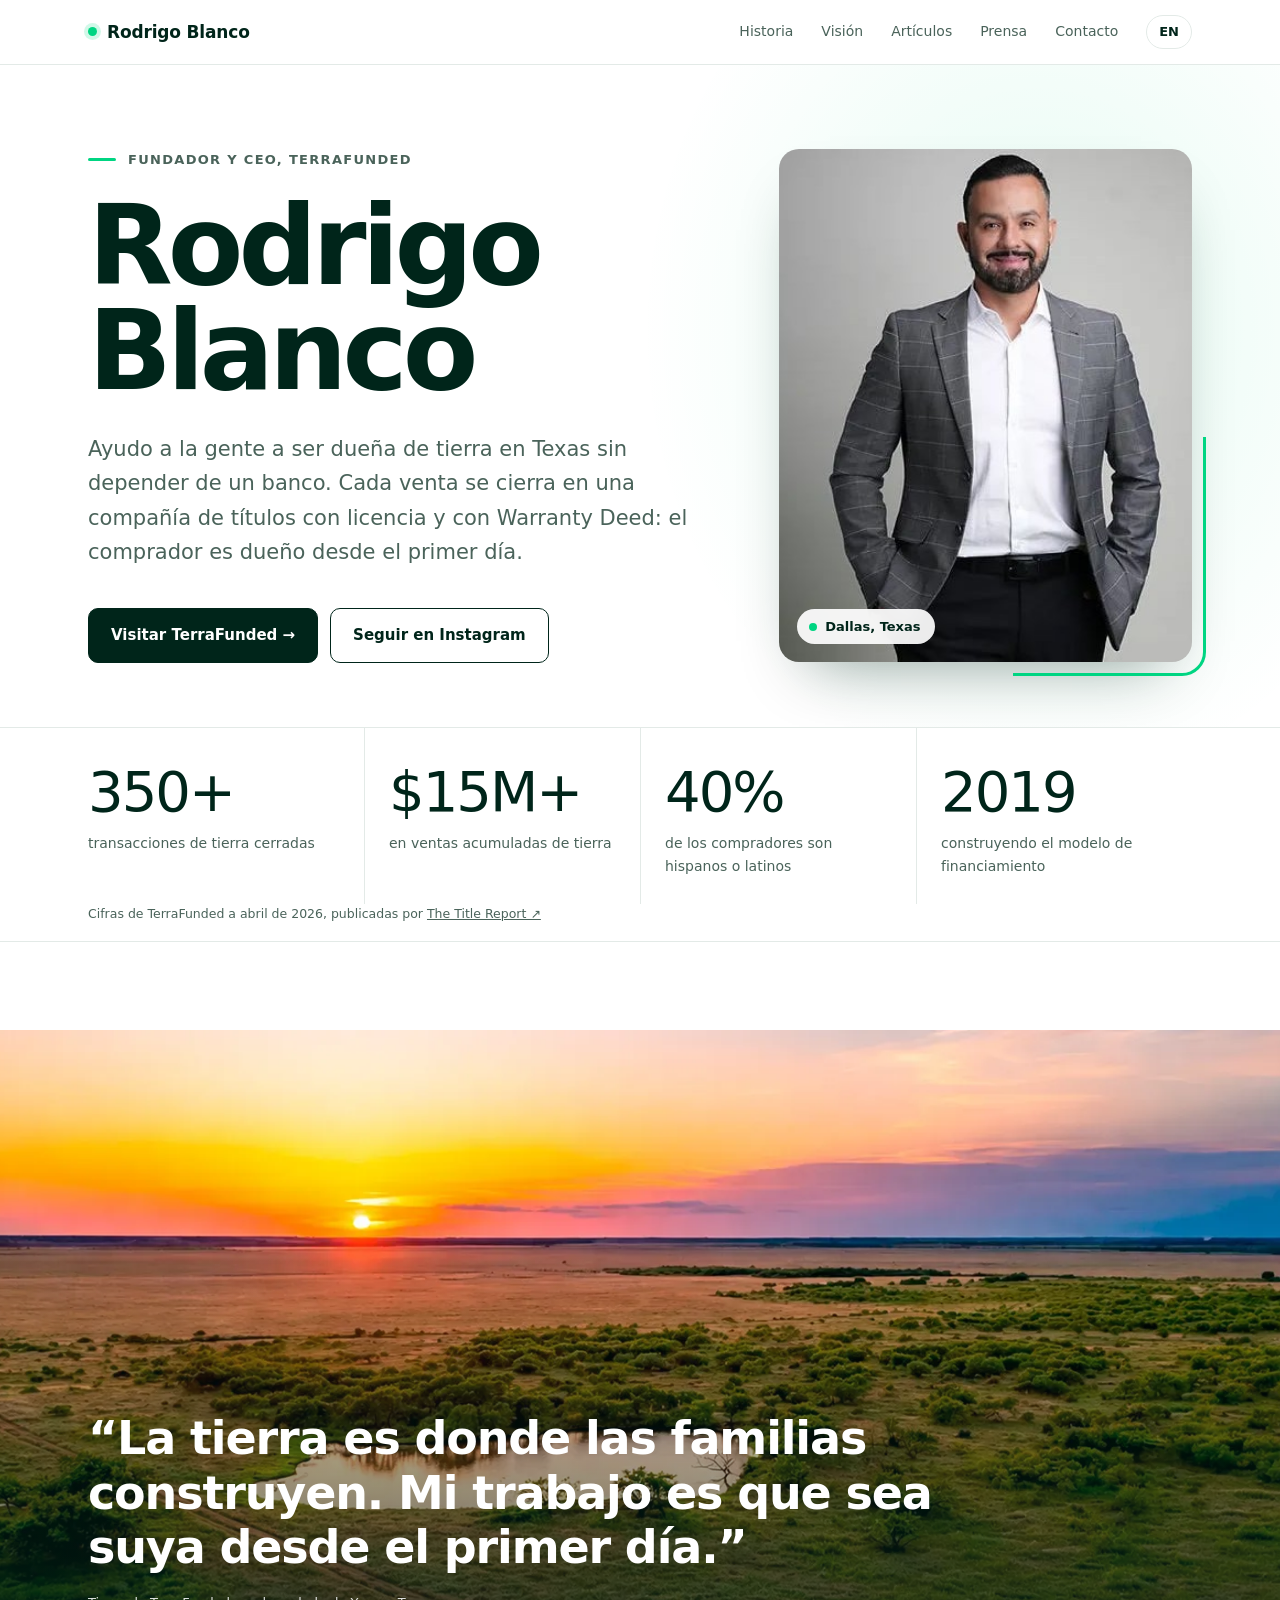
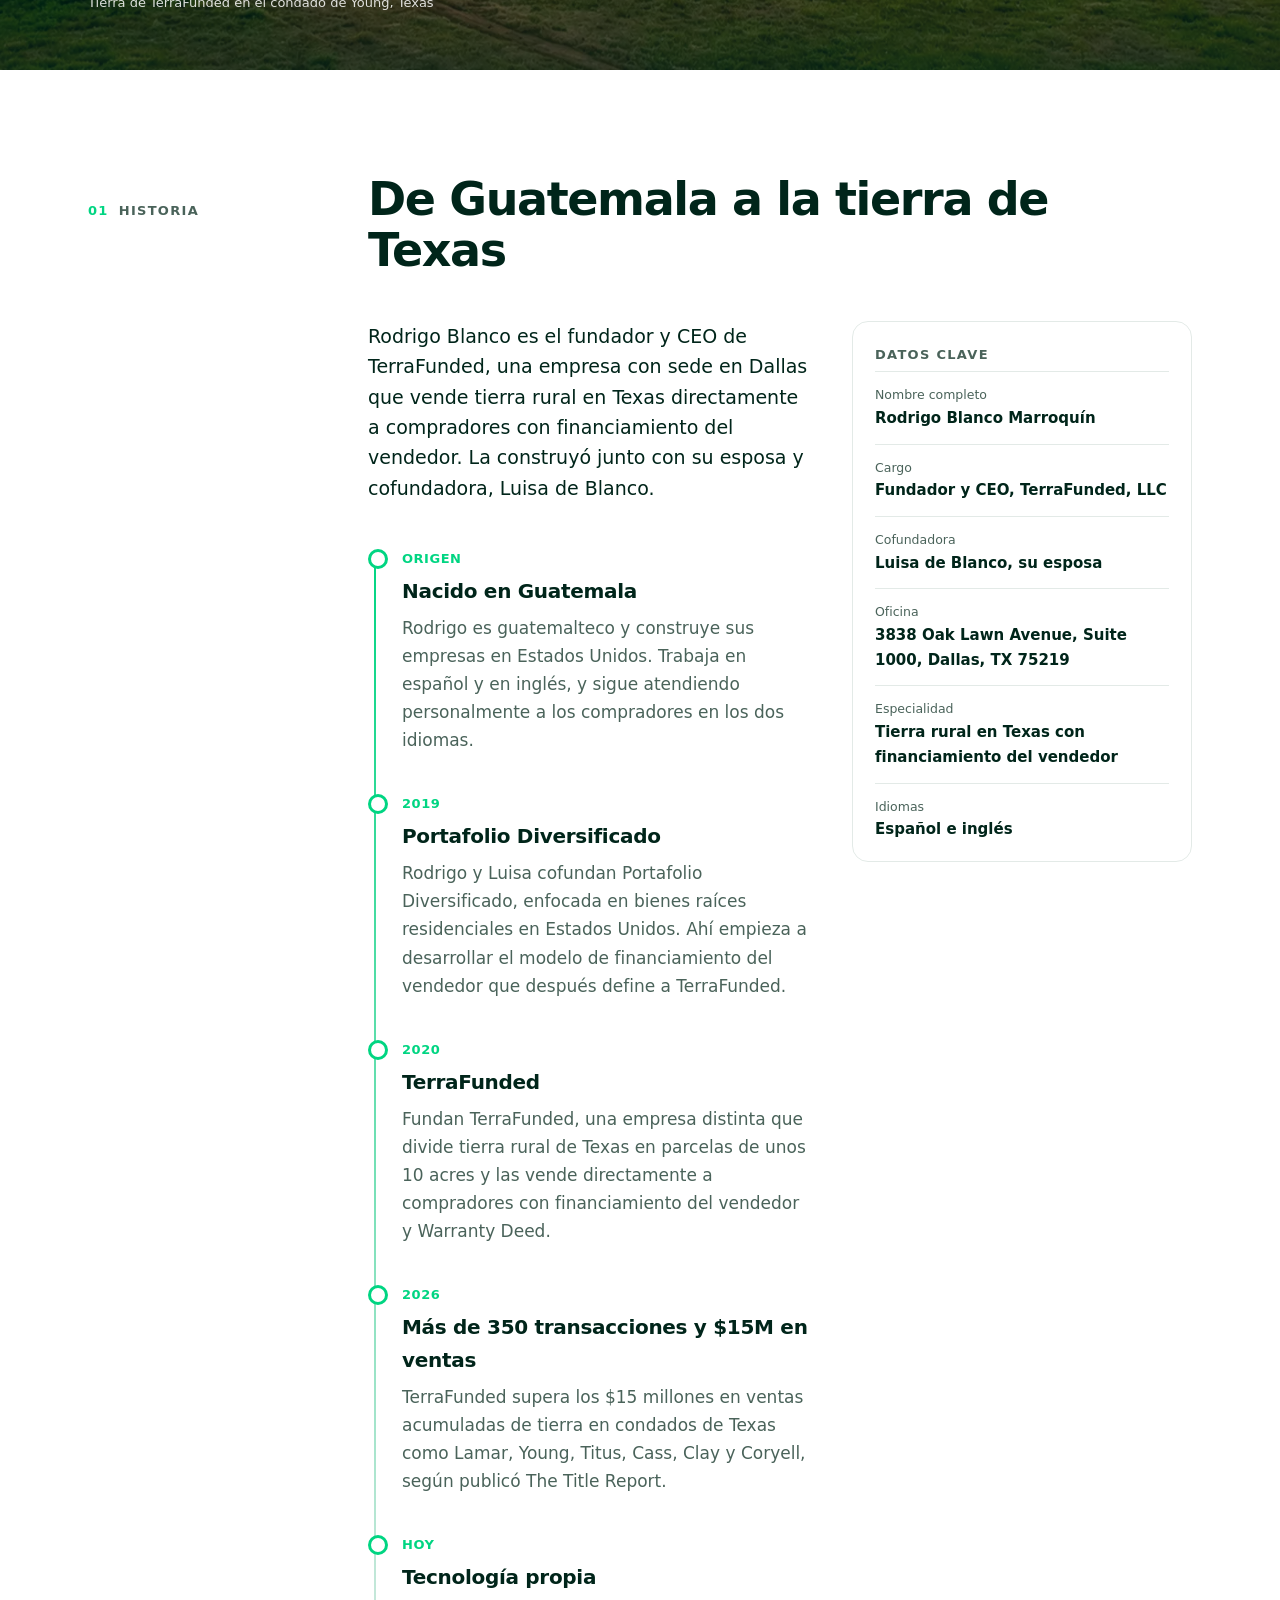
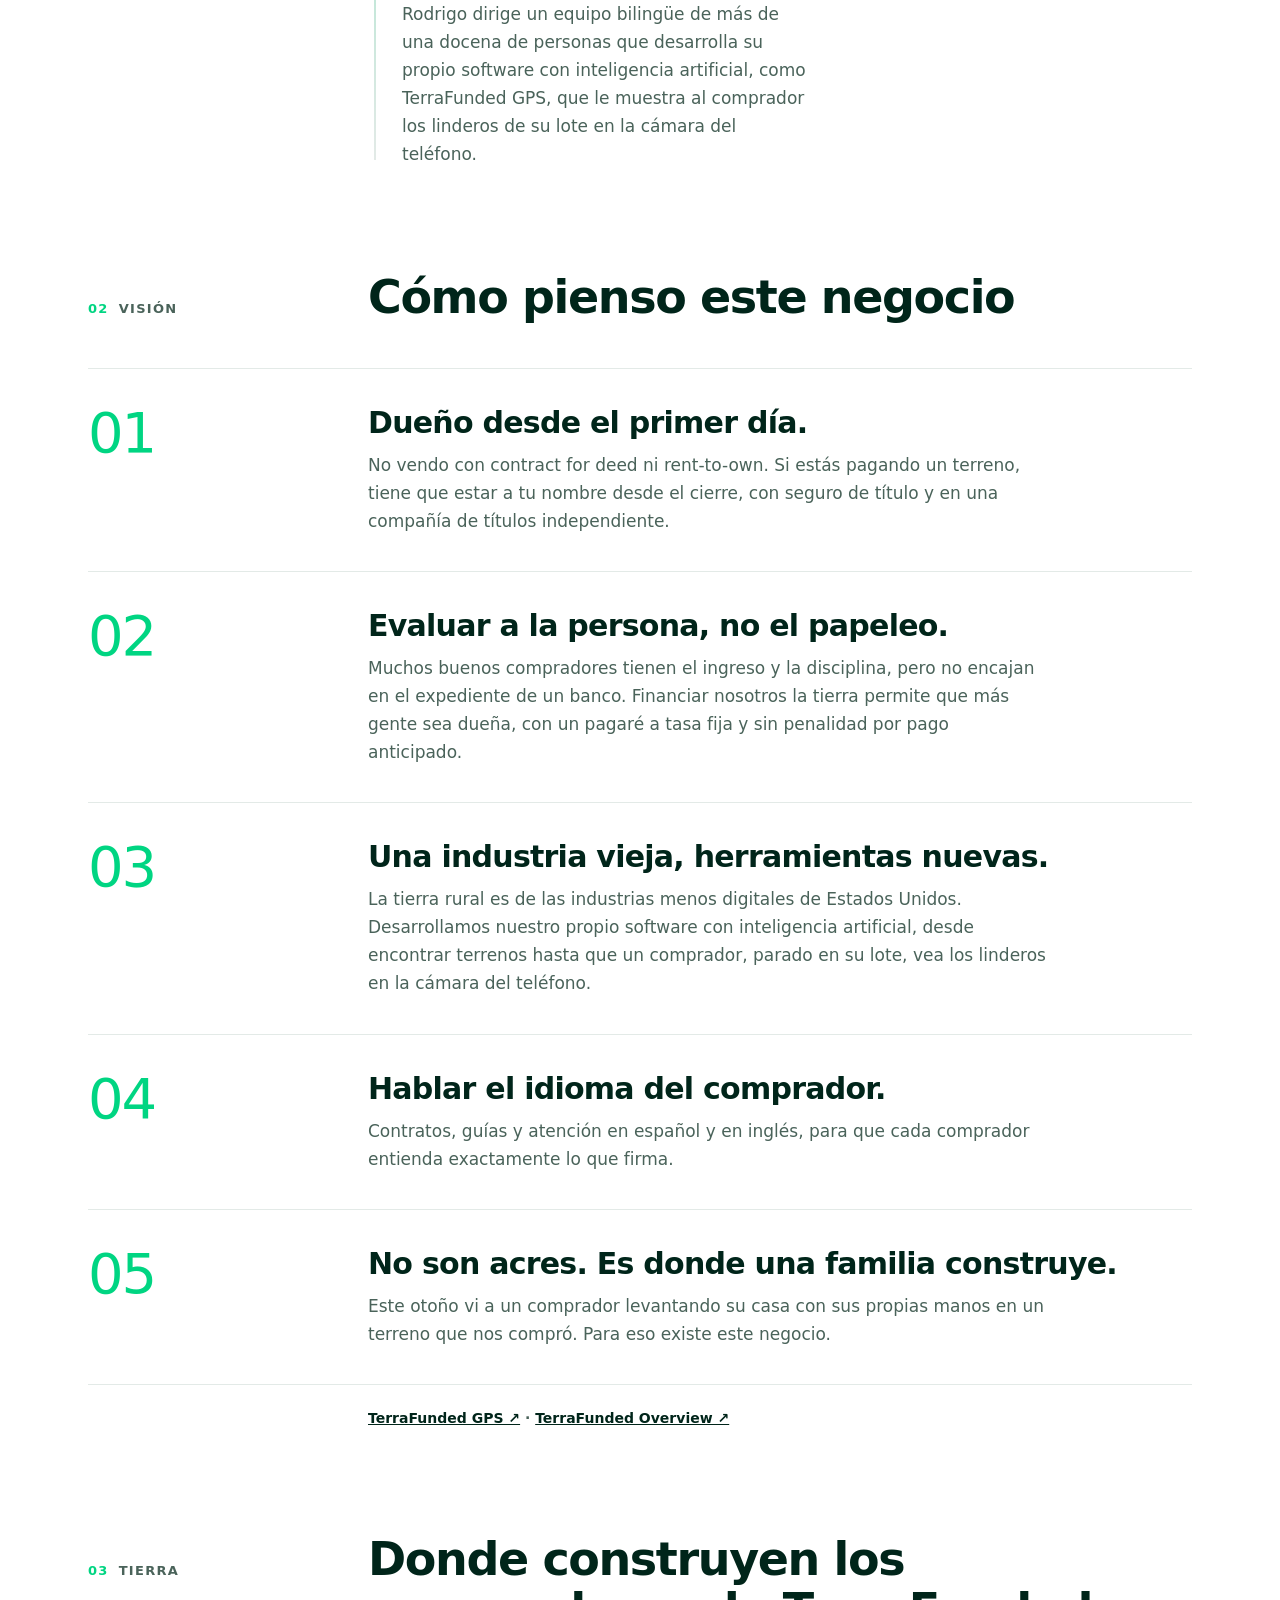
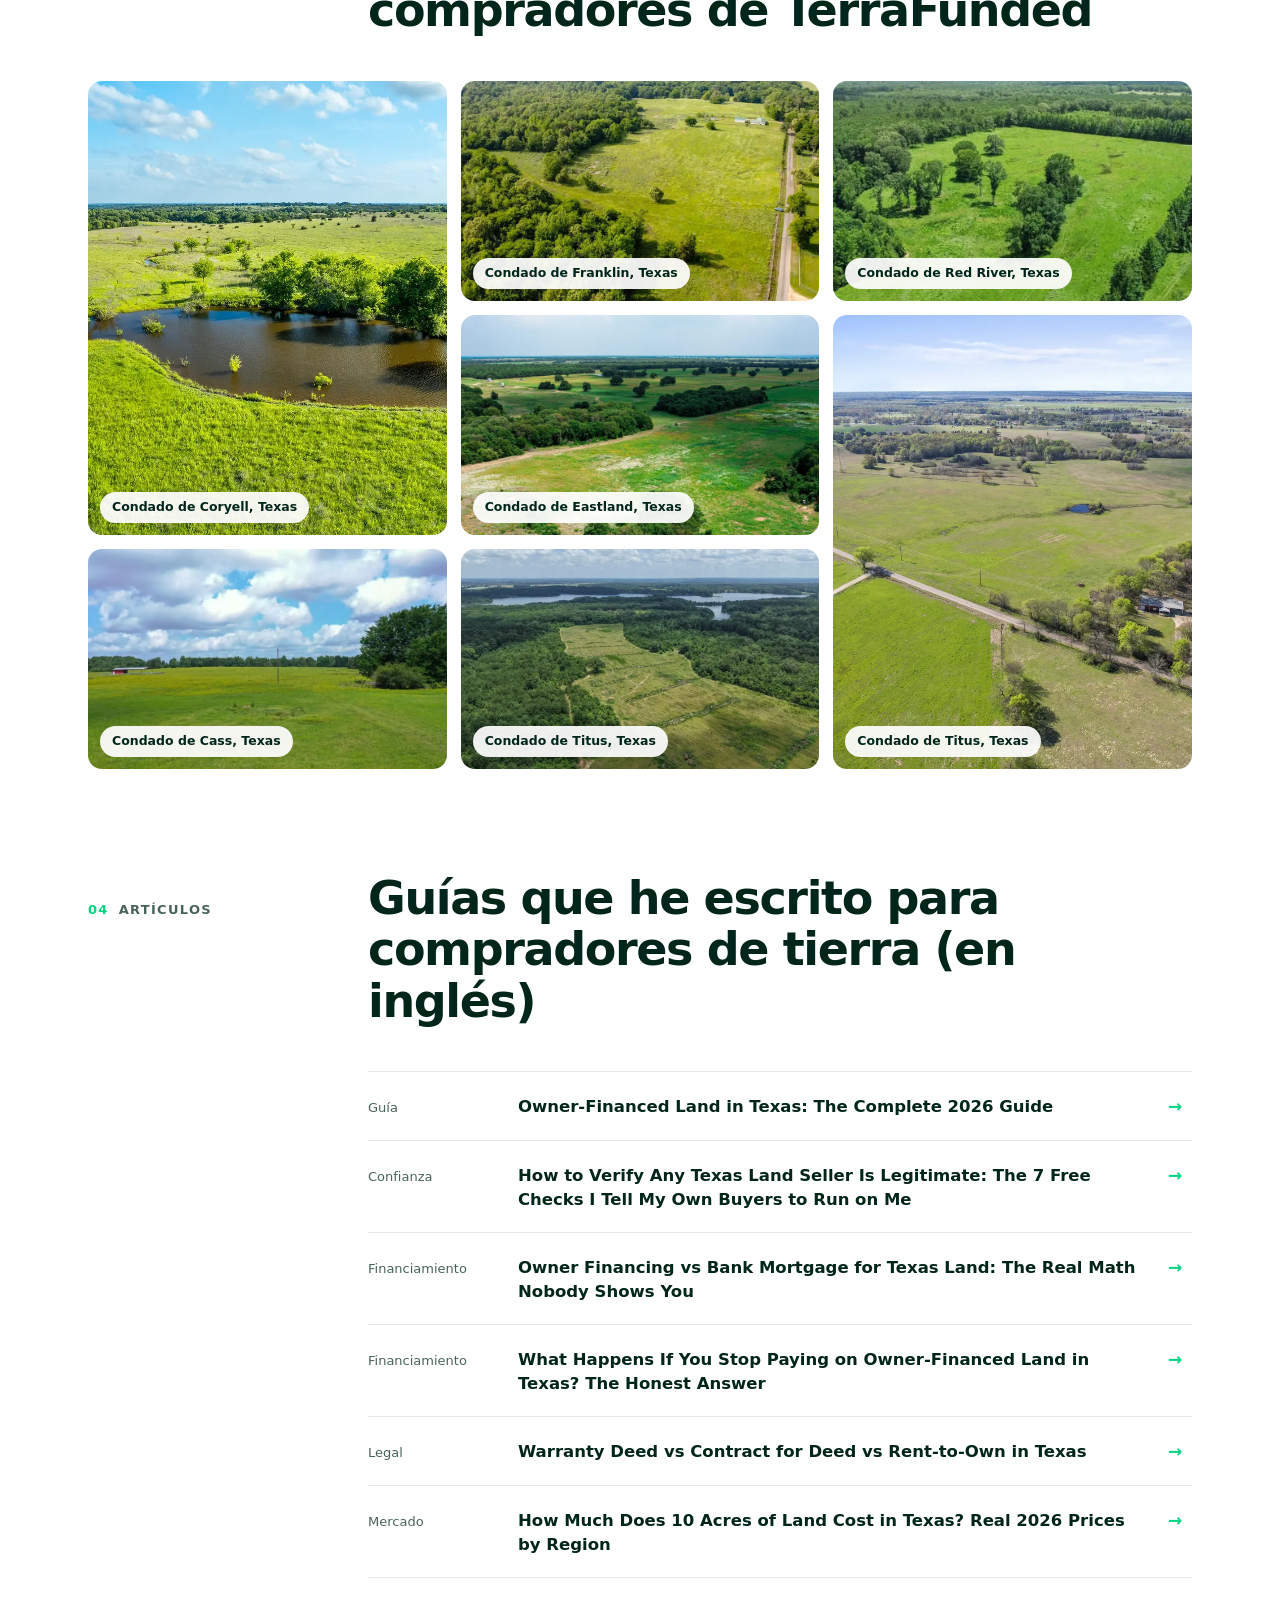
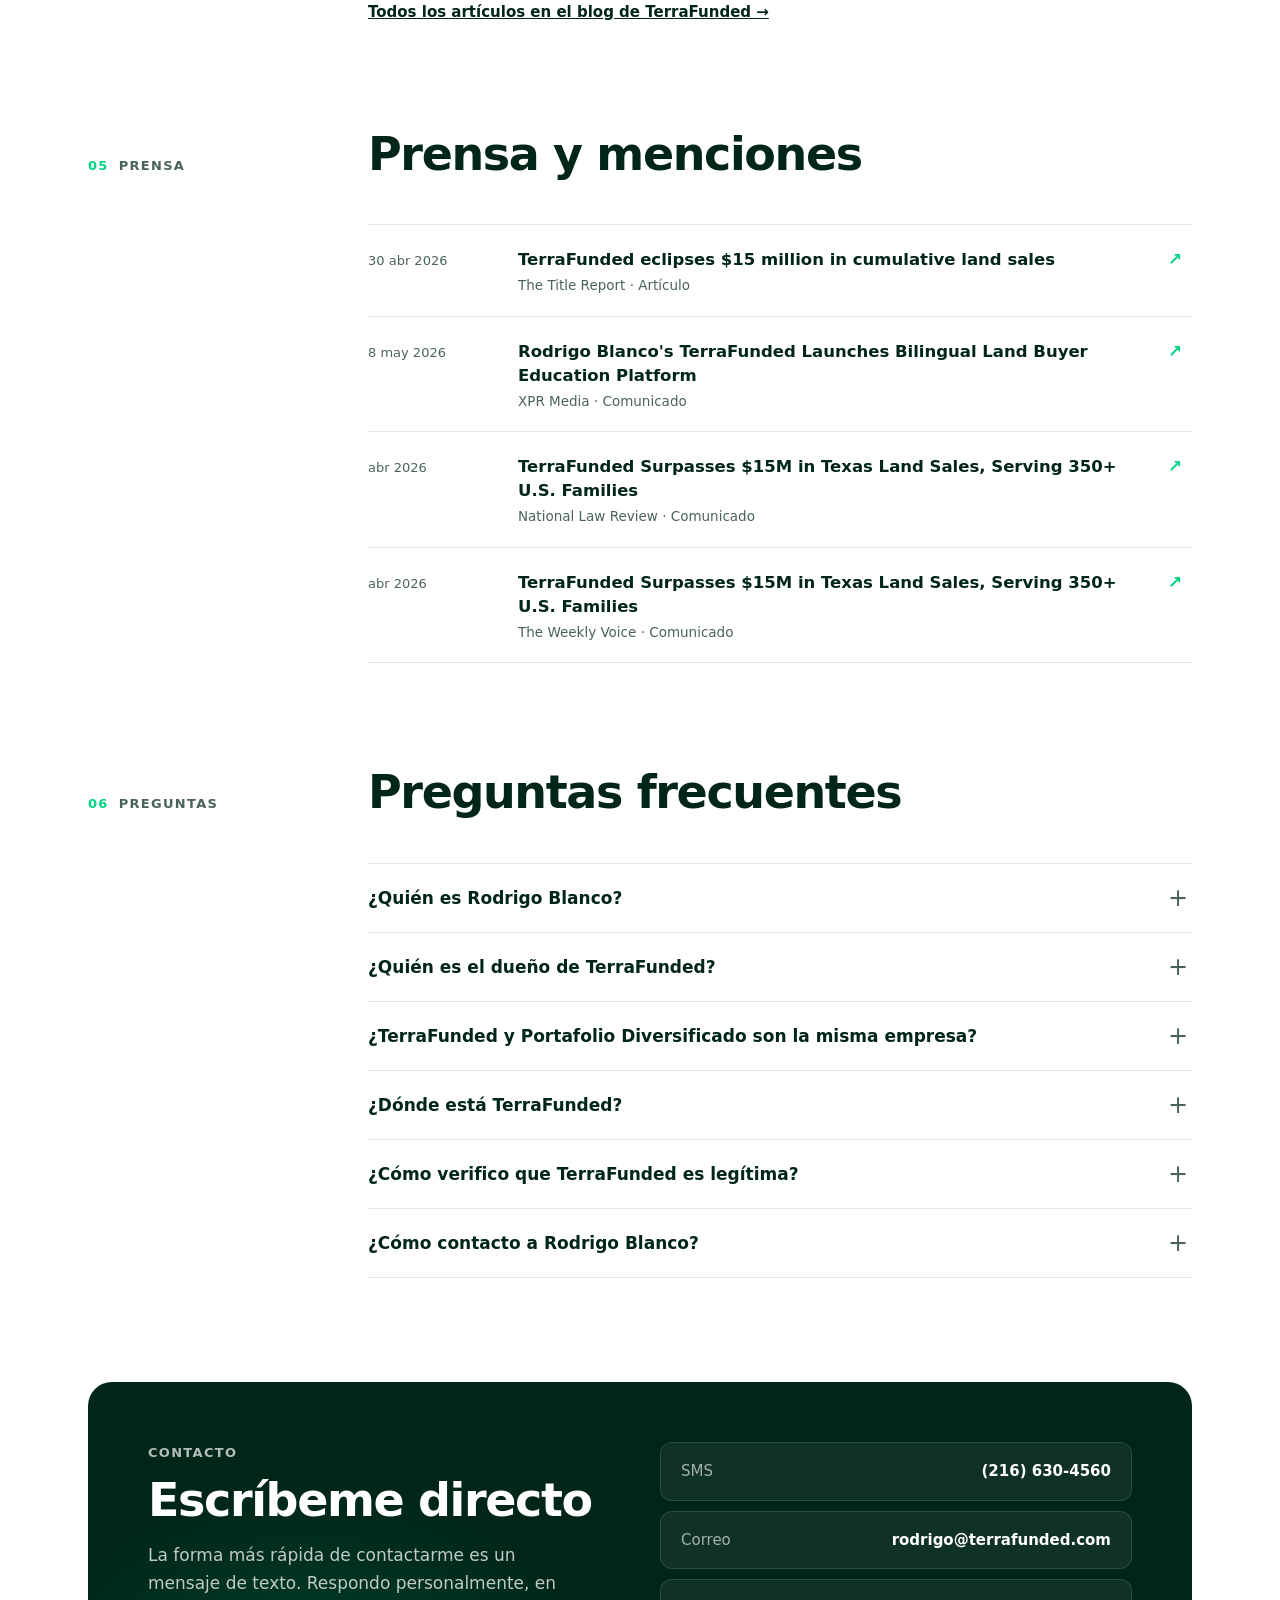
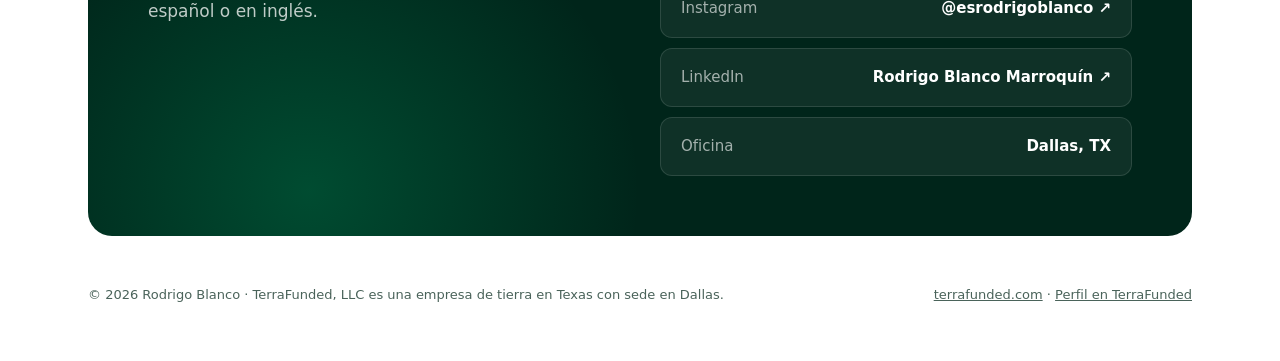
==== es/index.html @ 0d70174f "feat: personal site for Rodrigo Blanco (EN/ES) with profile schema Static bilingual site: story time" ====
<!DOCTYPE html>
<html lang="es">
<head>
<meta charset="utf-8">
<meta name="viewport" content="width=device-width, initial-scale=1">
<title>Rodrigo Blanco | Fundador y CEO de TerraFunded</title>
<meta name="description" content="Rodrigo Blanco es el fundador y CEO de TerraFunded, empresa de Dallas que vende tierra rural en Texas directamente a compradores con financiamiento del vendedor. Más de 350 transacciones y más de $15M en ventas.">
<link rel="canonical" href="https://esrodrigoblanco.com/es/">
<link rel="alternate" hreflang="en" href="https://esrodrigoblanco.com/">
<link rel="alternate" hreflang="es" href="https://esrodrigoblanco.com/es/">
<link rel="alternate" hreflang="x-default" href="https://esrodrigoblanco.com/">
<link rel="me" href="https://www.linkedin.com/in/rodrigoblancomarroquin/">
<link rel="me" href="https://www.instagram.com/esrodrigoblanco/">
<link rel="me" href="https://terrafunded.com/authors/rodrigo-blanco">
<meta name="author" content="Rodrigo Blanco">
<meta name="robots" content="index, follow, max-image-preview:large">
<meta name="theme-color" content="#ffffff">
<meta property="og:type" content="profile">
<meta property="og:site_name" content="Rodrigo Blanco">
<meta property="profile:first_name" content="Rodrigo">
<meta property="profile:last_name" content="Blanco">
<meta property="og:title" content="Rodrigo Blanco | Fundador y CEO de TerraFunded">
<meta property="og:description" content="Rodrigo Blanco es el fundador y CEO de TerraFunded, empresa de Dallas que vende tierra rural en Texas directamente a compradores con financiamiento del vendedor. Más de 350 transacciones y más de $15M en ventas.">
<meta property="og:url" content="https://esrodrigoblanco.com/es/">
<meta property="og:image" content="https://esrodrigoblanco.com/og-rodrigo-blanco.jpg">
<meta property="og:image:width" content="1200">
<meta property="og:image:height" content="630">
<meta property="og:locale" content="es_US">
<meta name="twitter:card" content="summary_large_image">
<link rel="icon" href="/favicon.svg" type="image/svg+xml">
<link rel="preload" href="/fonts/montserrat-latin-800-normal.woff2" as="font" type="font/woff2" crossorigin>
<style>@font-face{font-family:Montserrat;font-weight:300;font-display:swap;src:url(/fonts/montserrat-latin-300-normal.woff2) format('woff2')}
@font-face{font-family:Montserrat;font-weight:400;font-display:swap;src:url(/fonts/montserrat-latin-400-normal.woff2) format('woff2')}
@font-face{font-family:Montserrat;font-weight:500;font-display:swap;src:url(/fonts/montserrat-latin-500-normal.woff2) format('woff2')}
@font-face{font-family:Montserrat;font-weight:600;font-display:swap;src:url(/fonts/montserrat-latin-600-normal.woff2) format('woff2')}
@font-face{font-family:Montserrat;font-weight:700;font-display:swap;src:url(/fonts/montserrat-latin-700-normal.woff2) format('woff2')}
@font-face{font-family:Montserrat;font-weight:800;font-display:swap;src:url(/fonts/montserrat-latin-800-normal.woff2) format('woff2')}
:root{--deep:#00251A;--green:#00D582;--soft:#4A635A;--line:#E3EAE7;--tint:#F4F8F6;--max:1160px}
*{box-sizing:border-box;margin:0;padding:0}
html{scroll-behavior:smooth;-webkit-text-size-adjust:100%;scroll-padding-top:72px}
body{font-family:Montserrat,system-ui,sans-serif;color:var(--deep);background:#fff;line-height:1.65;font-size:17px;font-variant-numeric:tabular-nums;-webkit-font-smoothing:antialiased}
a{color:inherit}
img{display:block;max-width:100%;height:auto}
.wrap{max-width:var(--max);margin:0 auto;padding:0 28px}

/* reveal */
.rv{opacity:0;transform:translateY(18px);transition:opacity .7s ease,transform .7s cubic-bezier(.2,.7,.2,1)}
.rv.in{opacity:1;transform:none}
@media (prefers-reduced-motion:reduce){.rv{opacity:1;transform:none;transition:none}html{scroll-behavior:auto}}

/* nav */
header.nav{position:sticky;top:0;z-index:20;background:rgba(255,255,255,.86);backdrop-filter:saturate(1.4) blur(14px);-webkit-backdrop-filter:saturate(1.4) blur(14px);border-bottom:1px solid var(--line)}
.nav .wrap{display:flex;align-items:center;justify-content:space-between;height:64px;gap:24px}
.brand{font-weight:700;text-decoration:none;letter-spacing:-.01em;display:flex;align-items:center;gap:10px}
.brand i{width:9px;height:9px;border-radius:50%;background:var(--green);box-shadow:0 0 0 4px rgba(0,213,130,.18)}
.nav nav{display:flex;gap:28px;align-items:center;font-size:14px;font-weight:500}
.nav nav a{text-decoration:none;color:var(--soft);transition:color .15s}
.nav nav a:hover{color:var(--deep)}
.nav .lang{border:1px solid var(--line);border-radius:999px;padding:5px 12px;color:var(--deep)!important;font-weight:600;font-size:13px}

/* hero */
.hero{padding:84px 0 64px;position:relative;overflow:hidden}
.hero:before{content:"";position:absolute;right:-12%;top:-30%;width:62%;height:140%;background:radial-gradient(closest-side,rgba(0,213,130,.10),rgba(0,213,130,0));pointer-events:none}
.hero .wrap{display:grid;grid-template-columns:1.2fr .8fr;gap:72px;align-items:center;position:relative}
.eyebrow{font-size:13px;font-weight:600;letter-spacing:.1em;text-transform:uppercase;color:var(--soft);display:flex;align-items:center;gap:12px}
.eyebrow:before{content:"";width:28px;height:3px;background:var(--green);border-radius:2px}
h1{font-size:clamp(54px,8.6vw,112px);line-height:.95;font-weight:800;letter-spacing:-.045em;margin:24px 0 28px}
.lede{font-size:clamp(18px,2vw,21px);color:var(--soft);max-width:31em}
.ctas{display:flex;gap:12px;margin-top:38px;flex-wrap:wrap}
.btn{display:inline-flex;align-items:center;gap:8px;padding:14px 22px;border-radius:10px;font-weight:600;font-size:15px;text-decoration:none;border:1px solid var(--deep);transition:transform .15s ease,box-shadow .15s ease;background:#fff}
.btn:hover{transform:translateY(-1px);box-shadow:0 8px 24px -12px rgba(0,37,26,.35)}
.btn.primary{background:var(--deep);color:#fff}
.portrait{position:relative;justify-self:end;width:100%;max-width:420px}
.portrait img{width:100%;border-radius:20px;background:#d9dcdb;box-shadow:0 30px 60px -30px rgba(0,37,26,.45)}
.portrait:after{content:"";position:absolute;right:-14px;bottom:-14px;width:46%;height:46%;border-right:3px solid var(--green);border-bottom:3px solid var(--green);border-radius:0 0 24px 0;pointer-events:none}
.pin{position:absolute;left:18px;bottom:18px;background:rgba(255,255,255,.92);backdrop-filter:blur(8px);-webkit-backdrop-filter:blur(8px);border-radius:999px;padding:7px 14px 7px 12px;font-size:13px;font-weight:600;display:flex;align-items:center;gap:8px}
.pin:before{content:"";width:8px;height:8px;border-radius:50%;background:var(--green)}

/* stats */
.stats{border-top:1px solid var(--line);border-bottom:1px solid var(--line)}
.stats .grid{display:grid;grid-template-columns:repeat(4,1fr)}
.stat{padding:36px 24px 26px;border-left:1px solid var(--line)}
.stat:first-child{border-left:0;padding-left:0}
.stat:nth-child(2){transition-delay:.08s}.stat:nth-child(3){transition-delay:.16s}.stat:nth-child(4){transition-delay:.24s}
.stat b{display:block;font-size:clamp(36px,4.4vw,56px);font-weight:300;letter-spacing:-.035em;line-height:1}
.stat span{display:block;margin-top:12px;font-size:14px;color:var(--soft)}
.note{font-size:12.5px;color:var(--soft);padding:0 0 16px}

/* band */
.band{position:relative;margin-top:88px;height:min(78vh,640px);min-height:420px;overflow:hidden;color:#fff}
.band img{position:absolute;inset:0;width:100%;height:100%;object-fit:cover}
.band:after{content:"";position:absolute;inset:0;background:linear-gradient(180deg,rgba(0,37,26,0) 35%,rgba(0,37,26,.72) 100%)}
.band-txt{position:absolute;left:0;right:0;bottom:56px;z-index:1}
.band-txt p{font-size:clamp(26px,3.6vw,46px);font-weight:600;line-height:1.18;letter-spacing:-.025em;max-width:20em}
.band-txt span{display:block;margin-top:18px;font-size:13px;font-weight:500;opacity:.85}

/* sections */
section.block{padding:104px 0 0}
.head{display:grid;grid-template-columns:240px 1fr;gap:40px;margin-bottom:44px;align-items:baseline}
.k{font-size:13px;font-weight:600;letter-spacing:.1em;text-transform:uppercase;color:var(--soft)}
.k em{font-style:normal;color:var(--green);margin-right:10px}
h2{font-size:clamp(30px,3.8vw,46px);line-height:1.12;font-weight:700;letter-spacing:-.03em}

/* story */
.story{display:grid;grid-template-columns:240px 1fr 340px;gap:40px}
.story>div{grid-column:2}
.story .facts{grid-column:3}
.intro{font-size:19px;line-height:1.6;margin-bottom:40px;max-width:34em}
.tl{list-style:none;position:relative;padding-left:34px}
.tl:before{content:"";position:absolute;left:6px;top:8px;bottom:8px;width:2px;background:linear-gradient(var(--green),var(--line))}
.tl li{position:relative;padding-bottom:34px}
.tl li:last-child{padding-bottom:0}
.tl li:before{content:"";position:absolute;left:-34px;top:6px;width:14px;height:14px;border-radius:50%;background:#fff;border:3px solid var(--green)}
.when{font-size:13px;font-weight:700;color:var(--green);letter-spacing:.04em;text-transform:uppercase}
.tl h3{font-size:20px;font-weight:700;letter-spacing:-.015em;margin:4px 0 6px}
.tl p{color:var(--soft);max-width:36em}
dl.facts{border:1px solid var(--line);border-radius:16px;padding:6px 22px;align-self:start;position:sticky;top:96px}
dl.facts h3{font-size:13px;font-weight:600;letter-spacing:.1em;text-transform:uppercase;color:var(--soft);padding:16px 0 6px}
dl.facts div{padding:13px 0;border-top:1px solid var(--line)}
dl.facts dt{font-size:12.5px;color:var(--soft)}
dl.facts dd{font-weight:600;font-size:15px}

/* vision */
.vision{list-style:none;border-top:1px solid var(--line)}
.vision li{display:grid;grid-template-columns:240px 1fr;gap:40px;padding:36px 0;border-bottom:1px solid var(--line)}
.vn{font-size:56px;font-weight:200;line-height:1;color:var(--green);letter-spacing:-.04em}
.vision h3{font-size:clamp(22px,2.6vw,30px);font-weight:700;letter-spacing:-.025em;line-height:1.2;margin-bottom:10px}
.vision p{color:var(--soft);font-size:17px;max-width:40em}
.techl{margin:22px 0 0 280px;font-size:14px;font-weight:600;color:var(--soft)}
.techl a{color:var(--deep)}

/* gallery */
.gallery{display:grid;grid-template-columns:repeat(3,1fr);grid-auto-rows:220px;gap:14px}
.gallery figure{position:relative;overflow:hidden;border-radius:14px;background:var(--tint)}
.gallery figure.tall{grid-row:span 2}
.gallery img{width:100%;height:100%;object-fit:cover;transition:transform 1.2s cubic-bezier(.2,.7,.2,1)}
.gallery figure:hover img{transform:scale(1.04)}
.gallery figcaption{position:absolute;left:12px;bottom:12px;background:rgba(255,255,255,.92);border-radius:999px;padding:5px 12px;font-size:12.5px;font-weight:600}

/* rows */
.rows{list-style:none;border-top:1px solid var(--line);margin-left:280px}
.rows li{border-bottom:1px solid var(--line)}
.rows a{display:grid;grid-template-columns:130px 1fr 24px;gap:20px;padding:20px 0;text-decoration:none;align-items:baseline}
.rows a:hover .t{color:var(--soft)}
.rows a:hover .arr{transform:translateX(3px)}
.rows .tag{font-size:13px;color:var(--soft);font-weight:500}
.rows .t{font-weight:600;font-size:16.5px;line-height:1.45}
.rows .t small{display:block;font-weight:400;font-size:13.5px;color:var(--soft);margin-top:4px}
.rows .arr{color:var(--green);font-weight:700;transition:transform .15s}
.more{display:inline-block;margin:22px 0 0 280px;font-weight:600;font-size:15px}

/* faq */
.faq{margin-left:280px}
details{border-bottom:1px solid var(--line)}
details:first-of-type{border-top:1px solid var(--line)}
summary{list-style:none;cursor:pointer;padding:20px 40px 20px 0;font-weight:600;font-size:17px;position:relative}
summary::-webkit-details-marker{display:none}
summary:after{content:"+";position:absolute;right:4px;top:15px;font-size:24px;font-weight:300;color:var(--soft)}
details[open] summary:after{content:"−"}
details p{padding:0 0 22px;color:var(--soft);max-width:44em}

/* contact */
.contact{margin-top:104px;background:var(--deep);color:#fff;border-radius:24px;padding:60px;display:grid;grid-template-columns:1fr 1fr;gap:40px;position:relative;overflow:hidden}
.contact:before{content:"";position:absolute;left:-10%;bottom:-60%;width:60%;height:140%;background:radial-gradient(closest-side,rgba(0,213,130,.22),rgba(0,213,130,0));pointer-events:none}
.contact>*{position:relative}
.contact .k{color:rgba(255,255,255,.7)}
.contact h2{margin-top:12px}
.cp{color:rgba(255,255,255,.75);margin-top:14px;max-width:26em}
.channels{display:grid;gap:10px;align-content:start}
.channels a,.channels div{display:flex;justify-content:space-between;gap:16px;background:rgba(255,255,255,.06);border:1px solid rgba(255,255,255,.12);border-radius:12px;padding:16px 20px;text-decoration:none;font-weight:600;font-size:15px;transition:background .15s}
.channels a:hover{background:rgba(255,255,255,.11)}
.channels span{color:rgba(255,255,255,.62);font-weight:500}
footer{padding:48px 0 56px;font-size:13px;color:var(--soft)}
footer .wrap{display:flex;justify-content:space-between;gap:20px;flex-wrap:wrap}
footer a{color:var(--soft)}

@media (max-width:1000px){
 .story{grid-template-columns:1fr}
 .story>div,.story .facts{grid-column:auto}
 dl.facts{position:static}
 .rows,.faq{margin-left:0}
 .more,.techl{margin-left:0}
 .vision li{grid-template-columns:90px 1fr;gap:20px}
 .vn{font-size:40px}
 .head{grid-template-columns:1fr;gap:12px;margin-bottom:30px}
}
@media (max-width:820px){
 .nav nav a:not(.lang){display:none}
 .hero{padding:44px 0 48px}
 .hero .wrap{grid-template-columns:1fr;gap:44px}
 .portrait{justify-self:start;max-width:340px}
 .stats .grid{grid-template-columns:1fr 1fr}
 .stat{padding:26px 16px 22px 0;border-left:0;border-top:1px solid var(--line)}
 .stat:nth-child(-n+2){border-top:0}
 .stat:nth-child(even){padding-left:18px;border-left:1px solid var(--line)}
 .band{margin-top:64px;height:520px;min-height:0}
 .band-txt{bottom:36px}
 section.block{padding-top:80px}
 .gallery{grid-template-columns:1fr 1fr;grid-auto-rows:160px;gap:10px}
 .contact{grid-template-columns:1fr;padding:34px 24px;margin-top:80px;gap:28px}
 .rows a{grid-template-columns:1fr 20px;gap:6px 14px}
 .rows .tag{grid-column:1/-1}
}
@media (max-width:440px){
 .wrap{padding:0 20px}
 .gallery{grid-template-columns:1fr;grid-auto-rows:200px}
 .gallery figure.tall{grid-row:span 1}
 .channels a,.channels div{flex-direction:column;gap:2px}
 .vision li{grid-template-columns:1fr;gap:8px}
}
</style>
<script type="application/ld+json">
{
 "@context": "https://schema.org",
 "@graph": [
  {
   "@type": "WebSite",
   "@id": "https://esrodrigoblanco.com/#website",
   "url": "https://esrodrigoblanco.com/",
   "name": "Rodrigo Blanco",
   "inLanguage": [
    "en",
    "es"
   ],
   "about": {
    "@id": "https://esrodrigoblanco.com/#person"
   }
  },
  {
   "@type": "ProfilePage",
   "@id": "https://esrodrigoblanco.com/es/#profilepage",
   "url": "https://esrodrigoblanco.com/es/",
   "name": "Rodrigo Blanco | Fundador y CEO de TerraFunded",
   "description": "Rodrigo Blanco es el fundador y CEO de TerraFunded, empresa de Dallas que vende tierra rural en Texas directamente a compradores con financiamiento del vendedor. Más de 350 transacciones y más de $15M en ventas.",
   "inLanguage": "es",
   "isPartOf": {
    "@id": "https://esrodrigoblanco.com/#website"
   },
   "mainEntity": {
    "@id": "https://esrodrigoblanco.com/#person"
   },
   "dateModified": "2026-11-08"
  },
  {
   "@type": "Person",
   "@id": "https://esrodrigoblanco.com/#person",
   "name": "Rodrigo Blanco",
   "alternateName": "Rodrigo Blanco Marroquín",
   "givenName": "Rodrigo",
   "familyName": "Blanco",
   "jobTitle": "Founder & CEO",
   "description": "Rodrigo Blanco es el fundador y CEO de TerraFunded, empresa de Dallas que vende tierra rural en Texas directamente a compradores con financiamiento del vendedor. Más de 350 transacciones y más de $15M en ventas.",
   "url": "https://esrodrigoblanco.com/",
   "image": "https://esrodrigoblanco.com/rodrigo-blanco-square.jpg",
   "email": "mailto:rodrigo@terrafunded.com",
   "worksFor": {
    "@type": "Organization",
    "@id": "https://terrafunded.com/#organization",
    "name": "TerraFunded",
    "legalName": "TerraFunded, LLC",
    "url": "https://terrafunded.com"
   },
   "workLocation": {
    "@type": "Place",
    "address": {
     "@type": "PostalAddress",
     "streetAddress": "3838 Oak Lawn Avenue, Suite 1000",
     "addressLocality": "Dallas",
     "addressRegion": "TX",
     "postalCode": "75219",
     "addressCountry": "US"
    }
   },
   "spouse": {
    "@type": "Person",
    "@id": "https://terrafunded.com/about-us/luisa-de-blanco#person",
    "name": "Luisa de Blanco"
   },
   "knowsAbout": [
    "Owner financing",
    "Seller financing",
    "Rural land in Texas",
    "Land subdivision",
    "Warranty deeds",
    "Real estate notes"
   ],
   "knowsLanguage": [
    "en",
    "es"
   ],
   "sameAs": [
    "https://terrafunded.com/authors/rodrigo-blanco",
    "https://www.linkedin.com/in/rodrigoblancomarroquin/",
    "https://www.instagram.com/esrodrigoblanco/"
   ]
  },
  {
   "@type": "FAQPage",
   "@id": "https://esrodrigoblanco.com/es/#faq",
   "inLanguage": "es",
   "mainEntity": [
    {
     "@type": "Question",
     "name": "¿Quién es Rodrigo Blanco?",
     "acceptedAnswer": {
      "@type": "Answer",
      "text": "Rodrigo Blanco (Rodrigo Blanco Marroquín) es el fundador y CEO de TerraFunded, una empresa con sede en Dallas que vende tierra rural en Texas directamente a compradores con financiamiento del vendedor. TerraFunded ha cerrado más de 350 transacciones de tierra y superó los $15 millones en ventas acumuladas."
     }
    },
    {
     "@type": "Question",
     "name": "¿Quién es el dueño de TerraFunded?",
     "acceptedAnswer": {
      "@type": "Answer",
      "text": "TerraFunded, LLC fue fundada en 2020 por Rodrigo Blanco y su esposa y cofundadora, Luisa de Blanco. Rodrigo es el fundador y CEO."
     }
    },
    {
     "@type": "Question",
     "name": "¿TerraFunded y Portafolio Diversificado son la misma empresa?",
     "acceptedAnswer": {
      "@type": "Answer",
      "text": "No. Rodrigo y Luisa Blanco cofundaron las dos, pero son empresas distintas. TerraFunded, LLC vende tierra rural en Texas con financiamiento del vendedor. Portafolio Diversificado está enfocada en bienes raíces residenciales."
     }
    },
    {
     "@type": "Question",
     "name": "¿Dónde está TerraFunded?",
     "acceptedAnswer": {
      "@type": "Answer",
      "text": "La oficina de TerraFunded está en 3838 Oak Lawn Avenue, Suite 1000, Dallas, TX 75219. Sus terrenos están en condados rurales de Texas como Lamar, Young, Titus, Cass, Clay y Coryell."
     }
    },
    {
     "@type": "Question",
     "name": "¿Cómo verifico que TerraFunded es legítima?",
     "acceptedAnswer": {
      "@type": "Answer",
      "text": "Cada venta se cierra en una compañía de títulos independiente y con licencia en Texas, y el comprador recibe una Warranty Deed registrada. TerraFunded publica una guía de verificación paso a paso en terrafunded.com/es/verify-terrafunded."
     }
    },
    {
     "@type": "Question",
     "name": "¿Cómo contacto a Rodrigo Blanco?",
     "acceptedAnswer": {
      "@type": "Answer",
      "text": "Por mensaje de texto al (216) 630-4560 o por correo a rodrigo@terrafunded.com. Rodrigo responde personalmente en español y en inglés."
     }
    }
   ]
  }
 ]
}
</script>
</head>
<body>
<header class="nav"><div class="wrap">
 <a class="brand" href="/es/"><i></i>Rodrigo Blanco</a>
 <nav aria-label="Main"><a href="#story">Historia</a><a href="#vision">Visión</a><a href="#writing">Artículos</a><a href="#press">Prensa</a><a href="#contact">Contacto</a><a class="lang" href="/" hreflang="en" lang="en">EN</a></nav>
</div></header>
<main>
<section class="hero"><div class="wrap">
 <div class="hero-txt">
  <p class="eyebrow">Fundador y CEO, TerraFunded</p>
  <h1>Rodrigo<br>Blanco</h1>
  <p class="lede">Ayudo a la gente a ser dueña de tierra en Texas sin depender de un banco. Cada venta se cierra en una compañía de títulos con licencia y con Warranty Deed: el comprador es dueño desde el primer día.</p>
  <div class="ctas"><a class="btn primary" href="https://terrafunded.com/es" rel="noopener">Visitar TerraFunded →</a><a class="btn" href="https://www.instagram.com/esrodrigoblanco/" rel="me noopener">Seguir en Instagram</a></div>
 </div>
 <div class="portrait"><img src="/rodrigo-blanco.jpg" width="375" height="466" alt="Rodrigo Blanco, fundador y CEO de TerraFunded"><span class="pin">Dallas, Texas</span></div>
</div></section>

<div class="stats"><div class="wrap"><div class="grid"><div class="stat rv"><b>350+</b><span>transacciones de tierra cerradas</span></div><div class="stat rv"><b>$15M+</b><span>en ventas acumuladas de tierra</span></div><div class="stat rv"><b>40%</b><span>de los compradores son hispanos o latinos</span></div><div class="stat rv"><b>2019</b><span>construyendo el modelo de financiamiento</span></div></div>
 <p class="note">Cifras de TerraFunded a abril de 2026, publicadas por <a href="https://www.thetitlereport.com/TTR/Articles/97176.aspx" rel="noopener">The Title Report ↗</a></p></div></div>

<section class="band" aria-label="Tierra de TerraFunded en el condado de Young, Texas">
 <img src="/land/young-county-sunset.webp" width="1550" height="700" alt="Tierra de TerraFunded en el condado de Young, Texas">
 <div class="band-txt wrap"><p class="rv">“La tierra es donde las familias construyen. Mi trabajo es que sea suya desde el primer día.”</p><span>Tierra de TerraFunded en el condado de Young, Texas</span></div>
</section>

<section class="block" id="story"><div class="wrap">
 <div class="head"><p class="k"><em>01</em>Historia</p><h2>De Guatemala a la tierra de Texas</h2></div>
 <div class="story">
  <div><p class="intro">Rodrigo Blanco es el fundador y CEO de TerraFunded, una empresa con sede en Dallas que vende tierra rural en Texas directamente a compradores con financiamiento del vendedor. La construyó junto con su esposa y cofundadora, Luisa de Blanco.</p><ol class="tl"><li class="rv"><span class="when">Origen</span><h3>Nacido en Guatemala</h3><p>Rodrigo es guatemalteco y construye sus empresas en Estados Unidos. Trabaja en español y en inglés, y sigue atendiendo personalmente a los compradores en los dos idiomas.</p></li><li class="rv"><span class="when">2019</span><h3>Portafolio Diversificado</h3><p>Rodrigo y Luisa cofundan Portafolio Diversificado, enfocada en bienes raíces residenciales en Estados Unidos. Ahí empieza a desarrollar el modelo de financiamiento del vendedor que después define a TerraFunded.</p></li><li class="rv"><span class="when">2020</span><h3>TerraFunded</h3><p>Fundan TerraFunded, una empresa distinta que divide tierra rural de Texas en parcelas de unos 10 acres y las vende directamente a compradores con financiamiento del vendedor y Warranty Deed.</p></li><li class="rv"><span class="when">2026</span><h3>Más de 350 transacciones y $15M en ventas</h3><p>TerraFunded supera los $15 millones en ventas acumuladas de tierra en condados de Texas como Lamar, Young, Titus, Cass, Clay y Coryell, según publicó The Title Report.</p></li><li class="rv"><span class="when">Hoy</span><h3>Tecnología propia</h3><p>Rodrigo dirige un equipo bilingüe de más de una docena de personas que desarrolla su propio software con inteligencia artificial, como TerraFunded GPS, que le muestra al comprador los linderos de su lote en la cámara del teléfono.</p></li></ol></div>
  <dl class="facts rv"><h3>Datos clave</h3><div><dt>Nombre completo</dt><dd>Rodrigo Blanco Marroquín</dd></div><div><dt>Cargo</dt><dd>Fundador y CEO, TerraFunded, LLC</dd></div><div><dt>Cofundadora</dt><dd>Luisa de Blanco, su esposa</dd></div><div><dt>Oficina</dt><dd>3838 Oak Lawn Avenue, Suite 1000, Dallas, TX 75219</dd></div><div><dt>Especialidad</dt><dd>Tierra rural en Texas con financiamiento del vendedor</dd></div><div><dt>Idiomas</dt><dd>Español e inglés</dd></div></dl>
 </div>
</div></section>

<section class="block" id="vision"><div class="wrap">
 <div class="head"><p class="k"><em>02</em>Visión</p><h2>Cómo pienso este negocio</h2></div>
 <ol class="vision"><li class="rv"><span class="vn">01</span><div><h3>Dueño desde el primer día.</h3><p>No vendo con contract for deed ni rent-to-own. Si estás pagando un terreno, tiene que estar a tu nombre desde el cierre, con seguro de título y en una compañía de títulos independiente.</p></div></li><li class="rv"><span class="vn">02</span><div><h3>Evaluar a la persona, no el papeleo.</h3><p>Muchos buenos compradores tienen el ingreso y la disciplina, pero no encajan en el expediente de un banco. Financiar nosotros la tierra permite que más gente sea dueña, con un pagaré a tasa fija y sin penalidad por pago anticipado.</p></div></li><li class="rv"><span class="vn">03</span><div><h3>Una industria vieja, herramientas nuevas.</h3><p>La tierra rural es de las industrias menos digitales de Estados Unidos. Desarrollamos nuestro propio software con inteligencia artificial, desde encontrar terrenos hasta que un comprador, parado en su lote, vea los linderos en la cámara del teléfono.</p></div></li><li class="rv"><span class="vn">04</span><div><h3>Hablar el idioma del comprador.</h3><p>Contratos, guías y atención en español y en inglés, para que cada comprador entienda exactamente lo que firma.</p></div></li><li class="rv"><span class="vn">05</span><div><h3>No son acres. Es donde una familia construye.</h3><p>Este otoño vi a un comprador levantando su casa con sus propias manos en un terreno que nos compró. Para eso existe este negocio.</p></div></li></ol>
 <p class="techl"><a href="https://terrafunded.com/es/gps" rel="noopener">TerraFunded GPS ↗</a> · <a href="https://overview.terrafunded.com" rel="noopener">TerraFunded Overview ↗</a></p>
</div></section>

<section class="block" id="land"><div class="wrap">
 <div class="head"><p class="k"><em>03</em>Tierra</p><h2>Donde construyen los compradores de TerraFunded</h2></div>
 <div class="gallery"><figure class="rv tall"><img src="/land/coryell-county.webp" width="1200" height="899" loading="lazy" decoding="async" alt="Donde construyen los compradores de TerraFunded: Condado de Coryell, Texas"><figcaption>Condado de Coryell, Texas</figcaption></figure><figure class="rv "><img src="/land/franklin-county.webp" width="1200" height="542" loading="lazy" decoding="async" alt="Donde construyen los compradores de TerraFunded: Condado de Franklin, Texas"><figcaption>Condado de Franklin, Texas</figcaption></figure><figure class="rv "><img src="/land/red-river-county.webp" width="1200" height="542" loading="lazy" decoding="async" alt="Donde construyen los compradores de TerraFunded: Condado de Red River, Texas"><figcaption>Condado de Red River, Texas</figcaption></figure><figure class="rv "><img src="/land/eastland-county.webp" width="1200" height="542" loading="lazy" decoding="async" alt="Donde construyen los compradores de TerraFunded: Condado de Eastland, Texas"><figcaption>Condado de Eastland, Texas</figcaption></figure><figure class="rv tall"><img src="/land/titus-county.webp" width="1200" height="800" loading="lazy" decoding="async" alt="Donde construyen los compradores de TerraFunded: Condado de Titus, Texas"><figcaption>Condado de Titus, Texas</figcaption></figure><figure class="rv "><img src="/land/cass-county.webp" width="1200" height="664" loading="lazy" decoding="async" alt="Donde construyen los compradores de TerraFunded: Condado de Cass, Texas"><figcaption>Condado de Cass, Texas</figcaption></figure><figure class="rv "><img src="/land/titus-county-lake.webp" width="1200" height="664" loading="lazy" decoding="async" alt="Donde construyen los compradores de TerraFunded: Condado de Titus, Texas"><figcaption>Condado de Titus, Texas</figcaption></figure></div>
</div></section>

<section class="block" id="writing"><div class="wrap">
 <div class="head"><p class="k"><em>04</em>Artículos</p><h2>Guías que he escrito para compradores de tierra (en inglés)</h2></div>
 <ul class="rows"><li><a href="https://terrafunded.com/owner-financed-land-texas" rel="author noopener"><span class=tag>Guía</span><span class=t>Owner-Financed Land in Texas: The Complete 2026 Guide</span><span class=arr>→</span></a></li><li><a href="https://terrafunded.com/blog/how-to-verify-texas-land-seller-legitimate-2026" rel="author noopener"><span class=tag>Confianza</span><span class=t>How to Verify Any Texas Land Seller Is Legitimate: The 7 Free Checks I Tell My Own Buyers to Run on Me</span><span class=arr>→</span></a></li><li><a href="https://terrafunded.com/blog/owner-financing-vs-bank-mortgage-texas-land-2026" rel="author noopener"><span class=tag>Financiamiento</span><span class=t>Owner Financing vs Bank Mortgage for Texas Land: The Real Math Nobody Shows You</span><span class=arr>→</span></a></li><li><a href="https://terrafunded.com/blog/stop-paying-owner-financed-land-texas-2026" rel="author noopener"><span class=tag>Financiamiento</span><span class=t>What Happens If You Stop Paying on Owner-Financed Land in Texas? The Honest Answer</span><span class=arr>→</span></a></li><li><a href="https://terrafunded.com/blog/warranty-deed-vs-contract-for-deed-texas-2026" rel="author noopener"><span class=tag>Legal</span><span class=t>Warranty Deed vs Contract for Deed vs Rent-to-Own in Texas</span><span class=arr>→</span></a></li><li><a href="https://terrafunded.com/blog/how-much-does-10-acres-cost-texas-2026" rel="author noopener"><span class=tag>Mercado</span><span class=t>How Much Does 10 Acres of Land Cost in Texas? Real 2026 Prices by Region</span><span class=arr>→</span></a></li></ul><a class="more" href="https://terrafunded.com/es/blog" rel="noopener">Todos los artículos en el blog de TerraFunded →</a>
</div></section>

<section class="block" id="press"><div class="wrap">
 <div class="head"><p class="k"><em>05</em>Prensa</p><h2>Prensa y menciones</h2></div>
 <ul class="rows"><li><a href="https://www.thetitlereport.com/TTR/Articles/97176.aspx" rel="noopener"><span class=tag>30 abr 2026</span><span class=t>TerraFunded eclipses $15 million in cumulative land sales<small>The Title Report · Artículo</small></span><span class=arr>↗</span></a></li><li><a href="https://xpr.media/?p=788051" rel="noopener"><span class=tag>8 may 2026</span><span class=t>Rodrigo Blanco&#x27;s TerraFunded Launches Bilingual Land Buyer Education Platform<small>XPR Media · Comunicado</small></span><span class=arr>↗</span></a></li><li><a href="https://natlawreview.com/press-releases/terrafunded-surpasses-15m-texas-land-sales-serving-350-us-families" rel="noopener"><span class=tag>abr 2026</span><span class=t>TerraFunded Surpasses $15M in Texas Land Sales, Serving 350+ U.S. Families<small>National Law Review · Comunicado</small></span><span class=arr>↗</span></a></li><li><a href="https://weeklyvoice.com/terrafunded-surpasses-15m-in-texas-land-sales-serving-350-u-s-families/" rel="noopener"><span class=tag>abr 2026</span><span class=t>TerraFunded Surpasses $15M in Texas Land Sales, Serving 350+ U.S. Families<small>The Weekly Voice · Comunicado</small></span><span class=arr>↗</span></a></li></ul>
</div></section>

<section class="block" id="faq"><div class="wrap">
 <div class="head"><p class="k"><em>06</em>Preguntas</p><h2>Preguntas frecuentes</h2></div>
 <div class="faq"><details><summary>¿Quién es Rodrigo Blanco?</summary><p>Rodrigo Blanco (Rodrigo Blanco Marroquín) es el fundador y CEO de TerraFunded, una empresa con sede en Dallas que vende tierra rural en Texas directamente a compradores con financiamiento del vendedor. TerraFunded ha cerrado más de 350 transacciones de tierra y superó los $15 millones en ventas acumuladas.</p></details><details><summary>¿Quién es el dueño de TerraFunded?</summary><p>TerraFunded, LLC fue fundada en 2020 por Rodrigo Blanco y su esposa y cofundadora, Luisa de Blanco. Rodrigo es el fundador y CEO.</p></details><details><summary>¿TerraFunded y Portafolio Diversificado son la misma empresa?</summary><p>No. Rodrigo y Luisa Blanco cofundaron las dos, pero son empresas distintas. TerraFunded, LLC vende tierra rural en Texas con financiamiento del vendedor. Portafolio Diversificado está enfocada en bienes raíces residenciales.</p></details><details><summary>¿Dónde está TerraFunded?</summary><p>La oficina de TerraFunded está en 3838 Oak Lawn Avenue, Suite 1000, Dallas, TX 75219. Sus terrenos están en condados rurales de Texas como Lamar, Young, Titus, Cass, Clay y Coryell.</p></details><details><summary>¿Cómo verifico que TerraFunded es legítima?</summary><p>Cada venta se cierra en una compañía de títulos independiente y con licencia en Texas, y el comprador recibe una Warranty Deed registrada. TerraFunded publica una guía de verificación paso a paso en terrafunded.com/es/verify-terrafunded.</p></details><details><summary>¿Cómo contacto a Rodrigo Blanco?</summary><p>Por mensaje de texto al (216) 630-4560 o por correo a rodrigo@terrafunded.com. Rodrigo responde personalmente en español y en inglés.</p></details></div>
</div></section>

<div class="wrap" id="contact"><div class="contact rv">
 <div><p class="k">Contacto</p><h2>Escríbeme directo</h2><p class="cp">La forma más rápida de contactarme es un mensaje de texto. Respondo personalmente, en español o en inglés.</p></div>
 <div class="channels">
  <a href="sms:+12166304560"><span>SMS</span>(216) 630-4560</a>
  <a href="mailto:rodrigo@terrafunded.com"><span>Correo</span>rodrigo@terrafunded.com</a>
  <a href="https://www.instagram.com/esrodrigoblanco/" rel="me noopener"><span>Instagram</span>@esrodrigoblanco ↗</a>
  <a href="https://www.linkedin.com/in/rodrigoblancomarroquin/" rel="me noopener"><span>LinkedIn</span>Rodrigo Blanco Marroquín ↗</a>
  <div><span>Oficina</span>Dallas, TX</div>
 </div>
</div></div>
</main>
<footer><div class="wrap">
 <span>© 2026 Rodrigo Blanco · TerraFunded, LLC es una empresa de tierra en Texas con sede en Dallas.</span>
 <span><a href="https://terrafunded.com/es" rel="noopener">terrafunded.com</a> · <a href="https://terrafunded.com/authors/rodrigo-blanco" rel="me noopener">Perfil en TerraFunded</a></span>
</div></footer>
<script>
(function(){
 var els=document.querySelectorAll('.rv');
 if(!('IntersectionObserver' in window)){els.forEach(function(x){x.classList.add('in')});return}
 var io=new IntersectionObserver(function(es){es.forEach(function(en){if(en.isIntersecting){en.target.classList.add('in');io.unobserve(en.target)}})},{rootMargin:'0px 0px -8% 0px'});
 els.forEach(function(x){io.observe(x)});
})();
</script>
</body>
</html>
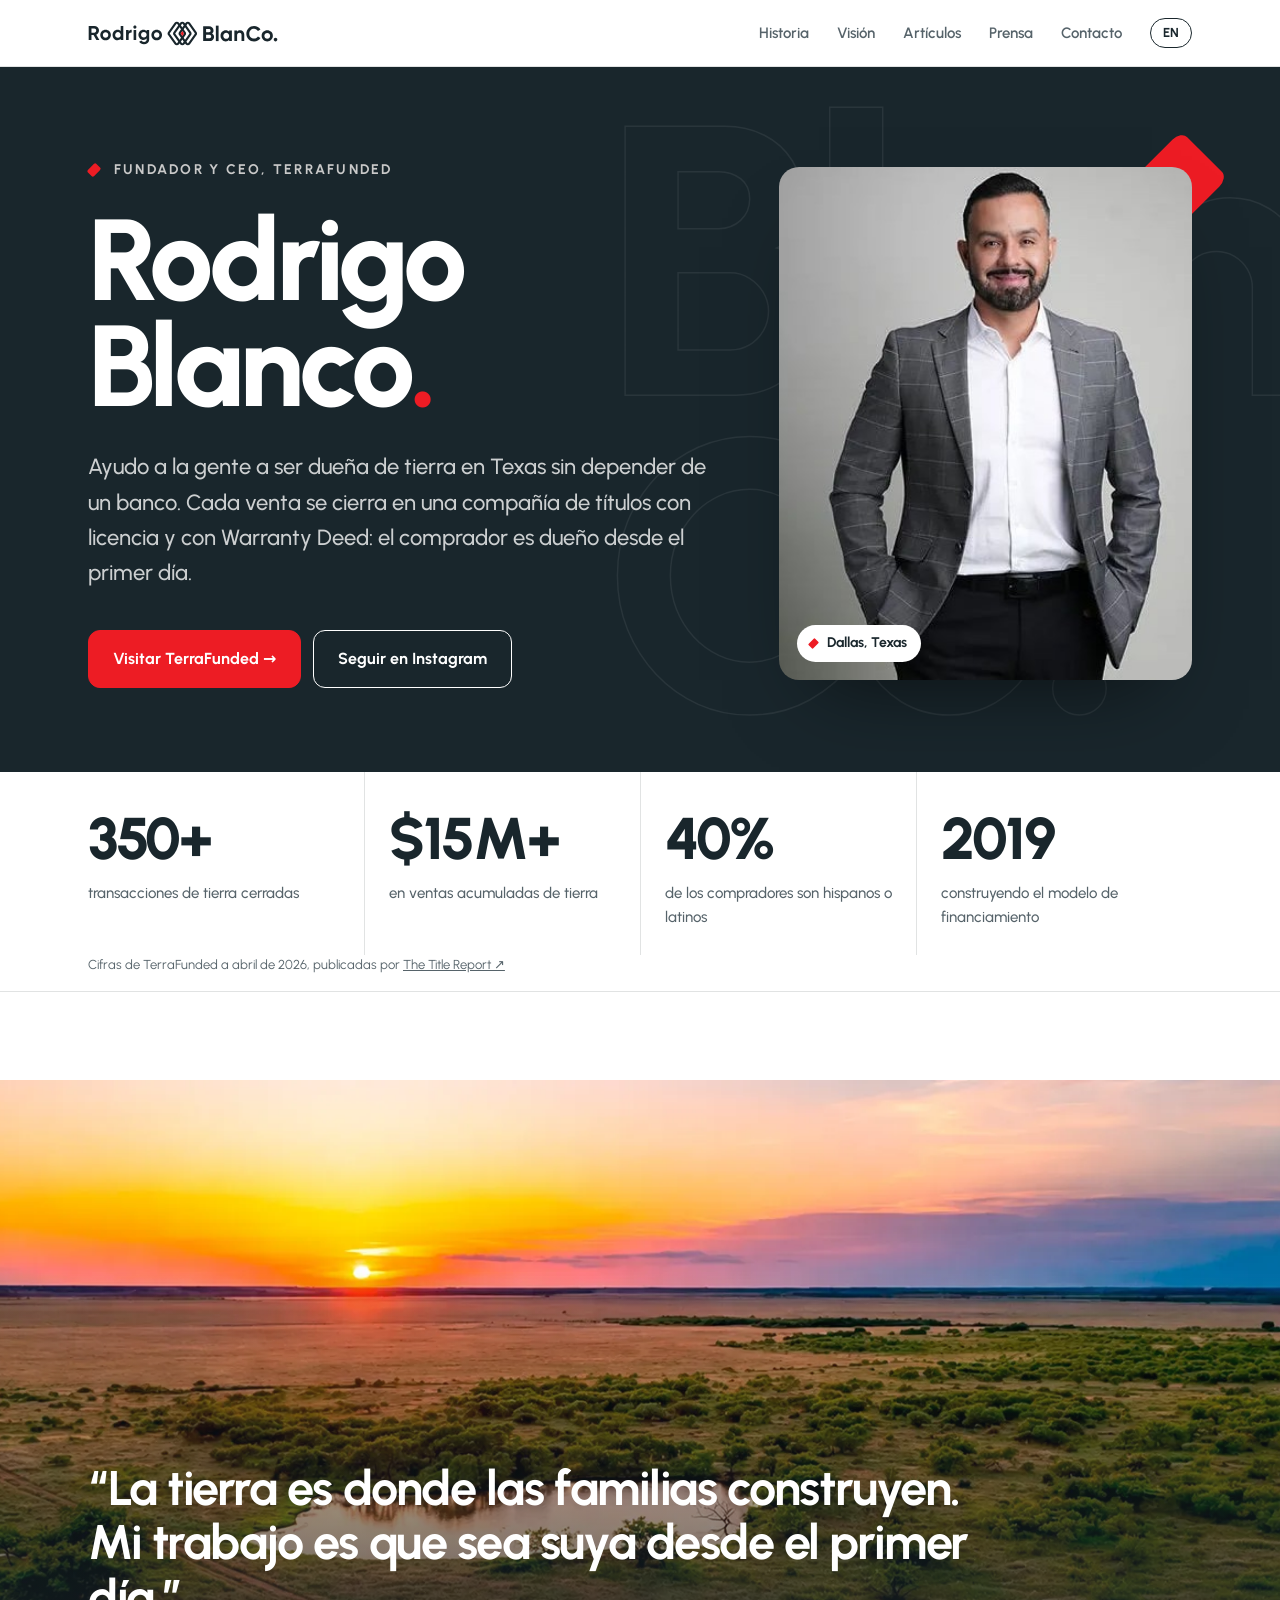
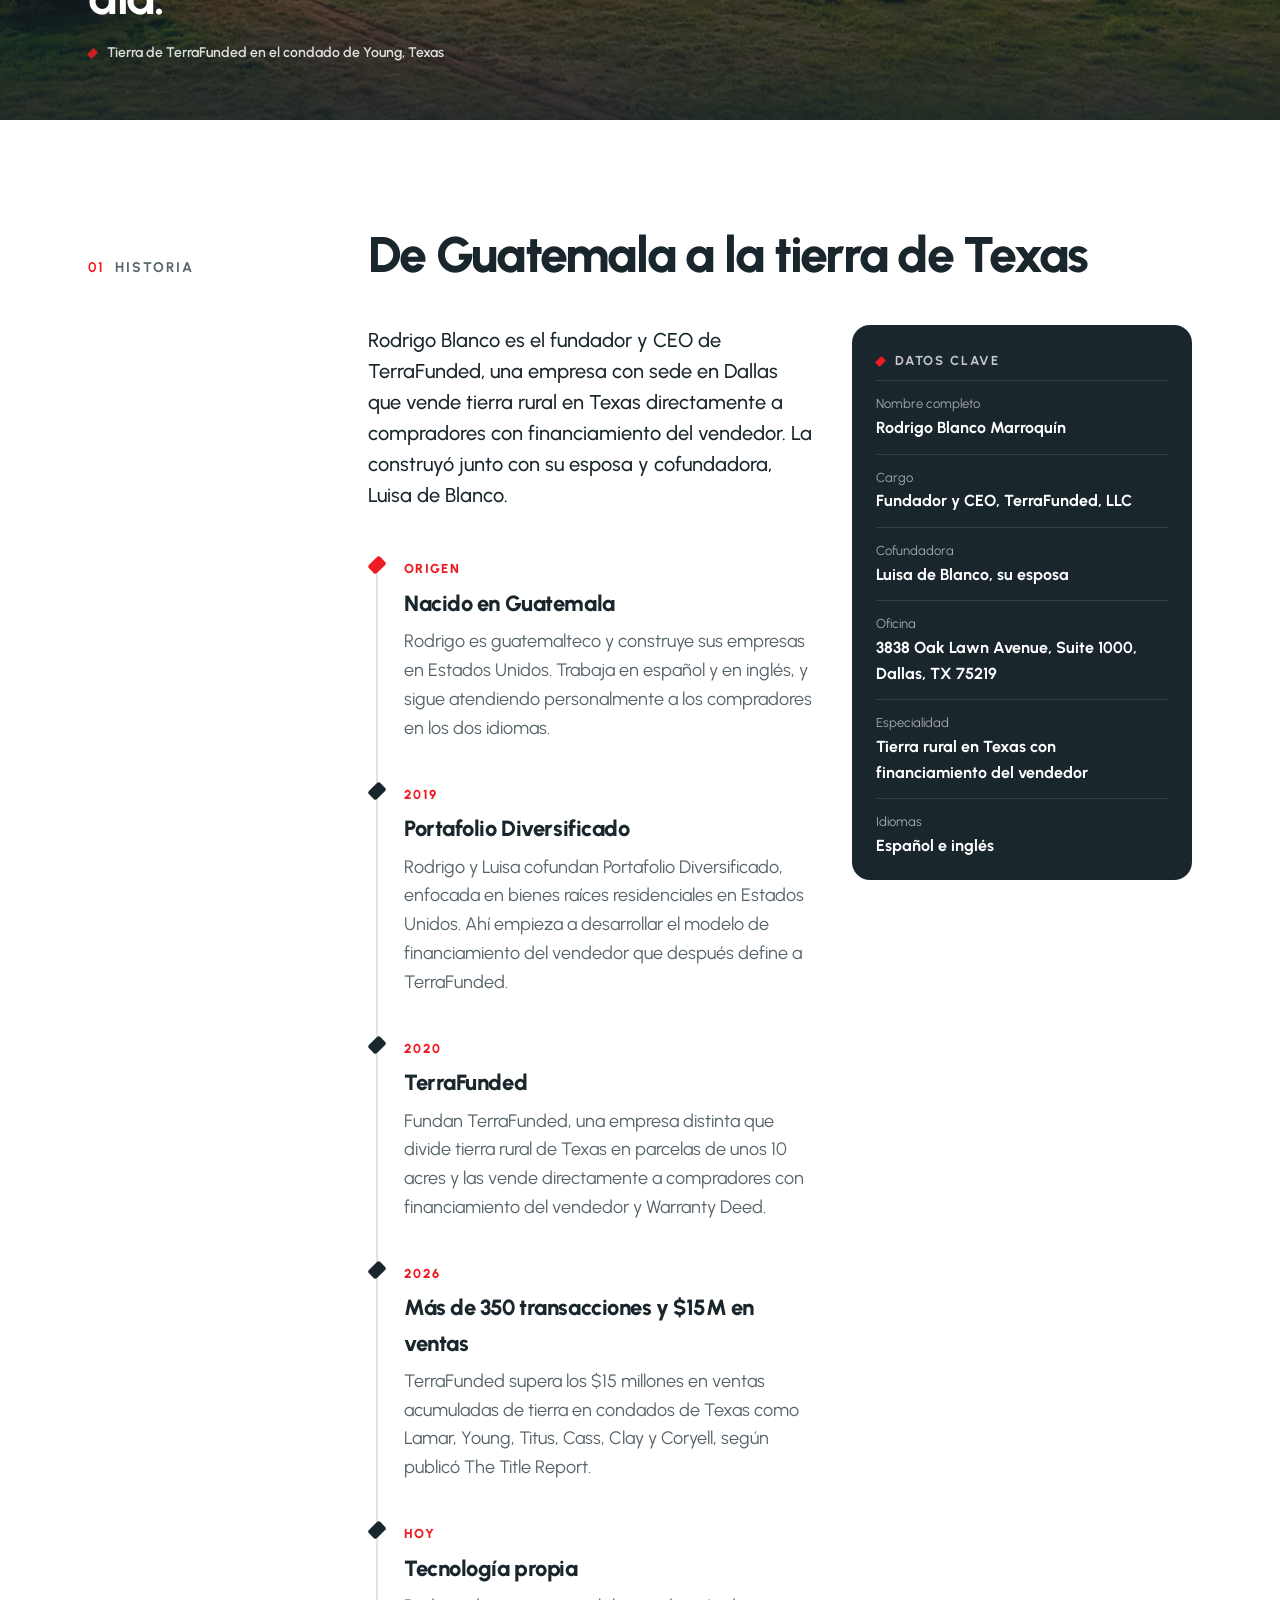
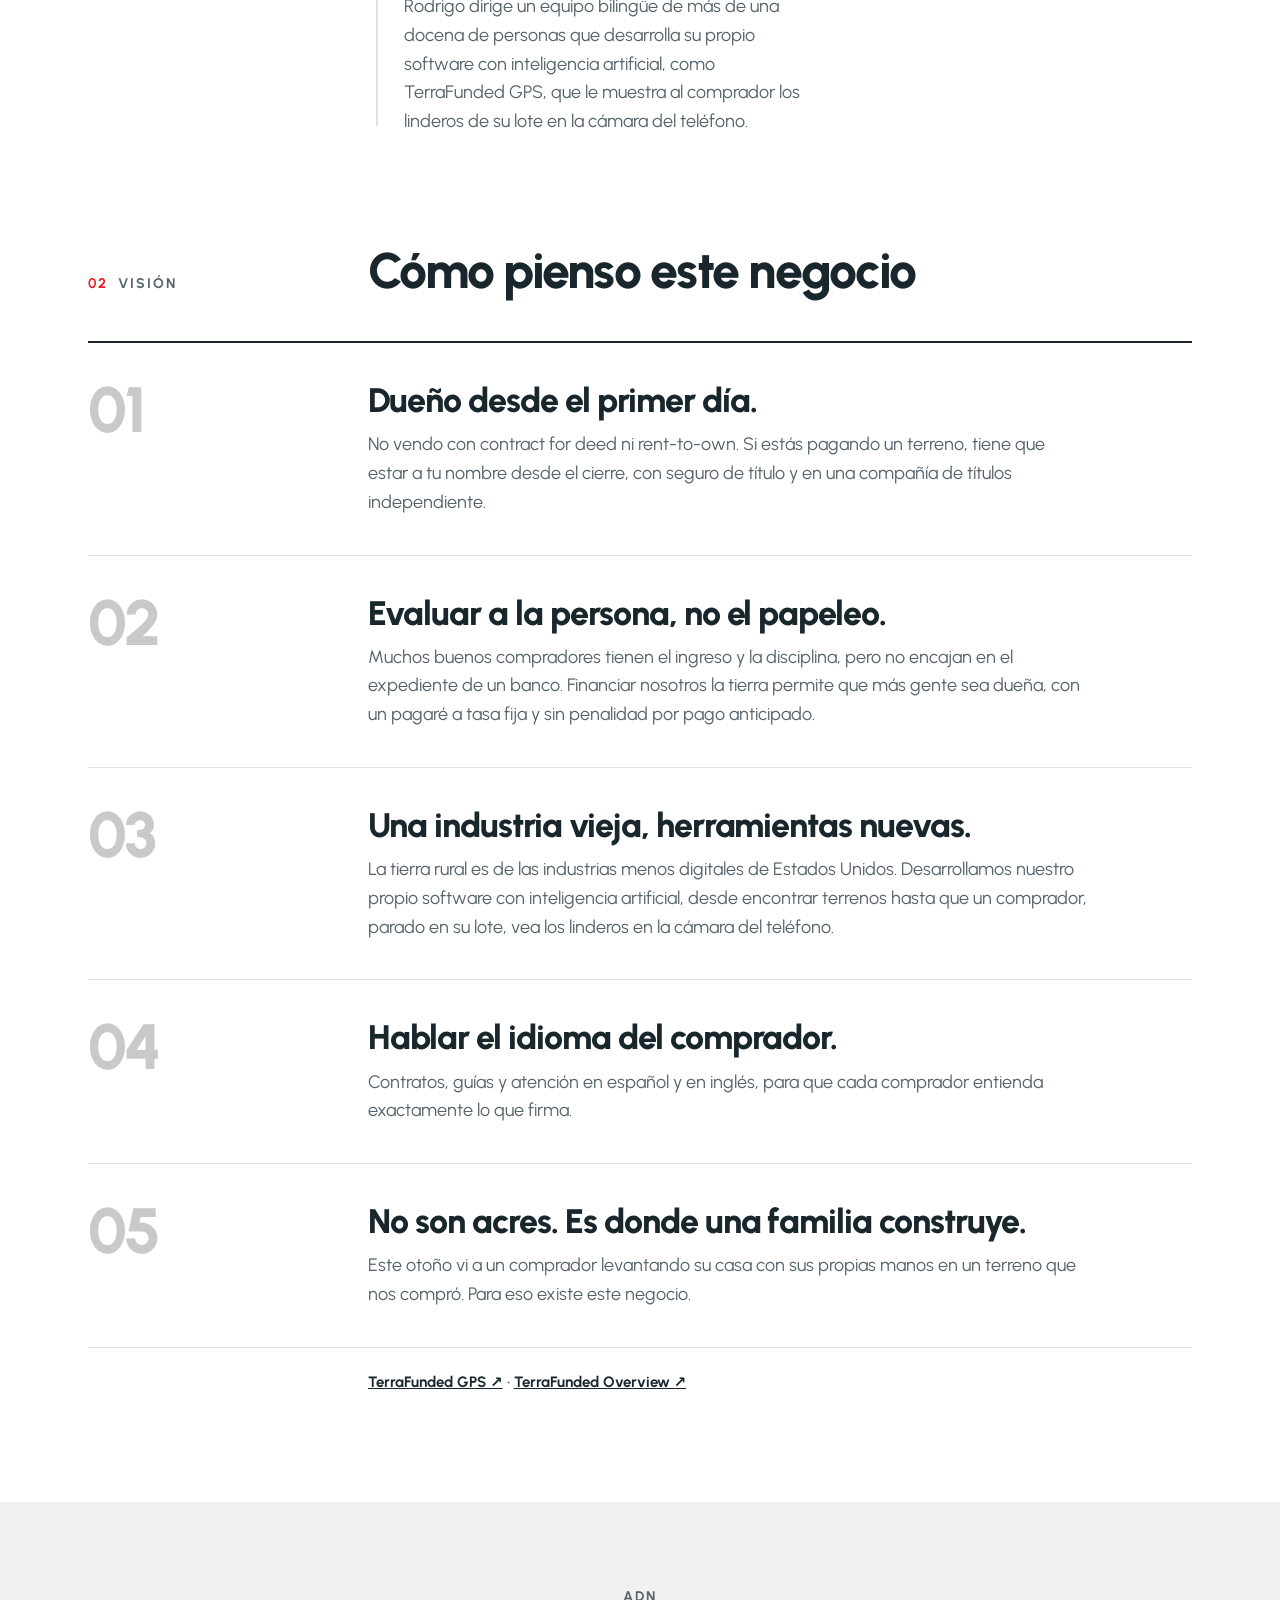
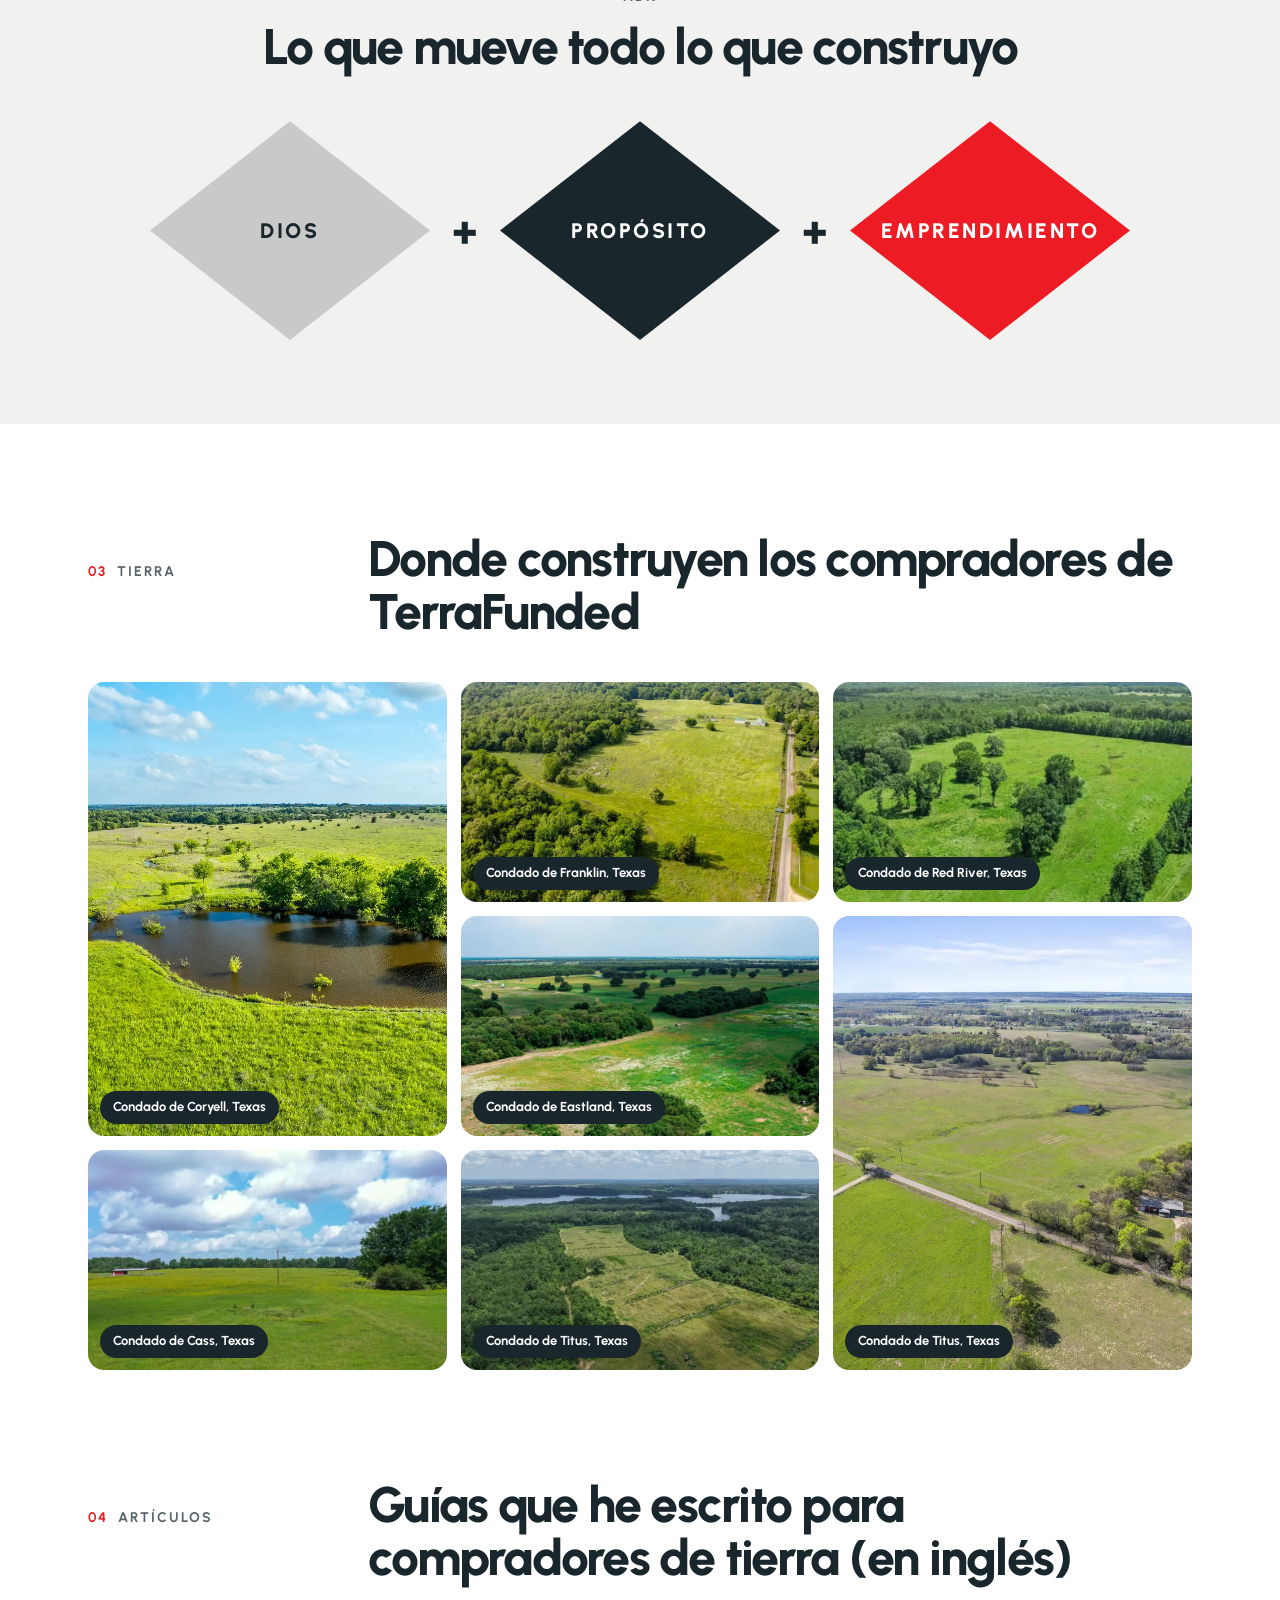
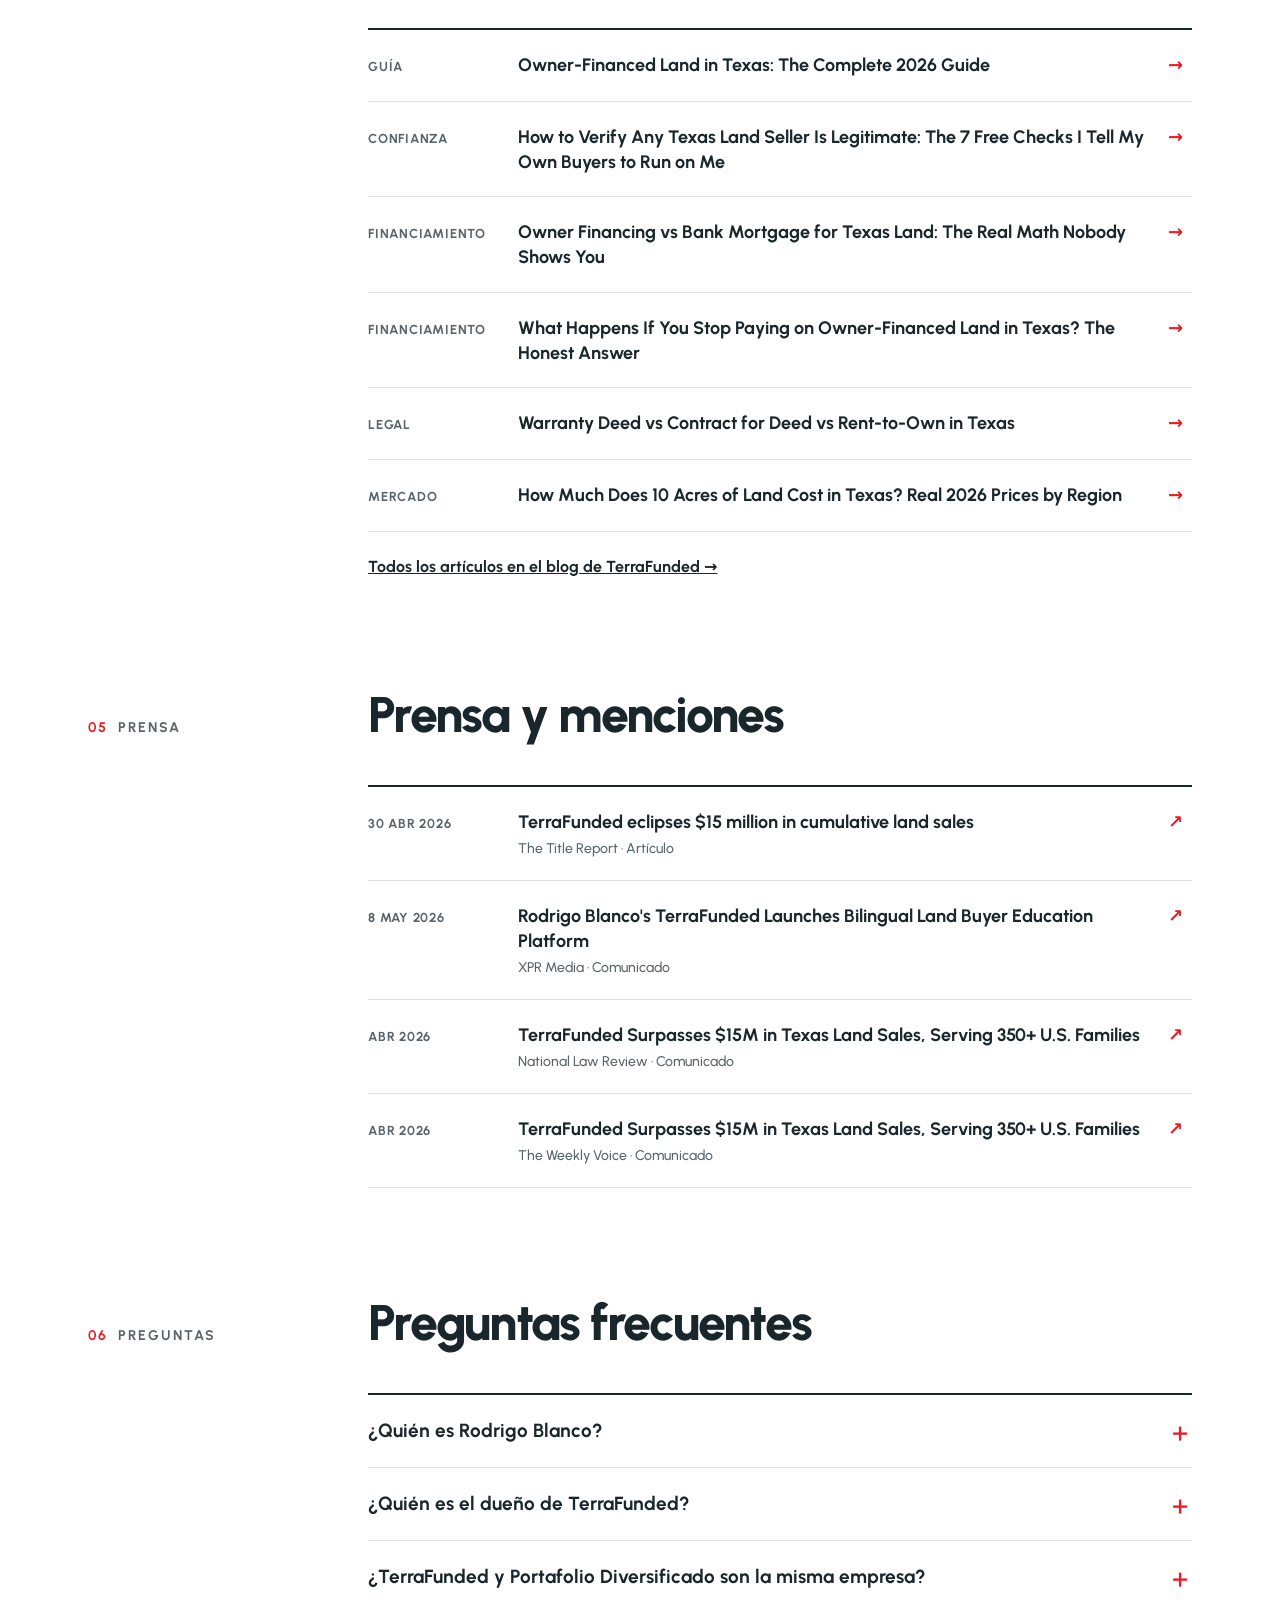
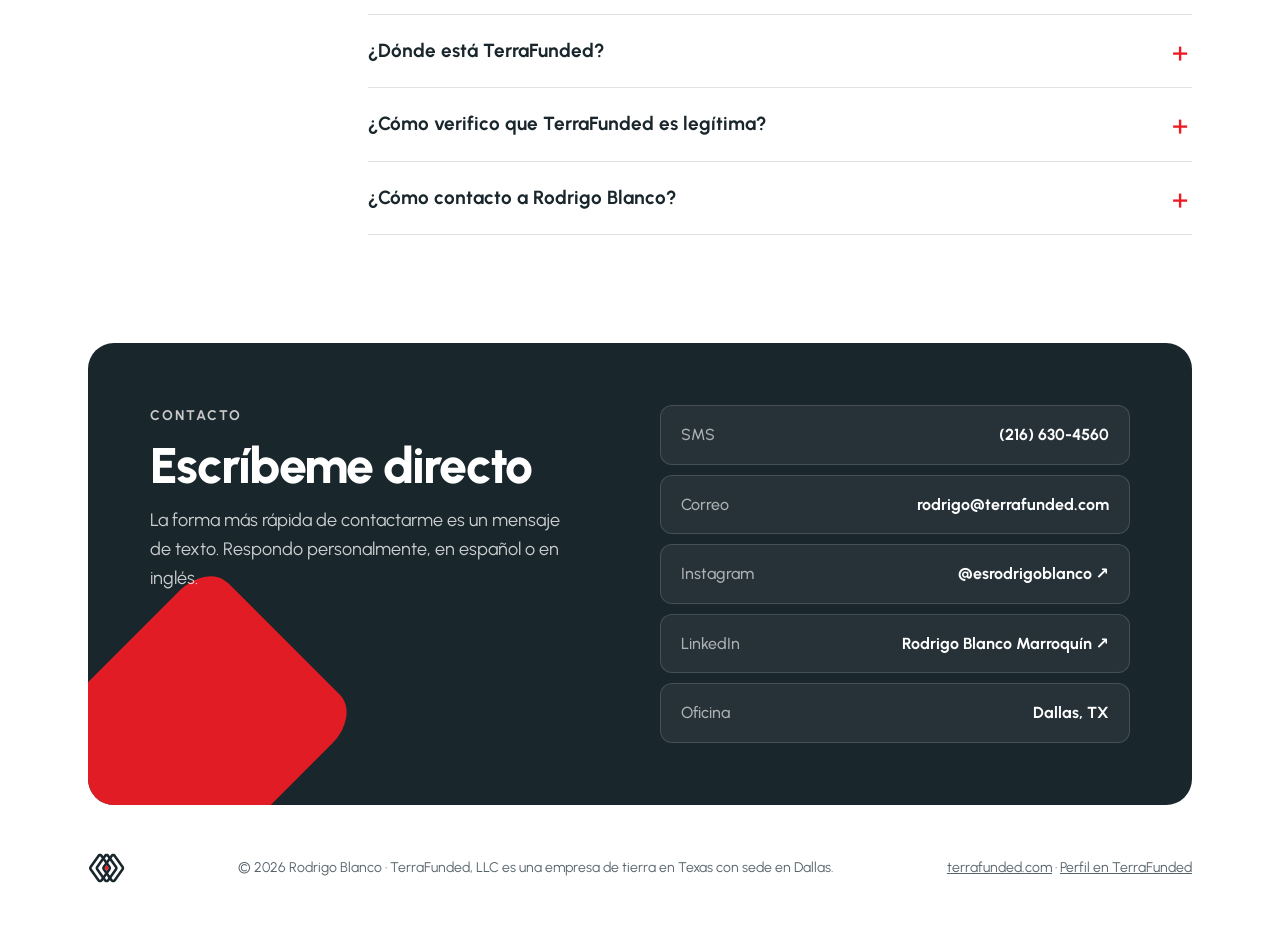
==== commit 972587e8: "feat: apply Rodrigo BlanCo. personal brand manual Slate/red/gray palette, official logo and symbol (" ====
--- a/es/index.html
+++ b/es/index.html
@@ -28,17 +28,19 @@
 <meta property="og:locale" content="es_US">
 <meta name="twitter:card" content="summary_large_image">
 <link rel="icon" href="/favicon.svg" type="image/svg+xml">
-<link rel="preload" href="/fonts/montserrat-latin-800-normal.woff2" as="font" type="font/woff2" crossorigin>
-<style>@font-face{font-family:Montserrat;font-weight:300;font-display:swap;src:url(/fonts/montserrat-latin-300-normal.woff2) format('woff2')}
-@font-face{font-family:Montserrat;font-weight:400;font-display:swap;src:url(/fonts/montserrat-latin-400-normal.woff2) format('woff2')}
-@font-face{font-family:Montserrat;font-weight:500;font-display:swap;src:url(/fonts/montserrat-latin-500-normal.woff2) format('woff2')}
-@font-face{font-family:Montserrat;font-weight:600;font-display:swap;src:url(/fonts/montserrat-latin-600-normal.woff2) format('woff2')}
-@font-face{font-family:Montserrat;font-weight:700;font-display:swap;src:url(/fonts/montserrat-latin-700-normal.woff2) format('woff2')}
-@font-face{font-family:Montserrat;font-weight:800;font-display:swap;src:url(/fonts/montserrat-latin-800-normal.woff2) format('woff2')}
-:root{--deep:#00251A;--green:#00D582;--soft:#4A635A;--line:#E3EAE7;--tint:#F4F8F6;--max:1160px}
+<link rel="preload" href="/fonts/urbanist-latin-800-normal.woff2" as="font" type="font/woff2" crossorigin>
+<style>/* Rodrigo BlanCo. personal brand (Wonder Studio manual):
+   slate #19262C, red #ED1C24, light gray #C9C9C9, white.
+   Brand type is Gilroy (licensed); Urbanist is the free stand-in. */
+@font-face{font-family:Urbanist;font-weight:400;font-display:swap;src:url(/fonts/urbanist-latin-400-normal.woff2) format('woff2')}
+@font-face{font-family:Urbanist;font-weight:500;font-display:swap;src:url(/fonts/urbanist-latin-500-normal.woff2) format('woff2')}
+@font-face{font-family:Urbanist;font-weight:600;font-display:swap;src:url(/fonts/urbanist-latin-600-normal.woff2) format('woff2')}
+@font-face{font-family:Urbanist;font-weight:700;font-display:swap;src:url(/fonts/urbanist-latin-700-normal.woff2) format('woff2')}
+@font-face{font-family:Urbanist;font-weight:800;font-display:swap;src:url(/fonts/urbanist-latin-800-normal.woff2) format('woff2')}
+:root{--ink:#19262C;--ink2:#22313A;--red:#ED1C24;--gray:#C9C9C9;--soft:#56636A;--line:#E1E3E3;--tint:#F1F1F0;--max:1160px}
 *{box-sizing:border-box;margin:0;padding:0}
 html{scroll-behavior:smooth;-webkit-text-size-adjust:100%;scroll-padding-top:72px}
-body{font-family:Montserrat,system-ui,sans-serif;color:var(--deep);background:#fff;line-height:1.65;font-size:17px;font-variant-numeric:tabular-nums;-webkit-font-smoothing:antialiased}
+body{font-family:Urbanist,Gilroy,system-ui,sans-serif;color:var(--ink);background:#fff;line-height:1.6;font-size:18px;font-variant-numeric:tabular-nums;-webkit-font-smoothing:antialiased}
 a{color:inherit}
 img{display:block;max-width:100%;height:auto}
 .wrap{max-width:var(--max);margin:0 auto;padding:0 28px}
@@ -48,130 +50,154 @@
 .rv.in{opacity:1;transform:none}
 @media (prefers-reduced-motion:reduce){.rv{opacity:1;transform:none;transition:none}html{scroll-behavior:auto}}
 
+/* diamond helper */
+.dia{display:inline-block;width:10px;height:10px;background:var(--red);transform:rotate(45deg) scaleX(.72);border-radius:2px}
+
 /* nav */
-header.nav{position:sticky;top:0;z-index:20;background:rgba(255,255,255,.86);backdrop-filter:saturate(1.4) blur(14px);-webkit-backdrop-filter:saturate(1.4) blur(14px);border-bottom:1px solid var(--line)}
-.nav .wrap{display:flex;align-items:center;justify-content:space-between;height:64px;gap:24px}
-.brand{font-weight:700;text-decoration:none;letter-spacing:-.01em;display:flex;align-items:center;gap:10px}
-.brand i{width:9px;height:9px;border-radius:50%;background:var(--green);box-shadow:0 0 0 4px rgba(0,213,130,.18)}
-.nav nav{display:flex;gap:28px;align-items:center;font-size:14px;font-weight:500}
+header.nav{position:sticky;top:0;z-index:20;background:rgba(255,255,255,.9);backdrop-filter:saturate(1.4) blur(14px);-webkit-backdrop-filter:saturate(1.4) blur(14px);border-bottom:1px solid var(--line)}
+.nav .wrap{display:flex;align-items:center;justify-content:space-between;height:66px;gap:24px}
+.brand{display:flex;align-items:center}
+.brand img{height:25px;width:auto}
+.nav nav{display:flex;gap:28px;align-items:center;font-size:15px;font-weight:600}
 .nav nav a{text-decoration:none;color:var(--soft);transition:color .15s}
-.nav nav a:hover{color:var(--deep)}
-.nav .lang{border:1px solid var(--line);border-radius:999px;padding:5px 12px;color:var(--deep)!important;font-weight:600;font-size:13px}
-
-/* hero */
-.hero{padding:84px 0 64px;position:relative;overflow:hidden}
-.hero:before{content:"";position:absolute;right:-12%;top:-30%;width:62%;height:140%;background:radial-gradient(closest-side,rgba(0,213,130,.10),rgba(0,213,130,0));pointer-events:none}
+.nav nav a:hover{color:var(--ink)}
+.nav .lang{border:1.5px solid var(--ink);border-radius:999px;padding:4px 12px;color:var(--ink)!important;font-weight:700;font-size:13px}
+
+/* hero (dark slate, like the brand's business cards) */
+.hero{background:var(--ink);color:#fff;padding:92px 0 84px;position:relative;overflow:hidden}
+.wm{position:absolute;right:-2%;top:50%;transform:translateY(-50%);font-weight:800;font-size:clamp(220px,30vw,440px);line-height:.82;letter-spacing:-.04em;color:transparent;-webkit-text-stroke:1.5px rgba(255,255,255,.07);pointer-events:none;user-select:none;white-space:nowrap}
 .hero .wrap{display:grid;grid-template-columns:1.2fr .8fr;gap:72px;align-items:center;position:relative}
-.eyebrow{font-size:13px;font-weight:600;letter-spacing:.1em;text-transform:uppercase;color:var(--soft);display:flex;align-items:center;gap:12px}
-.eyebrow:before{content:"";width:28px;height:3px;background:var(--green);border-radius:2px}
-h1{font-size:clamp(54px,8.6vw,112px);line-height:.95;font-weight:800;letter-spacing:-.045em;margin:24px 0 28px}
-.lede{font-size:clamp(18px,2vw,21px);color:var(--soft);max-width:31em}
-.ctas{display:flex;gap:12px;margin-top:38px;flex-wrap:wrap}
-.btn{display:inline-flex;align-items:center;gap:8px;padding:14px 22px;border-radius:10px;font-weight:600;font-size:15px;text-decoration:none;border:1px solid var(--deep);transition:transform .15s ease,box-shadow .15s ease;background:#fff}
-.btn:hover{transform:translateY(-1px);box-shadow:0 8px 24px -12px rgba(0,37,26,.35)}
-.btn.primary{background:var(--deep);color:#fff}
+.eyebrow{font-size:14px;font-weight:700;letter-spacing:.16em;text-transform:uppercase;color:var(--gray);display:flex;align-items:center;gap:14px}
+.eyebrow:before{content:"";width:12px;height:12px;background:var(--red);transform:rotate(45deg) scaleX(.72);border-radius:2px;flex:none}
+h1{font-size:clamp(58px,9vw,118px);line-height:.92;font-weight:800;letter-spacing:-.04em;margin:26px 0 30px}
+h1 em{font-style:normal;color:var(--red)}
+.lede{font-size:clamp(19px,2vw,22px);color:rgba(255,255,255,.78);max-width:30em;font-weight:500}
+.ctas{display:flex;gap:12px;margin-top:40px;flex-wrap:wrap}
+.btn{display:inline-flex;align-items:center;gap:8px;padding:15px 24px;border-radius:12px;font-weight:700;font-size:16px;text-decoration:none;border:1.5px solid #fff;color:#fff;transition:transform .15s ease,background .15s ease}
+.btn:hover{transform:translateY(-1px);background:rgba(255,255,255,.08)}
+.btn.primary{background:var(--red);border-color:var(--red)}
+.btn.primary:hover{background:#d4141c}
 .portrait{position:relative;justify-self:end;width:100%;max-width:420px}
-.portrait img{width:100%;border-radius:20px;background:#d9dcdb;box-shadow:0 30px 60px -30px rgba(0,37,26,.45)}
-.portrait:after{content:"";position:absolute;right:-14px;bottom:-14px;width:46%;height:46%;border-right:3px solid var(--green);border-bottom:3px solid var(--green);border-radius:0 0 24px 0;pointer-events:none}
-.pin{position:absolute;left:18px;bottom:18px;background:rgba(255,255,255,.92);backdrop-filter:blur(8px);-webkit-backdrop-filter:blur(8px);border-radius:999px;padding:7px 14px 7px 12px;font-size:13px;font-weight:600;display:flex;align-items:center;gap:8px}
-.pin:before{content:"";width:8px;height:8px;border-radius:50%;background:var(--green)}
+.portrait img{width:100%;border-radius:20px;background:#d9dcdb;box-shadow:0 40px 80px -40px rgba(0,0,0,.6)}
+.portrait:before{content:"";position:absolute;right:-26px;top:-26px;width:92px;height:92px;background:var(--red);transform:rotate(45deg) scaleX(.72);border-radius:12px;z-index:0}
+.portrait img{position:relative;z-index:1}
+.pin{position:absolute;z-index:2;left:18px;bottom:18px;background:#fff;color:var(--ink);border-radius:999px;padding:7px 14px 7px 12px;font-size:14px;font-weight:700;display:flex;align-items:center;gap:9px}
+.pin:before{content:"";width:9px;height:9px;background:var(--red);transform:rotate(45deg) scaleX(.72);border-radius:1px}
 
 /* stats */
-.stats{border-top:1px solid var(--line);border-bottom:1px solid var(--line)}
+.stats{border-bottom:1px solid var(--line)}
 .stats .grid{display:grid;grid-template-columns:repeat(4,1fr)}
-.stat{padding:36px 24px 26px;border-left:1px solid var(--line)}
+.stat{padding:38px 24px 26px;border-left:1px solid var(--line)}
 .stat:first-child{border-left:0;padding-left:0}
 .stat:nth-child(2){transition-delay:.08s}.stat:nth-child(3){transition-delay:.16s}.stat:nth-child(4){transition-delay:.24s}
-.stat b{display:block;font-size:clamp(36px,4.4vw,56px);font-weight:300;letter-spacing:-.035em;line-height:1}
-.stat span{display:block;margin-top:12px;font-size:14px;color:var(--soft)}
-.note{font-size:12.5px;color:var(--soft);padding:0 0 16px}
+.stat b{display:block;font-size:clamp(40px,4.6vw,60px);font-weight:800;letter-spacing:-.04em;line-height:1}
+.stat span{display:block;margin-top:12px;font-size:15px;color:var(--soft);font-weight:500}
+.note{font-size:13px;color:var(--soft);padding:0 0 16px}
 
 /* band */
 .band{position:relative;margin-top:88px;height:min(78vh,640px);min-height:420px;overflow:hidden;color:#fff}
 .band img{position:absolute;inset:0;width:100%;height:100%;object-fit:cover}
-.band:after{content:"";position:absolute;inset:0;background:linear-gradient(180deg,rgba(0,37,26,0) 35%,rgba(0,37,26,.72) 100%)}
+.band:after{content:"";position:absolute;inset:0;background:linear-gradient(180deg,rgba(25,38,44,0) 30%,rgba(25,38,44,.85) 100%)}
 .band-txt{position:absolute;left:0;right:0;bottom:56px;z-index:1}
-.band-txt p{font-size:clamp(26px,3.6vw,46px);font-weight:600;line-height:1.18;letter-spacing:-.025em;max-width:20em}
-.band-txt span{display:block;margin-top:18px;font-size:13px;font-weight:500;opacity:.85}
+.band-txt p{font-size:clamp(28px,3.8vw,50px);font-weight:700;line-height:1.12;letter-spacing:-.03em;max-width:19em}
+.band-txt span{display:flex;align-items:center;gap:10px;margin-top:18px;font-size:14px;font-weight:600;opacity:.85}
+.band-txt span:before{content:"";width:9px;height:9px;background:var(--red);transform:rotate(45deg) scaleX(.72)}
 
 /* sections */
-section.block{padding:104px 0 0}
+section.block{padding:108px 0 0}
 .head{display:grid;grid-template-columns:240px 1fr;gap:40px;margin-bottom:44px;align-items:baseline}
-.k{font-size:13px;font-weight:600;letter-spacing:.1em;text-transform:uppercase;color:var(--soft)}
-.k em{font-style:normal;color:var(--green);margin-right:10px}
-h2{font-size:clamp(30px,3.8vw,46px);line-height:1.12;font-weight:700;letter-spacing:-.03em}
+.k{font-size:14px;font-weight:700;letter-spacing:.14em;text-transform:uppercase;color:var(--soft)}
+.k em{font-style:normal;color:var(--red);margin-right:10px}
+h2{font-size:clamp(32px,4vw,50px);line-height:1.06;font-weight:800;letter-spacing:-.035em}
 
 /* story */
 .story{display:grid;grid-template-columns:240px 1fr 340px;gap:40px}
 .story>div{grid-column:2}
 .story .facts{grid-column:3}
-.intro{font-size:19px;line-height:1.6;margin-bottom:40px;max-width:34em}
-.tl{list-style:none;position:relative;padding-left:34px}
-.tl:before{content:"";position:absolute;left:6px;top:8px;bottom:8px;width:2px;background:linear-gradient(var(--green),var(--line))}
-.tl li{position:relative;padding-bottom:34px}
+.intro{font-size:20px;line-height:1.55;margin-bottom:42px;max-width:34em;font-weight:500}
+.tl{list-style:none;position:relative;padding-left:36px}
+.tl:before{content:"";position:absolute;left:8px;top:10px;bottom:10px;width:2px;background:var(--line)}
+.tl li{position:relative;padding-bottom:36px}
 .tl li:last-child{padding-bottom:0}
-.tl li:before{content:"";position:absolute;left:-34px;top:6px;width:14px;height:14px;border-radius:50%;background:#fff;border:3px solid var(--green)}
-.when{font-size:13px;font-weight:700;color:var(--green);letter-spacing:.04em;text-transform:uppercase}
-.tl h3{font-size:20px;font-weight:700;letter-spacing:-.015em;margin:4px 0 6px}
+.tl li:before{content:"";position:absolute;left:-35px;top:4px;width:16px;height:16px;background:var(--ink);transform:rotate(45deg) scaleX(.72);border-radius:3px}
+.tl li:first-child:before{background:var(--red)}
+.when{font-size:13px;font-weight:800;color:var(--red);letter-spacing:.1em;text-transform:uppercase}
+.tl h3{font-size:22px;font-weight:800;letter-spacing:-.02em;margin:4px 0 6px}
 .tl p{color:var(--soft);max-width:36em}
-dl.facts{border:1px solid var(--line);border-radius:16px;padding:6px 22px;align-self:start;position:sticky;top:96px}
-dl.facts h3{font-size:13px;font-weight:600;letter-spacing:.1em;text-transform:uppercase;color:var(--soft);padding:16px 0 6px}
-dl.facts div{padding:13px 0;border-top:1px solid var(--line)}
-dl.facts dt{font-size:12.5px;color:var(--soft)}
-dl.facts dd{font-weight:600;font-size:15px}
+dl.facts{background:var(--ink);color:#fff;border-radius:18px;padding:8px 24px;align-self:start;position:sticky;top:96px}
+dl.facts h3{font-size:13px;font-weight:700;letter-spacing:.14em;text-transform:uppercase;color:var(--gray);padding:18px 0 8px;display:flex;align-items:center;gap:10px}
+dl.facts h3:before{content:"";width:9px;height:9px;background:var(--red);transform:rotate(45deg) scaleX(.72)}
+dl.facts div{padding:13px 0;border-top:1px solid rgba(255,255,255,.12)}
+dl.facts dt{font-size:13px;color:rgba(255,255,255,.6)}
+dl.facts dd{font-weight:700;font-size:16px}
 
 /* vision */
-.vision{list-style:none;border-top:1px solid var(--line)}
-.vision li{display:grid;grid-template-columns:240px 1fr;gap:40px;padding:36px 0;border-bottom:1px solid var(--line)}
-.vn{font-size:56px;font-weight:200;line-height:1;color:var(--green);letter-spacing:-.04em}
-.vision h3{font-size:clamp(22px,2.6vw,30px);font-weight:700;letter-spacing:-.025em;line-height:1.2;margin-bottom:10px}
-.vision p{color:var(--soft);font-size:17px;max-width:40em}
-.techl{margin:22px 0 0 280px;font-size:14px;font-weight:600;color:var(--soft)}
-.techl a{color:var(--deep)}
+.vision{list-style:none;border-top:2px solid var(--ink)}
+.vision li{display:grid;grid-template-columns:240px 1fr;gap:40px;padding:38px 0;border-bottom:1px solid var(--line)}
+.vn{font-size:64px;font-weight:800;line-height:.9;color:var(--gray);letter-spacing:-.05em}
+.vision li:hover .vn{color:var(--red)}
+.vn{transition:color .25s}
+.vision h3{font-size:clamp(24px,2.8vw,34px);font-weight:800;letter-spacing:-.03em;line-height:1.15;margin-bottom:10px}
+.vision p{color:var(--soft);font-size:18px;max-width:40em}
+.techl{margin:22px 0 0 280px;font-size:15px;font-weight:700;color:var(--soft)}
+.techl a{color:var(--ink)}
+
+/* DNA (brand manual: Dios + Propósito + Emprendimiento) */
+.adn{margin-top:108px;background:var(--tint);padding:84px 0;text-align:center}
+.adn h2{margin:12px auto 48px;max-width:16em}
+.dmds{display:flex;align-items:center;justify-content:center;gap:22px}
+.dmd{width:min(280px,28vw);aspect-ratio:1.28;position:relative;display:grid;place-items:center}
+.dmd:before{content:"";position:absolute;inset:0;background:var(--gray);clip-path:polygon(50% 0,100% 50%,50% 100%,0 50%);border-radius:0}
+.dmd:nth-child(3):before{background:var(--ink)}
+.dmd:nth-child(5):before{background:var(--red)}
+.dmd span{position:relative;font-weight:800;font-size:clamp(14px,1.7vw,21px);letter-spacing:.12em;text-transform:uppercase}
+.dmd:nth-child(3) span,.dmd:nth-child(5) span{color:#fff}
+.plus{font-size:44px;font-weight:800;line-height:1;color:var(--ink)}
 
 /* gallery */
 .gallery{display:grid;grid-template-columns:repeat(3,1fr);grid-auto-rows:220px;gap:14px}
-.gallery figure{position:relative;overflow:hidden;border-radius:14px;background:var(--tint)}
+.gallery figure{position:relative;overflow:hidden;border-radius:16px;background:var(--tint)}
 .gallery figure.tall{grid-row:span 2}
 .gallery img{width:100%;height:100%;object-fit:cover;transition:transform 1.2s cubic-bezier(.2,.7,.2,1)}
 .gallery figure:hover img{transform:scale(1.04)}
-.gallery figcaption{position:absolute;left:12px;bottom:12px;background:rgba(255,255,255,.92);border-radius:999px;padding:5px 12px;font-size:12.5px;font-weight:600}
+.gallery figcaption{position:absolute;left:12px;bottom:12px;background:var(--ink);color:#fff;border-radius:999px;padding:6px 13px;font-size:13px;font-weight:700}
 
 /* rows */
-.rows{list-style:none;border-top:1px solid var(--line);margin-left:280px}
+.rows{list-style:none;border-top:2px solid var(--ink);margin-left:280px}
 .rows li{border-bottom:1px solid var(--line)}
-.rows a{display:grid;grid-template-columns:130px 1fr 24px;gap:20px;padding:20px 0;text-decoration:none;align-items:baseline}
-.rows a:hover .t{color:var(--soft)}
+.rows a{display:grid;grid-template-columns:130px 1fr 24px;gap:20px;padding:21px 0;text-decoration:none;align-items:baseline}
+.rows a:hover .t{color:var(--red)}
 .rows a:hover .arr{transform:translateX(3px)}
-.rows .tag{font-size:13px;color:var(--soft);font-weight:500}
-.rows .t{font-weight:600;font-size:16.5px;line-height:1.45}
-.rows .t small{display:block;font-weight:400;font-size:13.5px;color:var(--soft);margin-top:4px}
-.rows .arr{color:var(--green);font-weight:700;transition:transform .15s}
-.more{display:inline-block;margin:22px 0 0 280px;font-weight:600;font-size:15px}
+.rows .tag{font-size:13px;color:var(--soft);font-weight:700;text-transform:uppercase;letter-spacing:.06em}
+.rows .t{font-weight:700;font-size:18px;line-height:1.4;transition:color .15s}
+.rows .t small{display:block;font-weight:500;font-size:14px;color:var(--soft);margin-top:4px}
+.rows .arr{color:var(--red);font-weight:800;transition:transform .15s}
+.more{display:inline-block;margin:22px 0 0 280px;font-weight:700;font-size:16px}
 
 /* faq */
 .faq{margin-left:280px}
 details{border-bottom:1px solid var(--line)}
-details:first-of-type{border-top:1px solid var(--line)}
-summary{list-style:none;cursor:pointer;padding:20px 40px 20px 0;font-weight:600;font-size:17px;position:relative}
+details:first-of-type{border-top:2px solid var(--ink)}
+summary{list-style:none;cursor:pointer;padding:21px 40px 21px 0;font-weight:700;font-size:19px;position:relative}
 summary::-webkit-details-marker{display:none}
-summary:after{content:"+";position:absolute;right:4px;top:15px;font-size:24px;font-weight:300;color:var(--soft)}
+summary:after{content:"+";position:absolute;right:4px;top:15px;font-size:28px;font-weight:500;color:var(--red)}
 details[open] summary:after{content:"−"}
 details p{padding:0 0 22px;color:var(--soft);max-width:44em}
 
 /* contact */
-.contact{margin-top:104px;background:var(--deep);color:#fff;border-radius:24px;padding:60px;display:grid;grid-template-columns:1fr 1fr;gap:40px;position:relative;overflow:hidden}
-.contact:before{content:"";position:absolute;left:-10%;bottom:-60%;width:60%;height:140%;background:radial-gradient(closest-side,rgba(0,213,130,.22),rgba(0,213,130,0));pointer-events:none}
+.contact{margin-top:108px;background:var(--ink);color:#fff;border-radius:26px;padding:62px;display:grid;grid-template-columns:1fr 1fr;gap:40px;position:relative;overflow:hidden}
+.contact:before{content:"";position:absolute;left:-60px;bottom:-90px;width:300px;height:300px;background:var(--red);transform:rotate(45deg) scaleX(.72);border-radius:40px;opacity:.95}
 .contact>*{position:relative}
-.contact .k{color:rgba(255,255,255,.7)}
+.contact .k{color:var(--gray)}
 .contact h2{margin-top:12px}
-.cp{color:rgba(255,255,255,.75);margin-top:14px;max-width:26em}
+.cp{color:rgba(255,255,255,.78);margin-top:14px;max-width:24em}
 .channels{display:grid;gap:10px;align-content:start}
-.channels a,.channels div{display:flex;justify-content:space-between;gap:16px;background:rgba(255,255,255,.06);border:1px solid rgba(255,255,255,.12);border-radius:12px;padding:16px 20px;text-decoration:none;font-weight:600;font-size:15px;transition:background .15s}
-.channels a:hover{background:rgba(255,255,255,.11)}
+.channels a,.channels div{display:flex;justify-content:space-between;gap:16px;background:rgba(255,255,255,.06);border:1px solid rgba(255,255,255,.14);border-radius:12px;padding:16px 20px;text-decoration:none;font-weight:700;font-size:16px;transition:background .15s}
+.channels a:hover{background:rgba(255,255,255,.12)}
 .channels span{color:rgba(255,255,255,.62);font-weight:500}
-footer{padding:48px 0 56px;font-size:13px;color:var(--soft)}
-footer .wrap{display:flex;justify-content:space-between;gap:20px;flex-wrap:wrap}
+footer{padding:48px 0 56px;font-size:14px;color:var(--soft)}
+footer .wrap{display:flex;justify-content:space-between;align-items:center;gap:20px;flex-wrap:wrap}
+footer .fsym{height:30px;width:auto}
 footer a{color:var(--soft)}
 
 @media (max-width:1000px){
@@ -181,23 +207,31 @@
  .rows,.faq{margin-left:0}
  .more,.techl{margin-left:0}
  .vision li{grid-template-columns:90px 1fr;gap:20px}
- .vn{font-size:40px}
+ .vn{font-size:44px}
  .head{grid-template-columns:1fr;gap:12px;margin-bottom:30px}
 }
 @media (max-width:820px){
  .nav nav a:not(.lang){display:none}
- .hero{padding:44px 0 48px}
- .hero .wrap{grid-template-columns:1fr;gap:44px}
- .portrait{justify-self:start;max-width:340px}
+ .brand img{height:21px}
+ .hero{padding:52px 0 60px}
+ .hero .wrap{grid-template-columns:1fr;gap:52px}
+ .wm{top:auto;bottom:-4%;transform:none;font-size:220px}
+ .portrait{justify-self:start;max-width:320px}
+ .portrait:before{width:70px;height:70px;right:-18px;top:-18px}
  .stats .grid{grid-template-columns:1fr 1fr}
  .stat{padding:26px 16px 22px 0;border-left:0;border-top:1px solid var(--line)}
  .stat:nth-child(-n+2){border-top:0}
  .stat:nth-child(even){padding-left:18px;border-left:1px solid var(--line)}
  .band{margin-top:64px;height:520px;min-height:0}
  .band-txt{bottom:36px}
- section.block{padding-top:80px}
+ section.block{padding-top:84px}
+ .adn{margin-top:84px;padding:64px 0}
+ .dmds{flex-direction:column;gap:8px}
+ .dmd{width:240px}
+ .plus{font-size:36px}
  .gallery{grid-template-columns:1fr 1fr;grid-auto-rows:160px;gap:10px}
- .contact{grid-template-columns:1fr;padding:34px 24px;margin-top:80px;gap:28px}
+ .contact{grid-template-columns:1fr;padding:36px 24px 120px;margin-top:84px;gap:28px}
+ .contact:before{width:200px;height:200px;left:auto;right:-60px;bottom:-110px}
  .rows a{grid-template-columns:1fr 20px;gap:6px 14px}
  .rows .tag{grid-column:1/-1}
 }
@@ -218,6 +252,7 @@
    "@id": "https://esrodrigoblanco.com/#website",
    "url": "https://esrodrigoblanco.com/",
    "name": "Rodrigo Blanco",
+   "alternateName": "Rodrigo BlanCo.",
    "inLanguage": [
     "en",
     "es"
@@ -355,14 +390,14 @@
 </head>
 <body>
 <header class="nav"><div class="wrap">
- <a class="brand" href="/es/"><i></i>Rodrigo Blanco</a>
+ <a class="brand" href="/es/" aria-label="Rodrigo Blanco"><img src="/brand/logo-dark.svg" width="190" height="25" alt="Rodrigo BlanCo."></a>
  <nav aria-label="Main"><a href="#story">Historia</a><a href="#vision">Visión</a><a href="#writing">Artículos</a><a href="#press">Prensa</a><a href="#contact">Contacto</a><a class="lang" href="/" hreflang="en" lang="en">EN</a></nav>
 </div></header>
 <main>
-<section class="hero"><div class="wrap">
+<section class="hero"><span class="wm" aria-hidden="true">Blan<br>Co.</span><div class="wrap">
  <div class="hero-txt">
   <p class="eyebrow">Fundador y CEO, TerraFunded</p>
-  <h1>Rodrigo<br>Blanco</h1>
+  <h1>Rodrigo<br>Blanco<em>.</em></h1>
   <p class="lede">Ayudo a la gente a ser dueña de tierra en Texas sin depender de un banco. Cada venta se cierra en una compañía de títulos con licencia y con Warranty Deed: el comprador es dueño desde el primer día.</p>
   <div class="ctas"><a class="btn primary" href="https://terrafunded.com/es" rel="noopener">Visitar TerraFunded →</a><a class="btn" href="https://www.instagram.com/esrodrigoblanco/" rel="me noopener">Seguir en Instagram</a></div>
  </div>
@@ -389,6 +424,11 @@
  <div class="head"><p class="k"><em>02</em>Visión</p><h2>Cómo pienso este negocio</h2></div>
  <ol class="vision"><li class="rv"><span class="vn">01</span><div><h3>Dueño desde el primer día.</h3><p>No vendo con contract for deed ni rent-to-own. Si estás pagando un terreno, tiene que estar a tu nombre desde el cierre, con seguro de título y en una compañía de títulos independiente.</p></div></li><li class="rv"><span class="vn">02</span><div><h3>Evaluar a la persona, no el papeleo.</h3><p>Muchos buenos compradores tienen el ingreso y la disciplina, pero no encajan en el expediente de un banco. Financiar nosotros la tierra permite que más gente sea dueña, con un pagaré a tasa fija y sin penalidad por pago anticipado.</p></div></li><li class="rv"><span class="vn">03</span><div><h3>Una industria vieja, herramientas nuevas.</h3><p>La tierra rural es de las industrias menos digitales de Estados Unidos. Desarrollamos nuestro propio software con inteligencia artificial, desde encontrar terrenos hasta que un comprador, parado en su lote, vea los linderos en la cámara del teléfono.</p></div></li><li class="rv"><span class="vn">04</span><div><h3>Hablar el idioma del comprador.</h3><p>Contratos, guías y atención en español y en inglés, para que cada comprador entienda exactamente lo que firma.</p></div></li><li class="rv"><span class="vn">05</span><div><h3>No son acres. Es donde una familia construye.</h3><p>Este otoño vi a un comprador levantando su casa con sus propias manos en un terreno que nos compró. Para eso existe este negocio.</p></div></li></ol>
  <p class="techl"><a href="https://terrafunded.com/es/gps" rel="noopener">TerraFunded GPS ↗</a> · <a href="https://overview.terrafunded.com" rel="noopener">TerraFunded Overview ↗</a></p>
+</div></section>
+
+<section class="adn" aria-label="ADN"><div class="wrap">
+ <p class="k">ADN</p><h2>Lo que mueve todo lo que construyo</h2>
+ <div class="dmds"><div class="dmd rv"><span>Dios</span></div><span class="plus" aria-hidden="true">+</span><div class="dmd rv"><span>Propósito</span></div><span class="plus" aria-hidden="true">+</span><div class="dmd rv"><span>Emprendimiento</span></div></div>
 </div></section>
 
 <section class="block" id="land"><div class="wrap">
@@ -423,6 +463,7 @@
 </div></div>
 </main>
 <footer><div class="wrap">
+ <img class="fsym" src="/brand/symbol-dark.svg" width="44" height="36" alt="">
  <span>© 2026 Rodrigo Blanco · TerraFunded, LLC es una empresa de tierra en Texas con sede en Dallas.</span>
  <span><a href="https://terrafunded.com/es" rel="noopener">terrafunded.com</a> · <a href="https://terrafunded.com/authors/rodrigo-blanco" rel="me noopener">Perfil en TerraFunded</a></span>
 </div></footer>
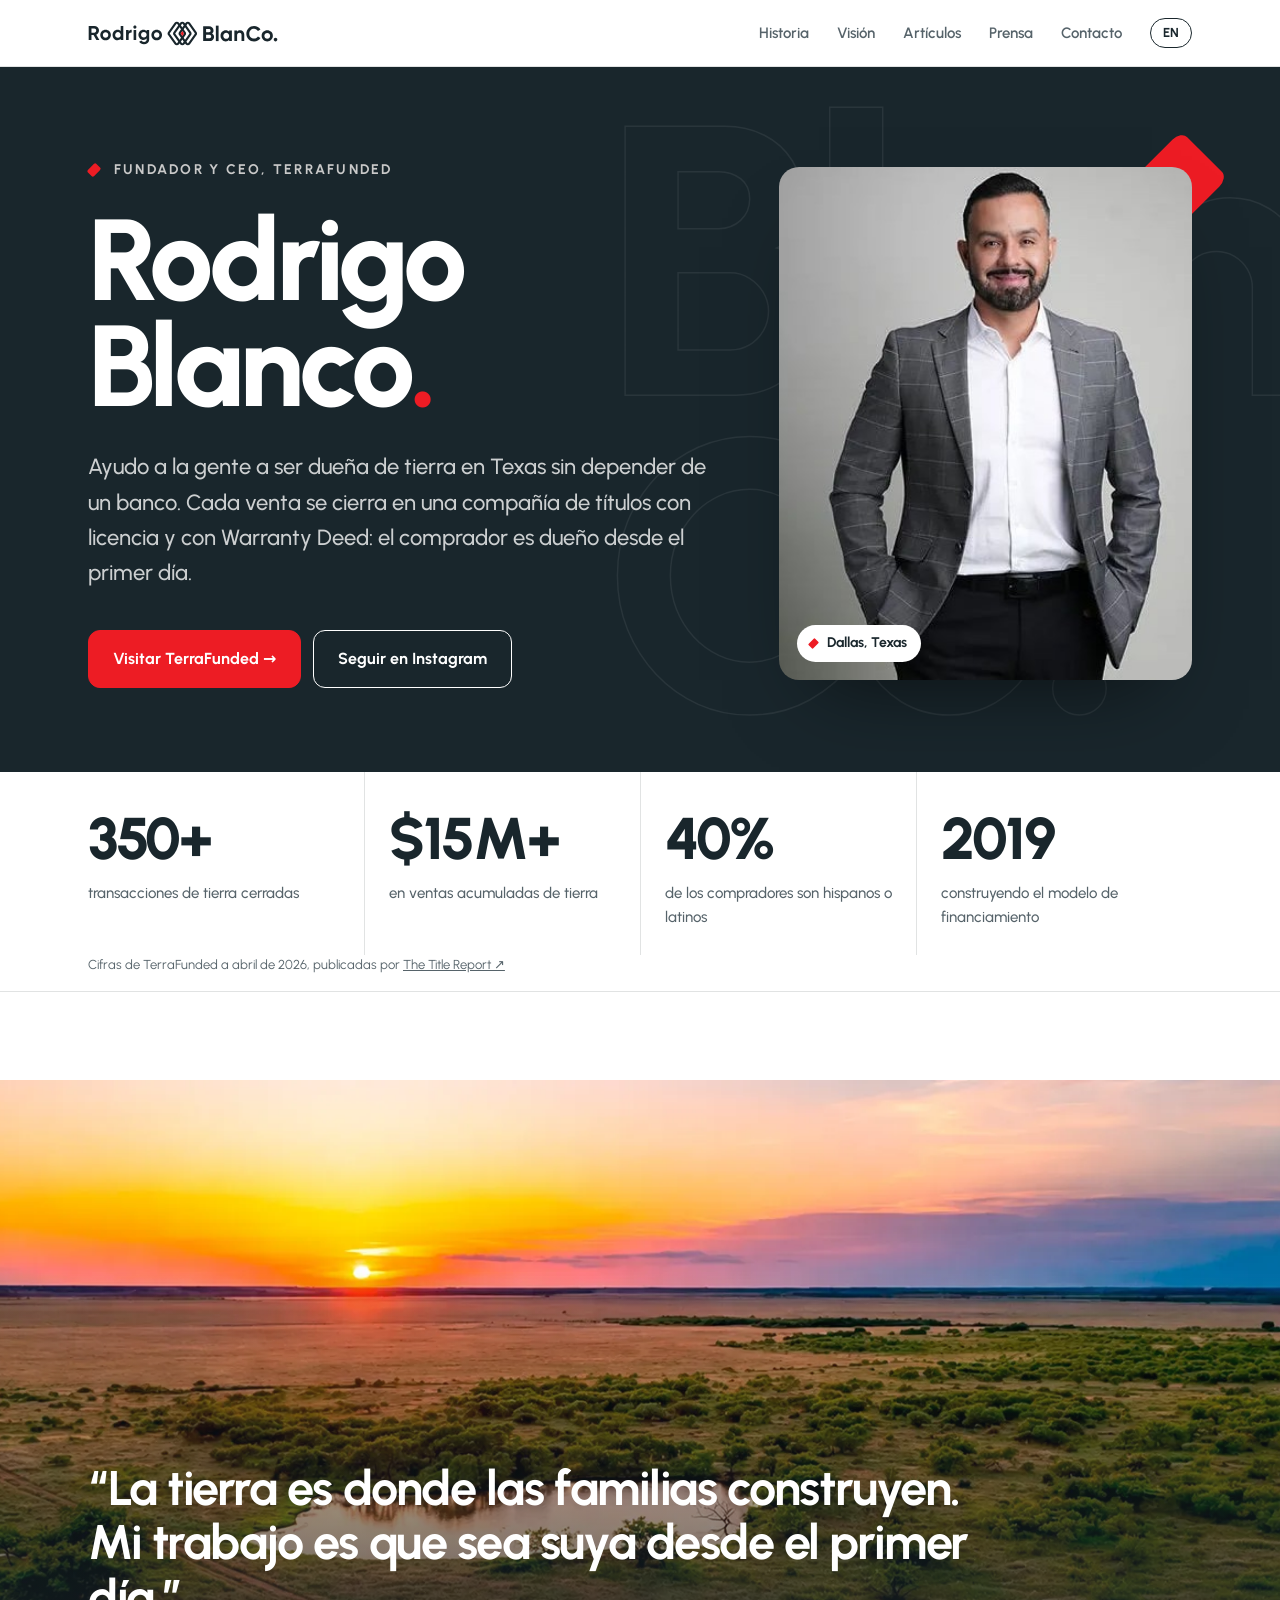
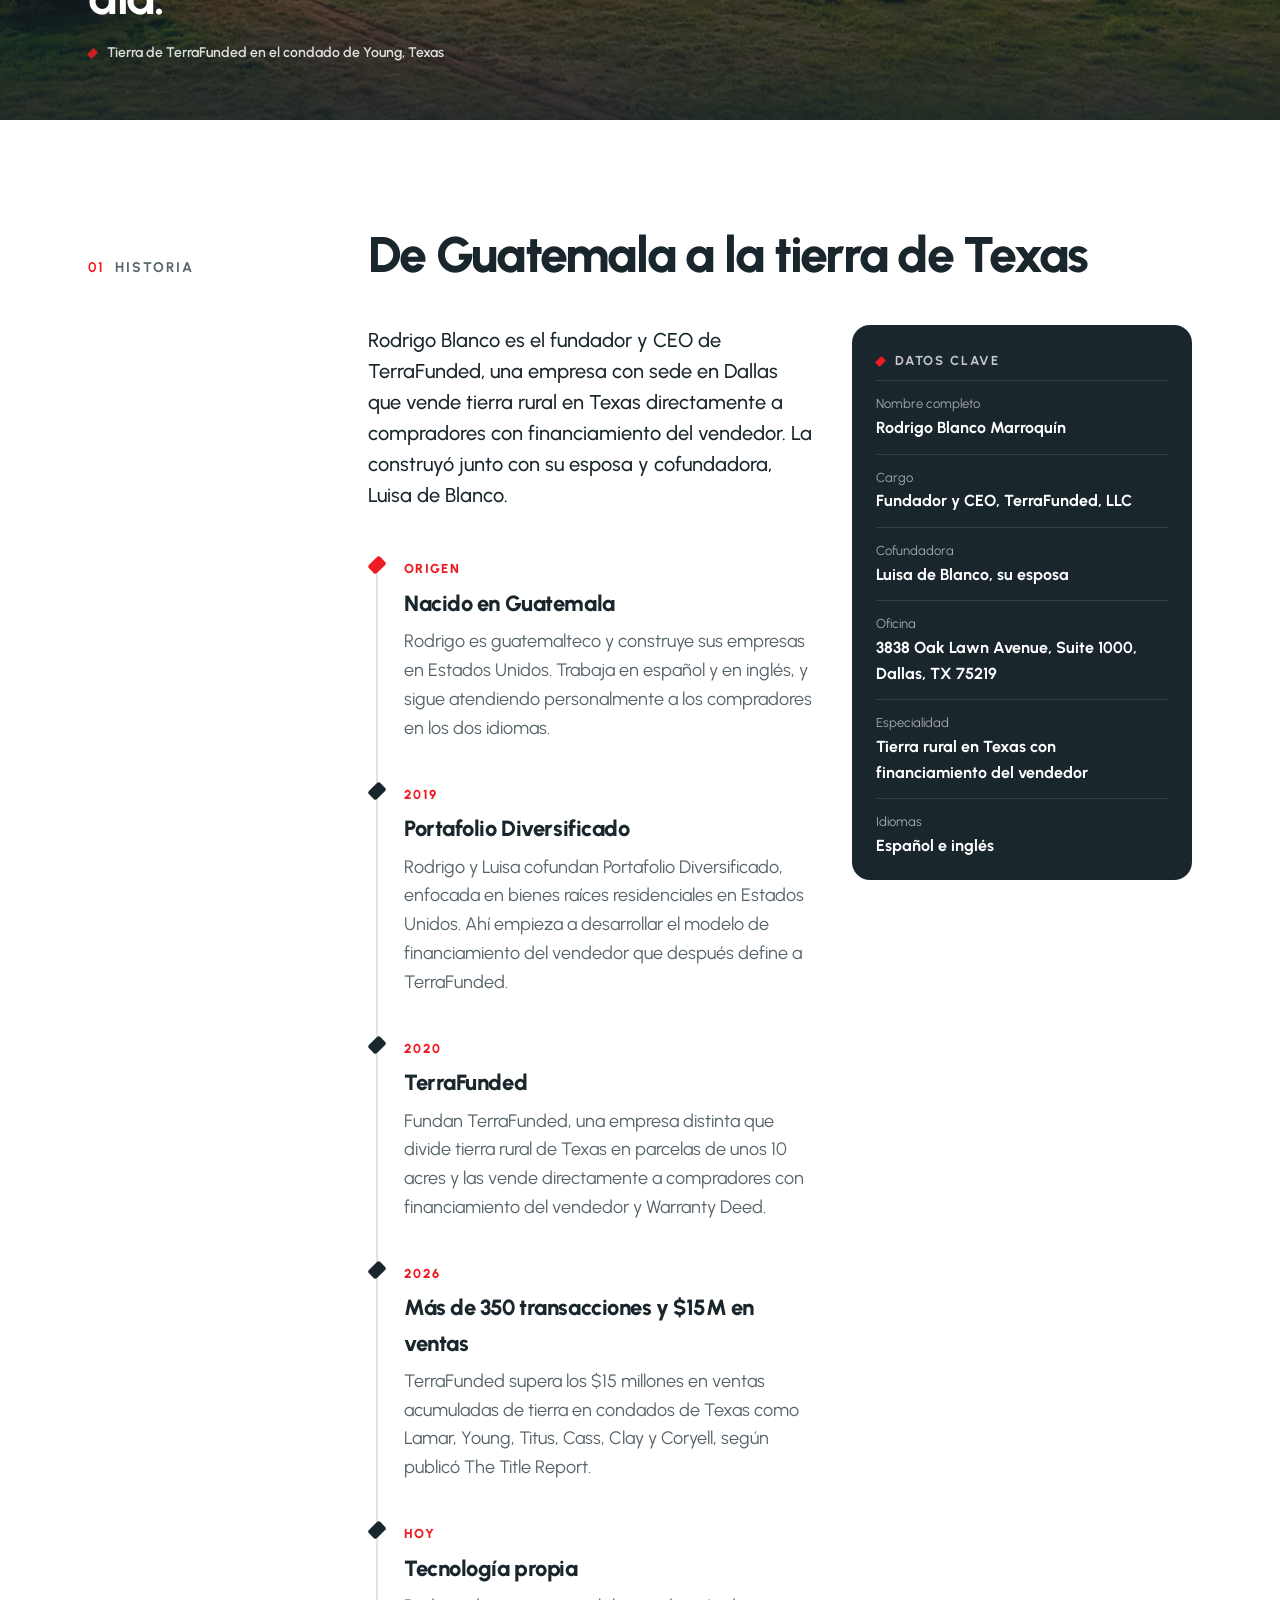
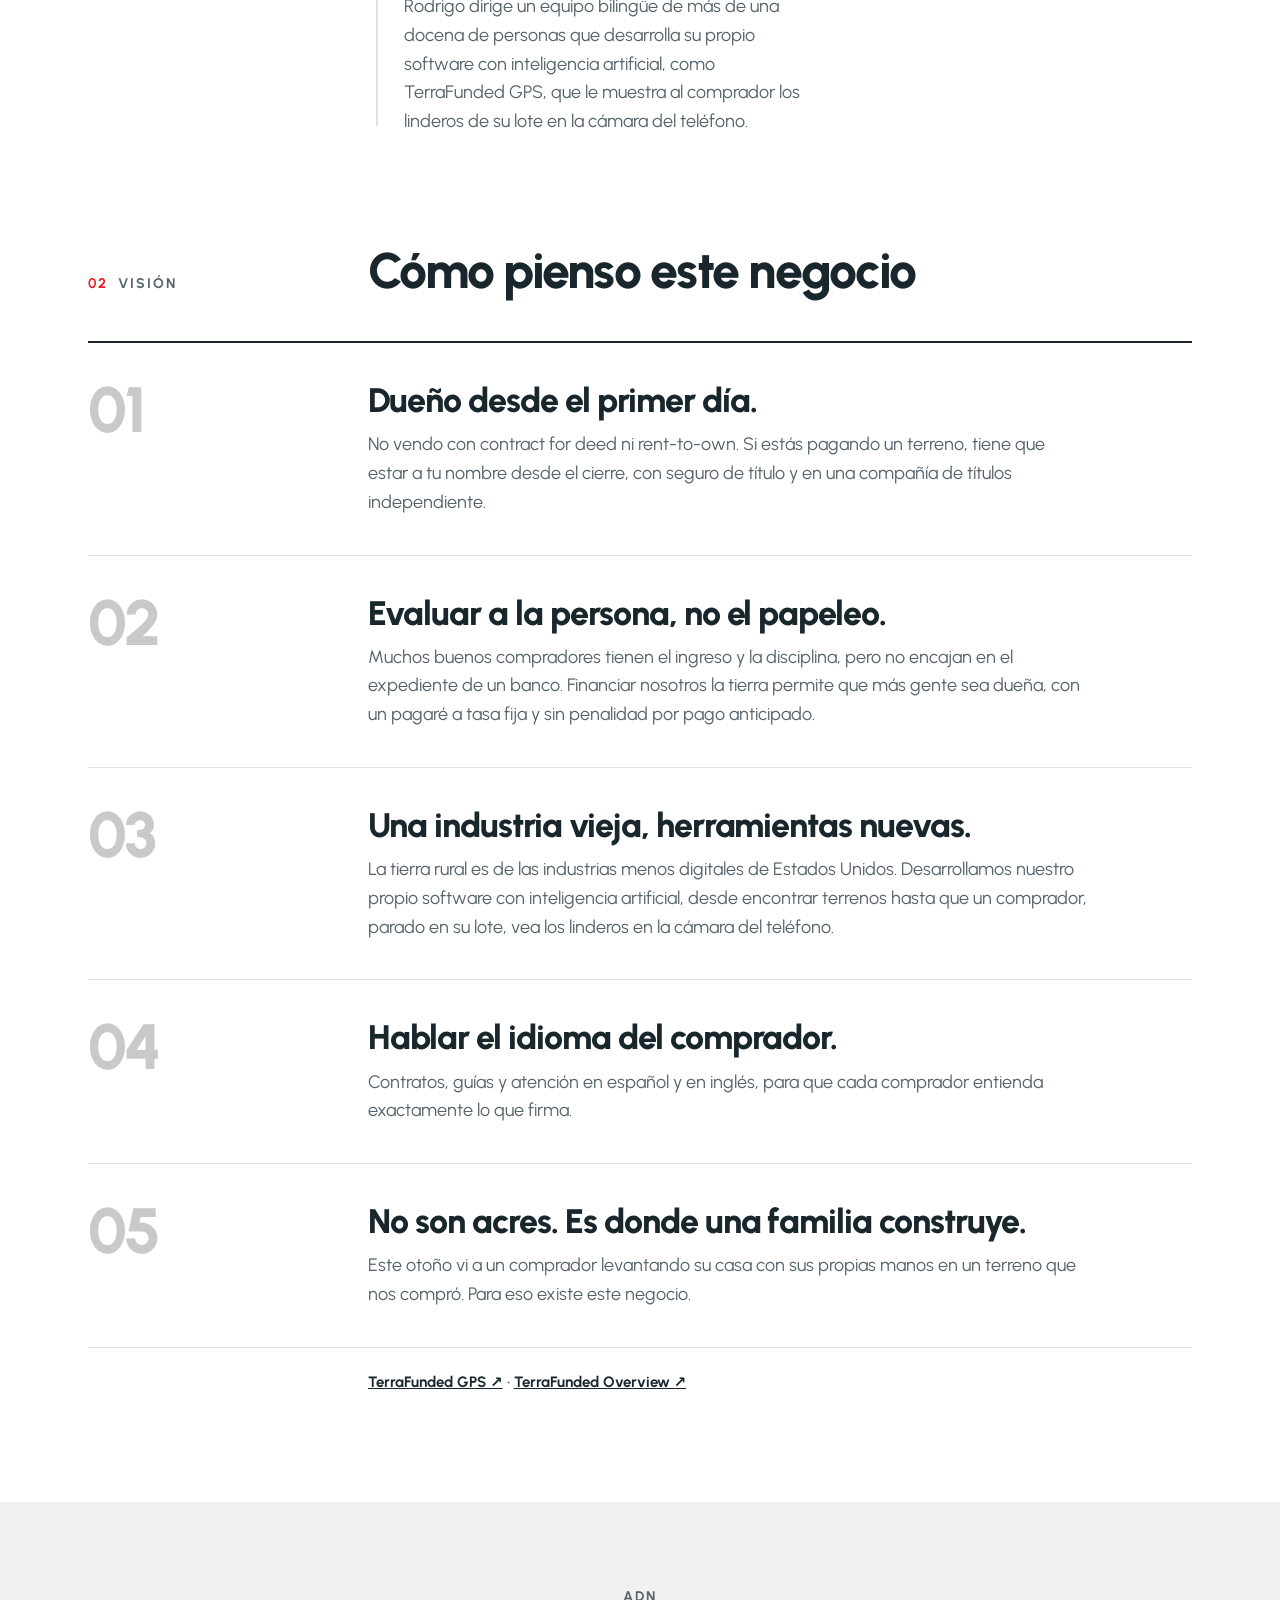
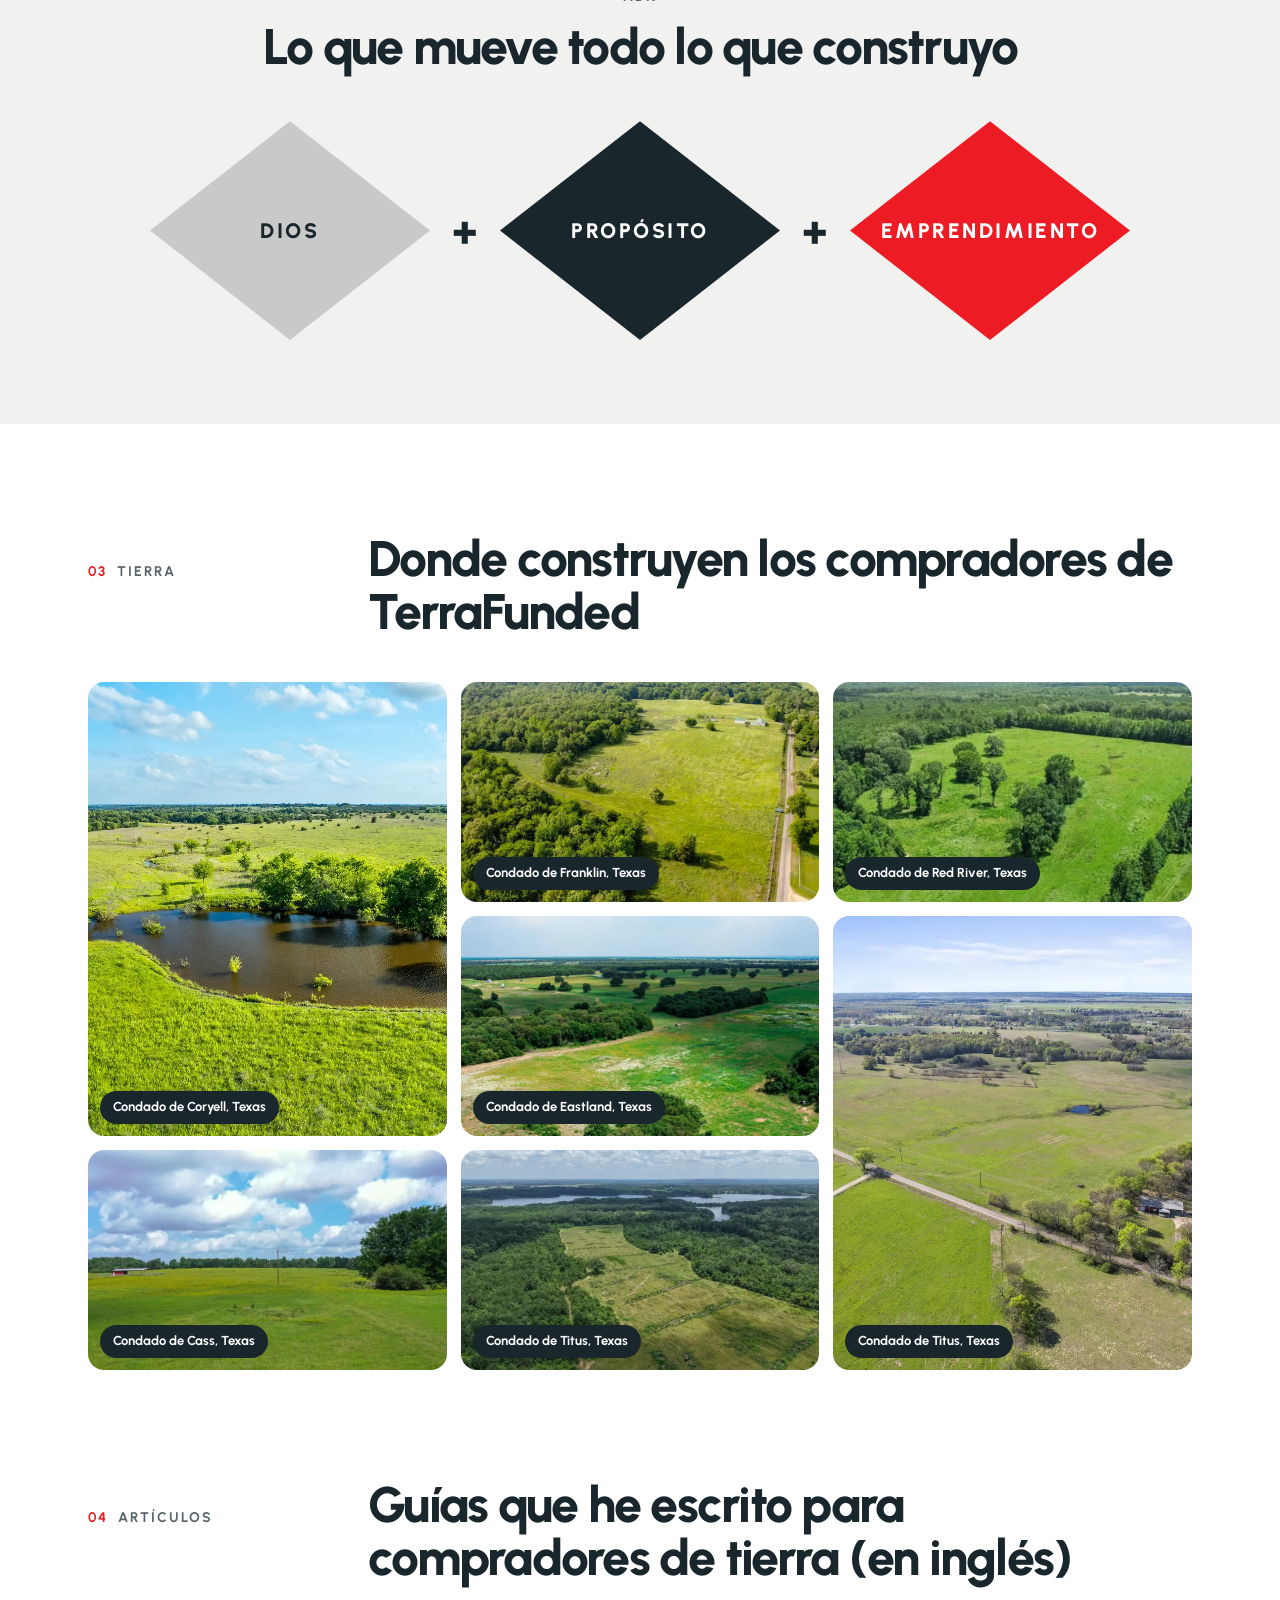
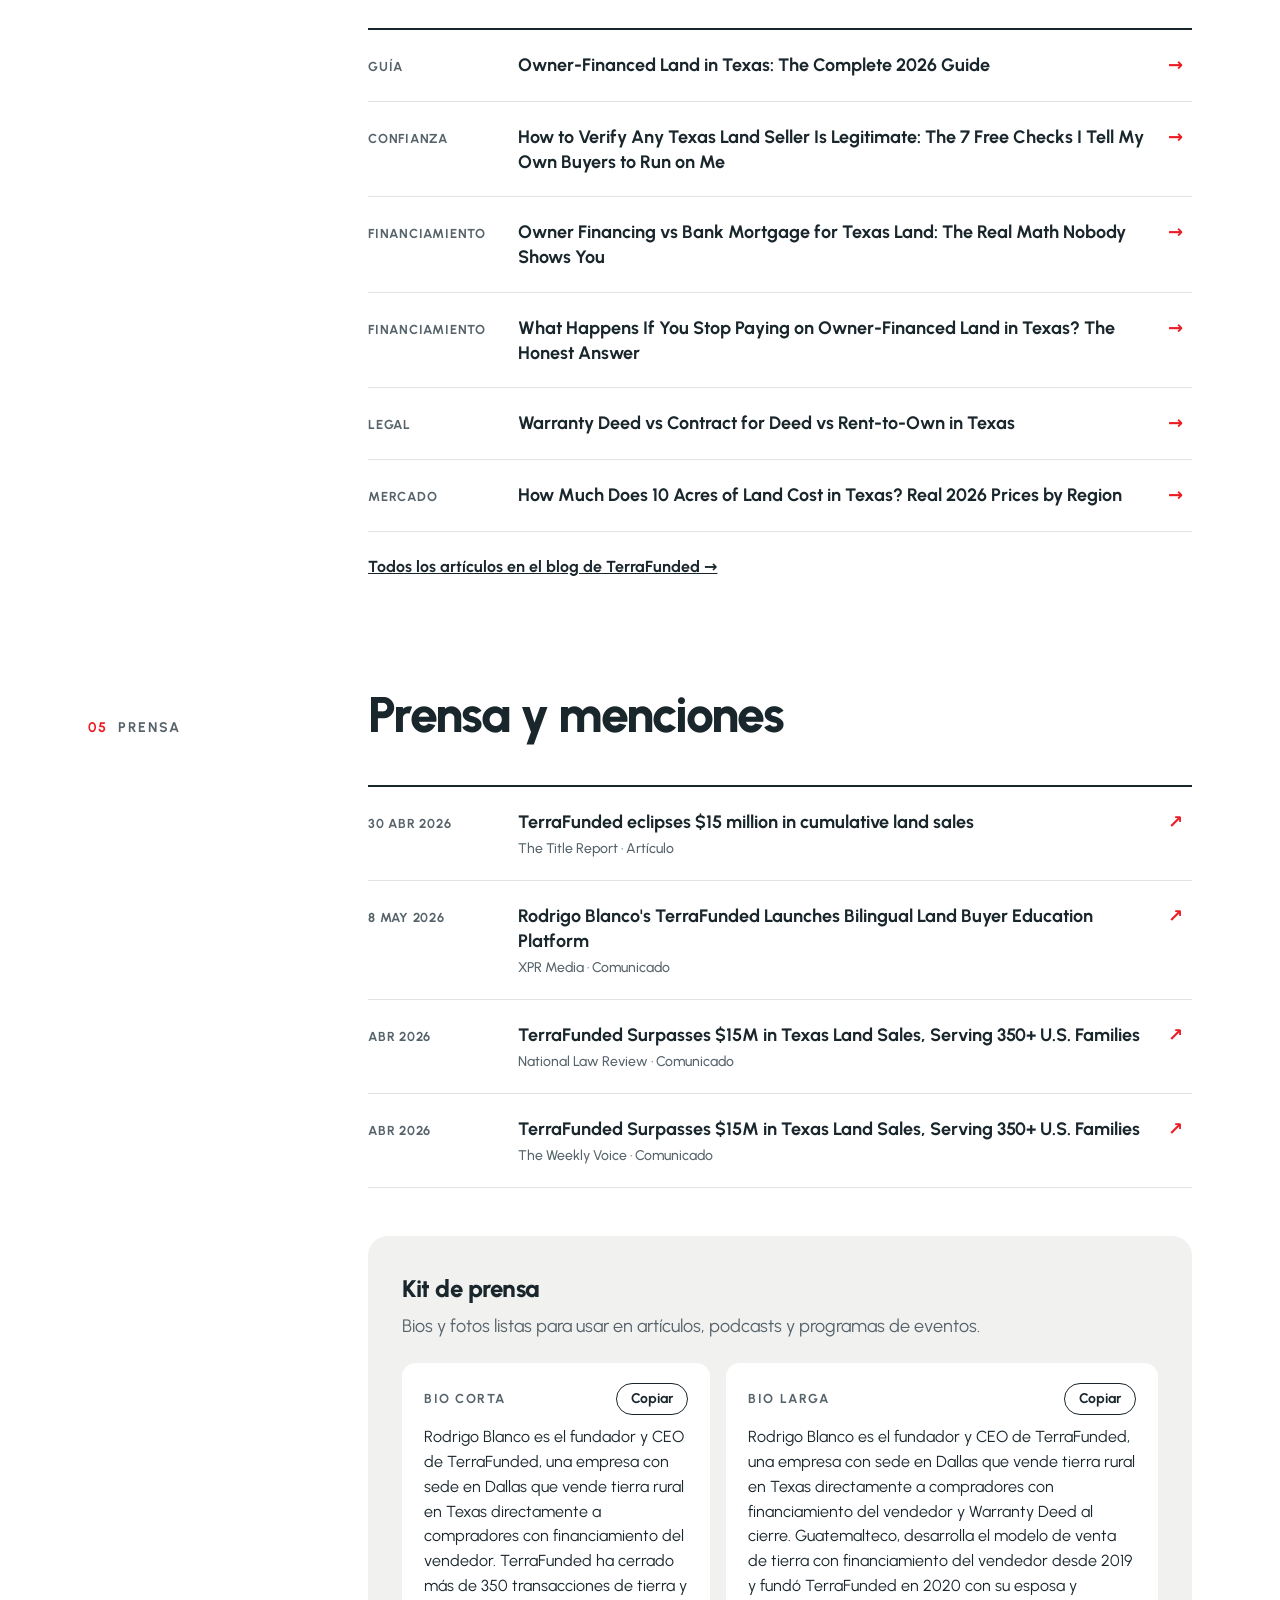
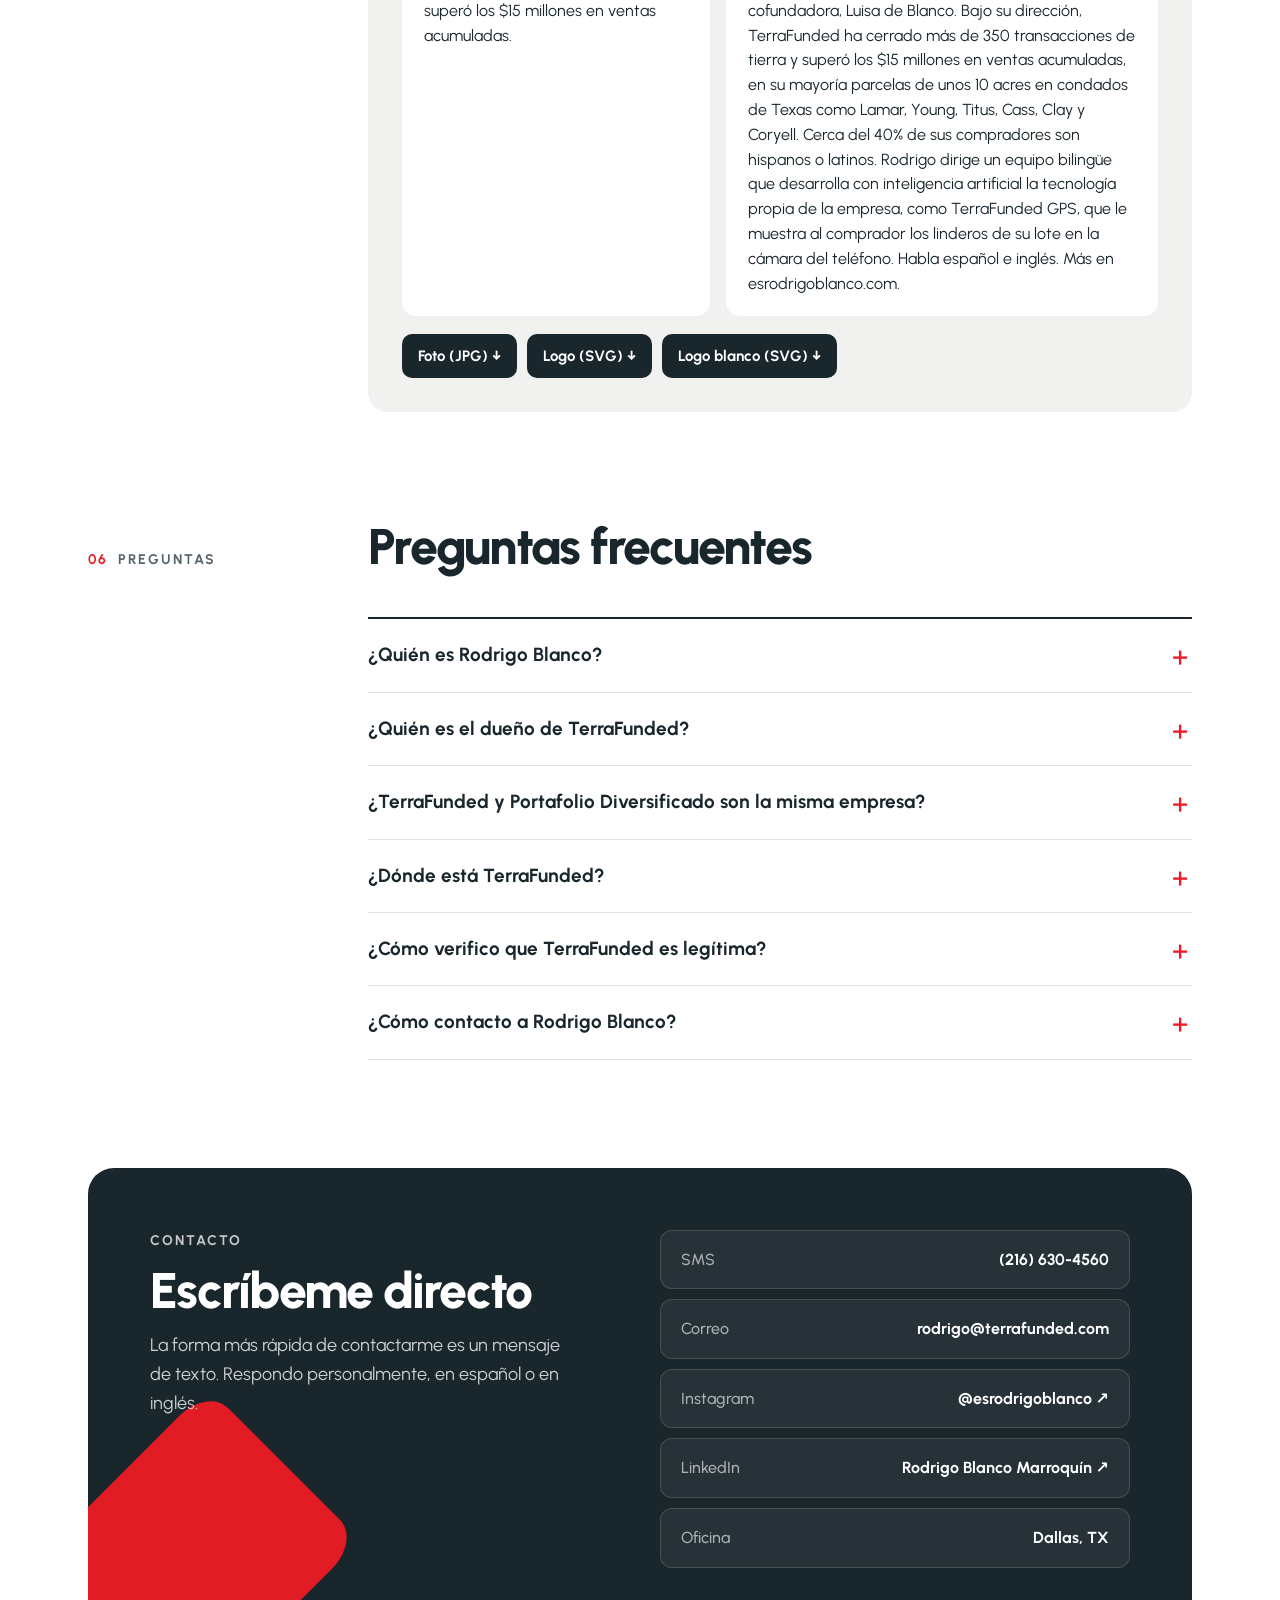
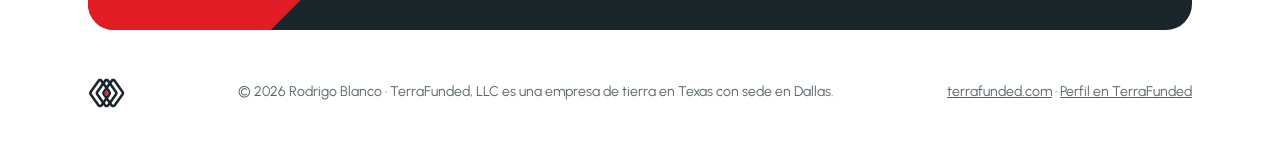
==== commit 2b42e4a7: "feat: press kit, richer schema, app icons and search engine verification Press kit with short/long b" ====
--- a/es/index.html
+++ b/es/index.html
@@ -25,9 +25,18 @@
 <meta property="og:image" content="https://esrodrigoblanco.com/og-rodrigo-blanco.jpg">
 <meta property="og:image:width" content="1200">
 <meta property="og:image:height" content="630">
+<meta property="og:image:alt" content="Rodrigo Blanco, Fundador y CEO, TerraFunded">
 <meta property="og:locale" content="es_US">
+<meta property="og:locale:alternate" content="en_US">
 <meta name="twitter:card" content="summary_large_image">
+<meta name="twitter:title" content="Rodrigo Blanco | Fundador y CEO de TerraFunded">
+<meta name="twitter:description" content="Rodrigo Blanco es el fundador y CEO de TerraFunded, empresa de Dallas que vende tierra rural en Texas directamente a compradores con financiamiento del vendedor. Más de 350 transacciones y más de $15M en ventas.">
+<meta name="twitter:image" content="https://esrodrigoblanco.com/og-rodrigo-blanco.jpg">
+<meta name="msvalidate.01" content="620472A22B0CA1581D997D4E8FBC1A9F">
+<meta name="google-site-verification" content="-E_RcX_S4mlRN3WIIyLujaK6M_BnNBOgAqA6BPch5Zo">
 <link rel="icon" href="/favicon.svg" type="image/svg+xml">
+<link rel="icon" href="/favicon-48.png" sizes="48x48" type="image/png">
+<link rel="apple-touch-icon" href="/apple-touch-icon.png">
 <link rel="preload" href="/fonts/urbanist-latin-800-normal.woff2" as="font" type="font/woff2" crossorigin>
 <style>/* Rodrigo BlanCo. personal brand (Wonder Studio manual):
    slate #19262C, red #ED1C24, light gray #C9C9C9, white.
@@ -174,6 +183,21 @@
 .rows .arr{color:var(--red);font-weight:800;transition:transform .15s}
 .more{display:inline-block;margin:22px 0 0 280px;font-weight:700;font-size:16px}
 
+/* press kit */
+.kit{margin:48px 0 0 280px;background:var(--tint);border-radius:20px;padding:34px}
+.kit-head h3{font-size:24px;font-weight:800;letter-spacing:-.02em}
+.kit-head p{color:var(--soft);margin-top:4px}
+.bios{display:grid;grid-template-columns:1fr 1.4fr;gap:16px;margin-top:22px}
+.bio{background:#fff;border-radius:14px;padding:20px 22px}
+.bio-top{display:flex;justify-content:space-between;align-items:center;margin-bottom:10px}
+.bio-top b{font-size:13px;letter-spacing:.12em;text-transform:uppercase;color:var(--soft)}
+.bio button{font:inherit;font-size:14px;font-weight:700;border:1.5px solid var(--ink);background:#fff;color:var(--ink);border-radius:999px;padding:4px 14px;cursor:pointer}
+.bio button:hover{background:var(--ink);color:#fff}
+.bio p{font-size:16px;line-height:1.55}
+.dl{display:flex;flex-wrap:wrap;gap:10px;margin-top:18px}
+.dl a{font-size:15px;font-weight:700;text-decoration:none;background:var(--ink);color:#fff;border-radius:10px;padding:10px 16px}
+.dl a:hover{background:var(--red)}
+
 /* faq */
 .faq{margin-left:280px}
 details{border-bottom:1px solid var(--line)}
@@ -204,7 +228,8 @@
  .story{grid-template-columns:1fr}
  .story>div,.story .facts{grid-column:auto}
  dl.facts{position:static}
- .rows,.faq{margin-left:0}
+ .rows,.faq,.kit{margin-left:0}
+ .bios{grid-template-columns:1fr}
  .more,.techl{margin-left:0}
  .vision li{grid-template-columns:90px 1fr;gap:20px}
  .vn{font-size:44px}
@@ -323,10 +348,70 @@
     "en",
     "es"
    ],
+   "nationality": {
+    "@type": "Country",
+    "name": "Guatemala"
+   },
+   "subjectOf": [
+    {
+     "@type": "NewsArticle",
+     "headline": "TerraFunded eclipses $15 million in cumulative land sales",
+     "url": "https://www.thetitlereport.com/TTR/Articles/97176.aspx",
+     "publisher": {
+      "@type": "Organization",
+      "name": "The Title Report"
+     }
+    },
+    {
+     "@type": "Article",
+     "headline": "Rodrigo Blanco's TerraFunded Launches Bilingual Land Buyer Education Platform",
+     "url": "https://xpr.media/?p=788051",
+     "publisher": {
+      "@type": "Organization",
+      "name": "XPR Media"
+     }
+    },
+    {
+     "@type": "Article",
+     "headline": "TerraFunded Surpasses $15M in Texas Land Sales, Serving 350+ U.S. Families",
+     "url": "https://natlawreview.com/press-releases/terrafunded-surpasses-15m-texas-land-sales-serving-350-us-families",
+     "publisher": {
+      "@type": "Organization",
+      "name": "National Law Review"
+     }
+    },
+    {
+     "@type": "Article",
+     "headline": "TerraFunded Surpasses $15M in Texas Land Sales, Serving 350+ U.S. Families",
+     "url": "https://weeklyvoice.com/terrafunded-surpasses-15m-in-texas-land-sales-serving-350-u-s-families/",
+     "publisher": {
+      "@type": "Organization",
+      "name": "The Weekly Voice"
+     }
+    }
+   ],
    "sameAs": [
     "https://terrafunded.com/authors/rodrigo-blanco",
     "https://www.linkedin.com/in/rodrigoblancomarroquin/",
     "https://www.instagram.com/esrodrigoblanco/"
+   ]
+  },
+  {
+   "@type": "Organization",
+   "@id": "https://terrafunded.com/#organization",
+   "name": "TerraFunded",
+   "legalName": "TerraFunded, LLC",
+   "url": "https://terrafunded.com",
+   "foundingDate": "2020",
+   "founder": [
+    {
+     "@id": "https://esrodrigoblanco.com/#person"
+    },
+    {
+     "@type": "Person",
+     "@id": "https://terrafunded.com/about-us/luisa-de-blanco#person",
+     "name": "Luisa de Blanco"
+    }
    ]
   },
   {
@@ -444,6 +529,14 @@
 <section class="block" id="press"><div class="wrap">
  <div class="head"><p class="k"><em>05</em>Prensa</p><h2>Prensa y menciones</h2></div>
  <ul class="rows"><li><a href="https://www.thetitlereport.com/TTR/Articles/97176.aspx" rel="noopener"><span class=tag>30 abr 2026</span><span class=t>TerraFunded eclipses $15 million in cumulative land sales<small>The Title Report · Artículo</small></span><span class=arr>↗</span></a></li><li><a href="https://xpr.media/?p=788051" rel="noopener"><span class=tag>8 may 2026</span><span class=t>Rodrigo Blanco&#x27;s TerraFunded Launches Bilingual Land Buyer Education Platform<small>XPR Media · Comunicado</small></span><span class=arr>↗</span></a></li><li><a href="https://natlawreview.com/press-releases/terrafunded-surpasses-15m-texas-land-sales-serving-350-us-families" rel="noopener"><span class=tag>abr 2026</span><span class=t>TerraFunded Surpasses $15M in Texas Land Sales, Serving 350+ U.S. Families<small>National Law Review · Comunicado</small></span><span class=arr>↗</span></a></li><li><a href="https://weeklyvoice.com/terrafunded-surpasses-15m-in-texas-land-sales-serving-350-u-s-families/" rel="noopener"><span class=tag>abr 2026</span><span class=t>TerraFunded Surpasses $15M in Texas Land Sales, Serving 350+ U.S. Families<small>The Weekly Voice · Comunicado</small></span><span class=arr>↗</span></a></li></ul>
+ <div class="kit" id="press-kit">
+  <div class="kit-head"><h3>Kit de prensa</h3><p>Bios y fotos listas para usar en artículos, podcasts y programas de eventos.</p></div>
+  <div class="bios">
+   <div class="bio"><div class="bio-top"><b>Bio corta</b><button type="button" data-copy="bs" data-done="Copiado">Copiar</button></div><p id="bs">Rodrigo Blanco es el fundador y CEO de TerraFunded, una empresa con sede en Dallas que vende tierra rural en Texas directamente a compradores con financiamiento del vendedor. TerraFunded ha cerrado más de 350 transacciones de tierra y superó los $15 millones en ventas acumuladas.</p></div>
+   <div class="bio"><div class="bio-top"><b>Bio larga</b><button type="button" data-copy="bl" data-done="Copiado">Copiar</button></div><p id="bl">Rodrigo Blanco es el fundador y CEO de TerraFunded, una empresa con sede en Dallas que vende tierra rural en Texas directamente a compradores con financiamiento del vendedor y Warranty Deed al cierre. Guatemalteco, desarrolla el modelo de venta de tierra con financiamiento del vendedor desde 2019 y fundó TerraFunded en 2020 con su esposa y cofundadora, Luisa de Blanco. Bajo su dirección, TerraFunded ha cerrado más de 350 transacciones de tierra y superó los $15 millones en ventas acumuladas, en su mayoría parcelas de unos 10 acres en condados de Texas como Lamar, Young, Titus, Cass, Clay y Coryell. Cerca del 40% de sus compradores son hispanos o latinos. Rodrigo dirige un equipo bilingüe que desarrolla con inteligencia artificial la tecnología propia de la empresa, como TerraFunded GPS, que le muestra al comprador los linderos de su lote en la cámara del teléfono. Habla español e inglés. Más en esrodrigoblanco.com.</p></div>
+  </div>
+  <div class="dl"><a href="/rodrigo-blanco.jpg" download>Foto (JPG) ↓</a><a href="/brand/logo-dark.svg" download>Logo (SVG) ↓</a><a href="/brand/logo-white.svg" download>Logo blanco (SVG) ↓</a></div>
+ </div>
 </div></section>
 
 <section class="block" id="faq"><div class="wrap">
@@ -468,6 +561,11 @@
  <span><a href="https://terrafunded.com/es" rel="noopener">terrafunded.com</a> · <a href="https://terrafunded.com/authors/rodrigo-blanco" rel="me noopener">Perfil en TerraFunded</a></span>
 </div></footer>
 <script>
+document.querySelectorAll('[data-copy]').forEach(function(b){b.addEventListener('click',function(){
+ var t=document.getElementById(b.dataset.copy).textContent,l=b.textContent;
+ var done=function(){b.textContent=b.dataset.done;setTimeout(function(){b.textContent=l},1600)};
+ try{navigator.clipboard.writeText(t).then(done,function(){})}catch(e){}
+})});
 (function(){
  var els=document.querySelectorAll('.rv');
  if(!('IntersectionObserver' in window)){els.forEach(function(x){x.classList.add('in')});return}
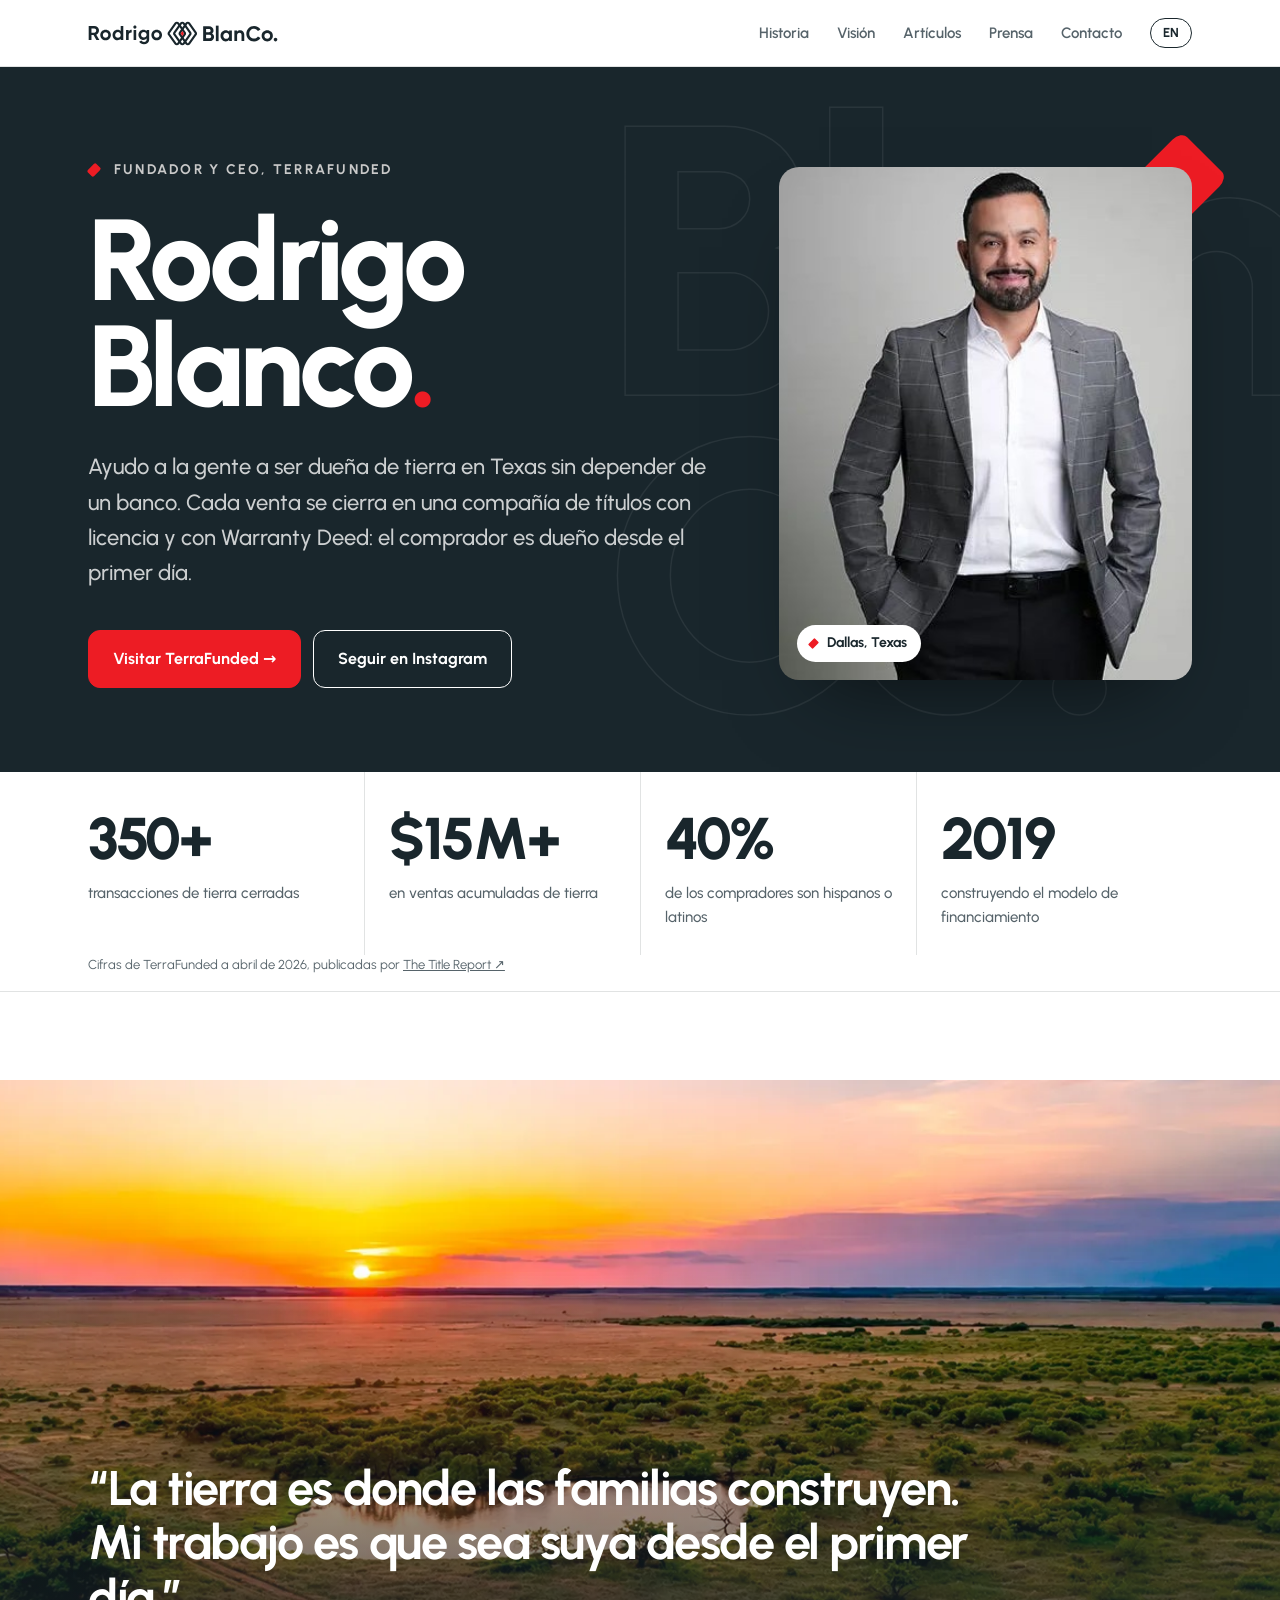
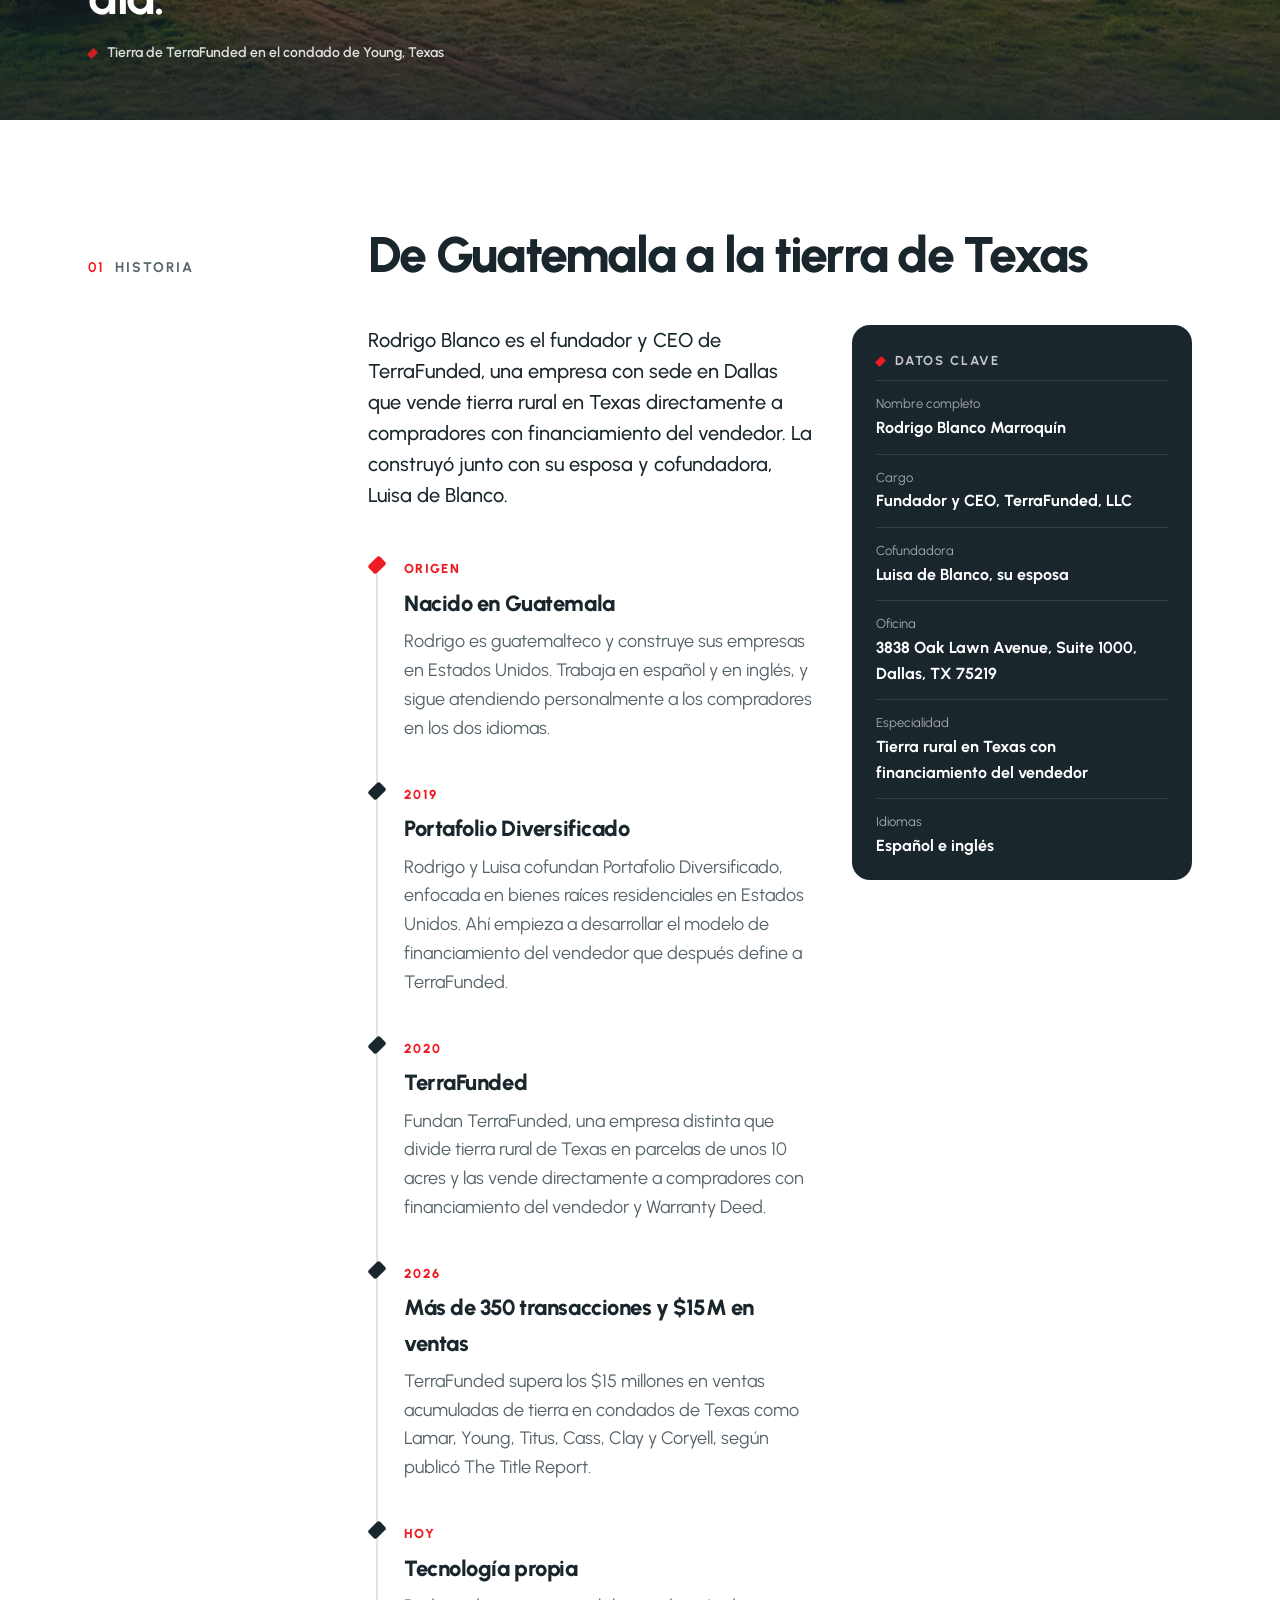
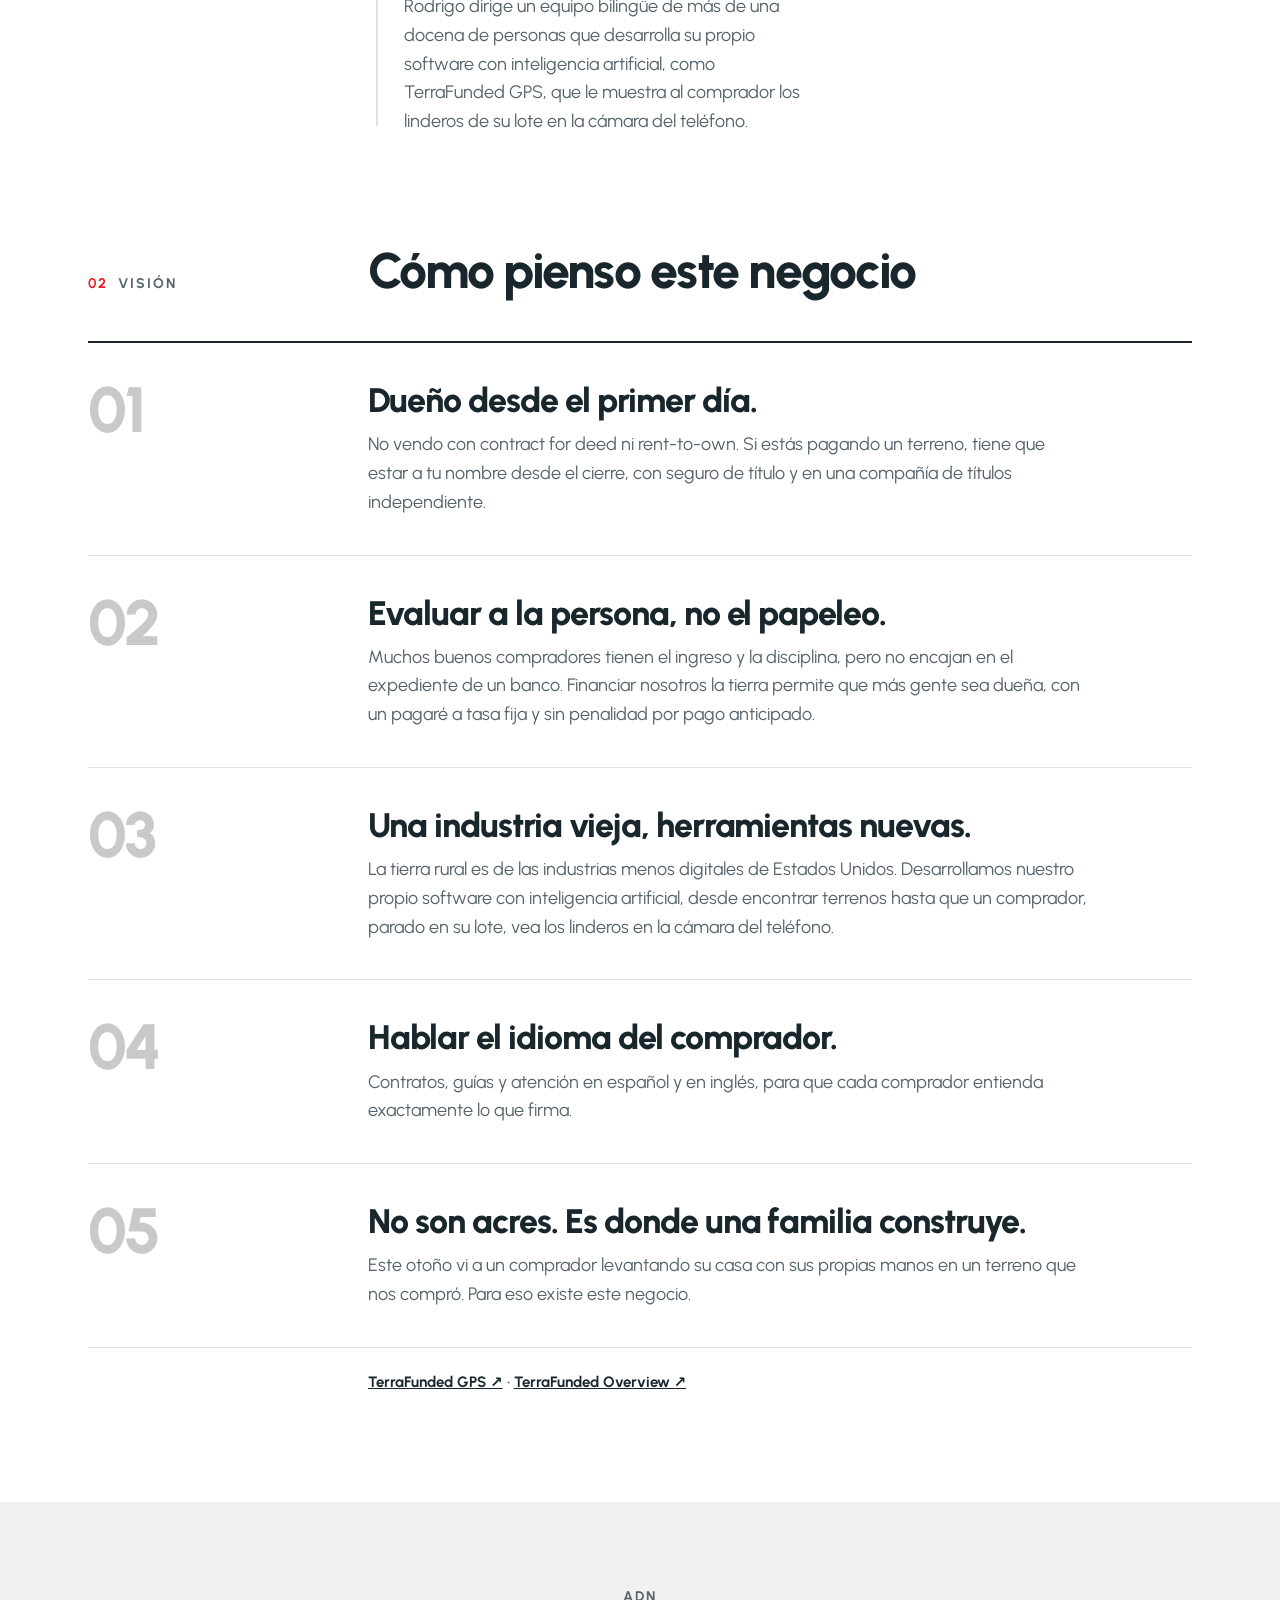
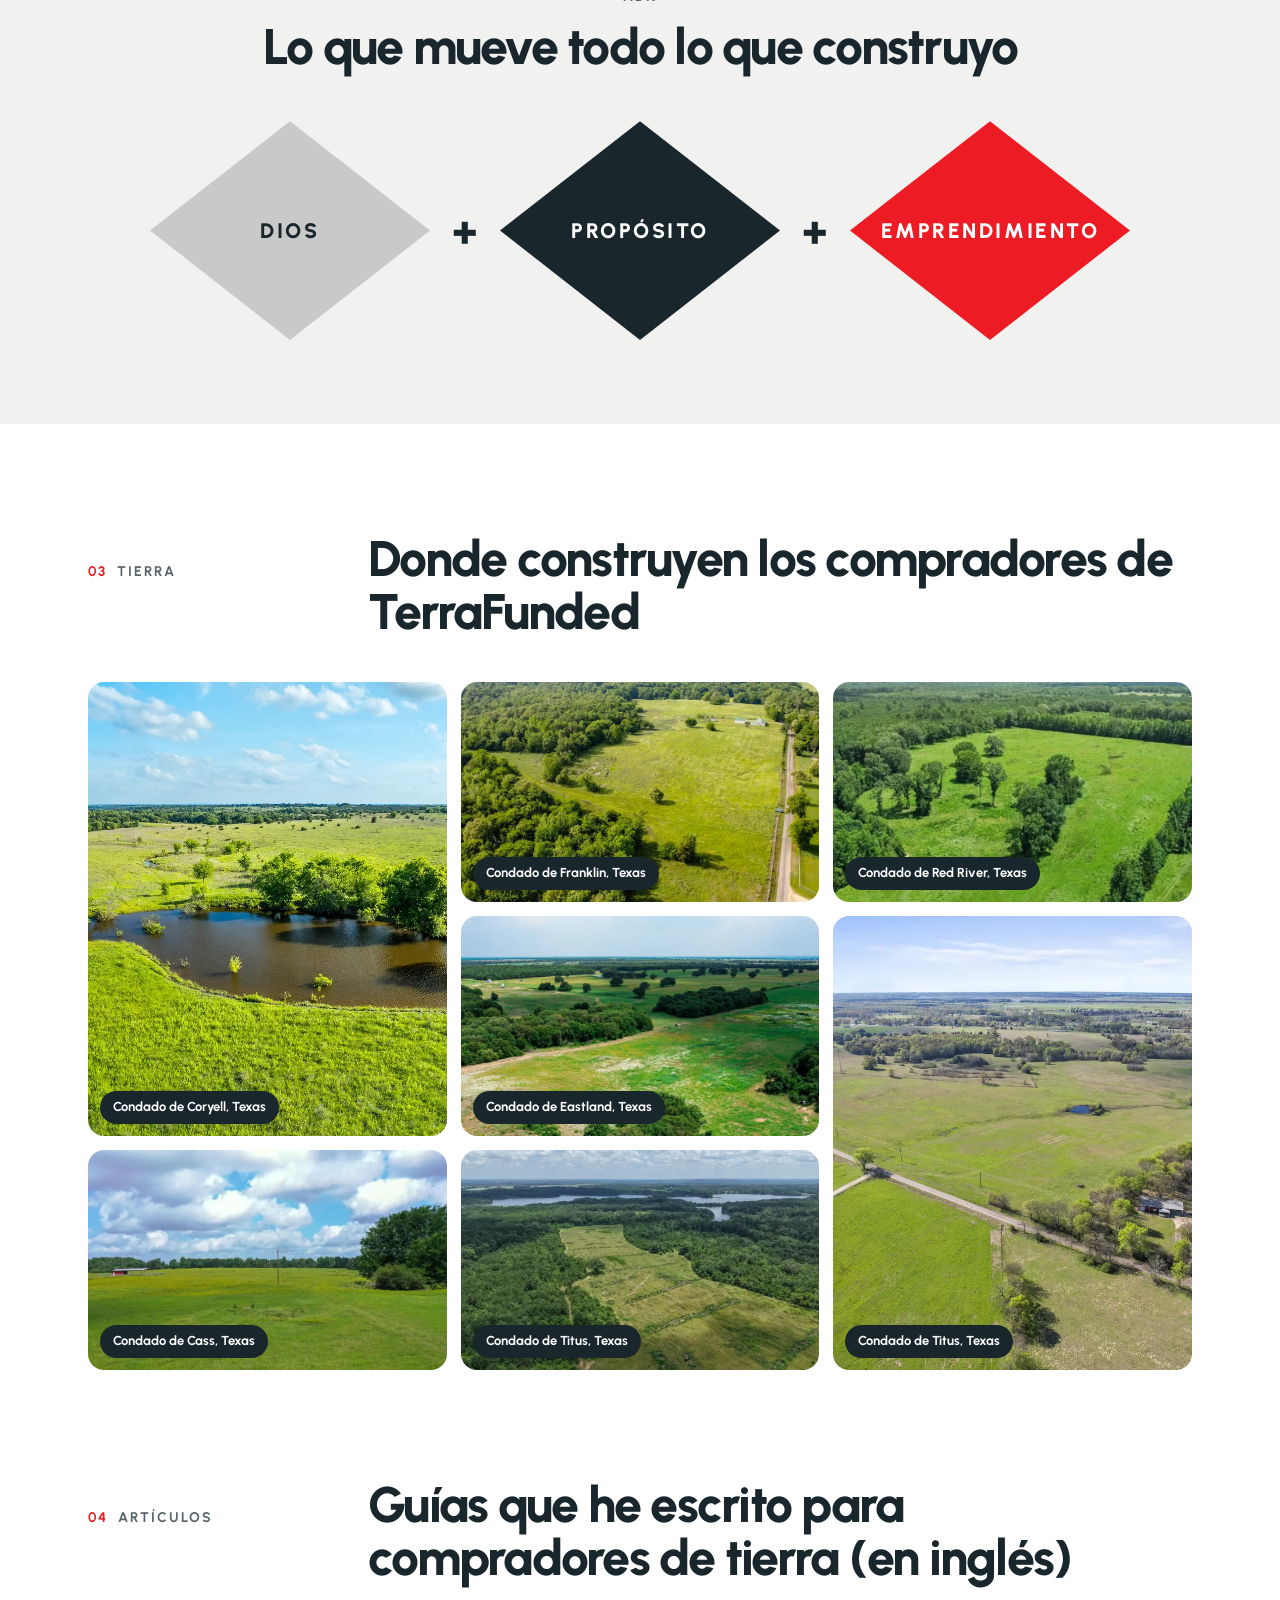
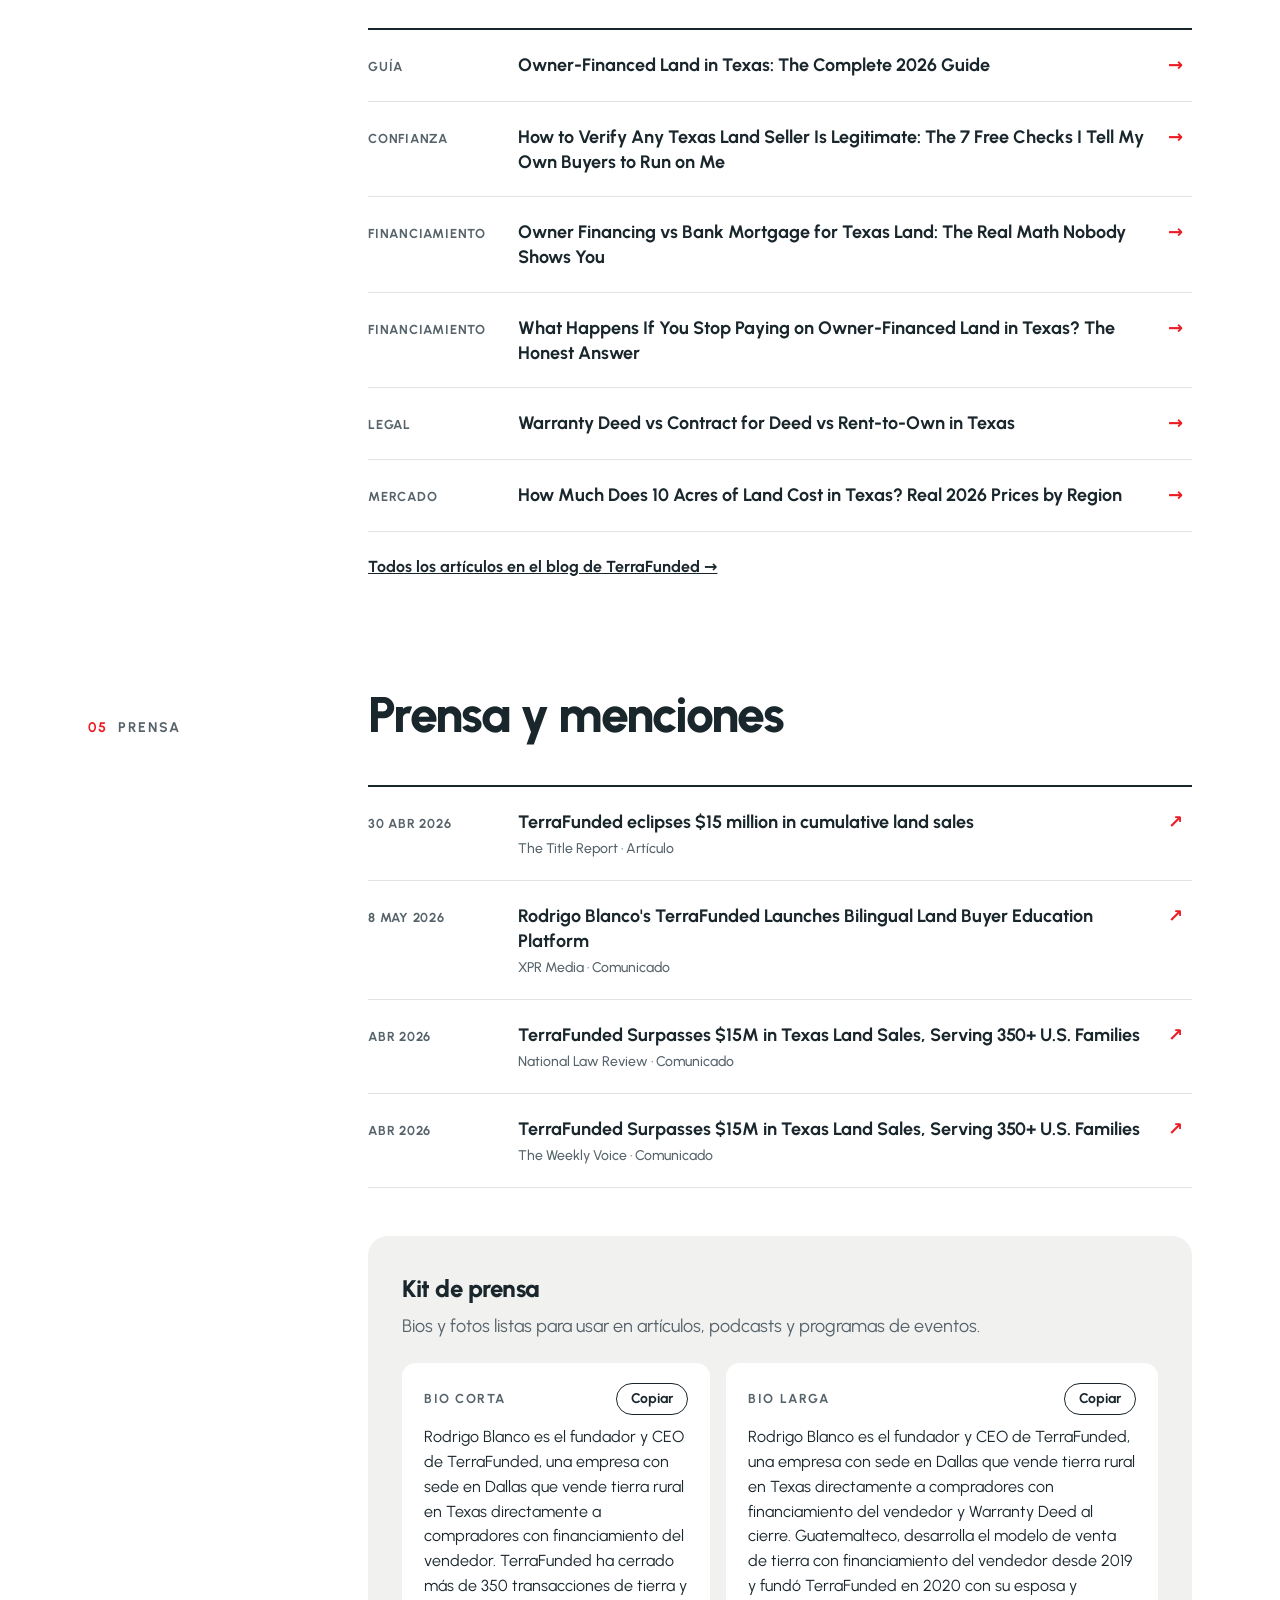
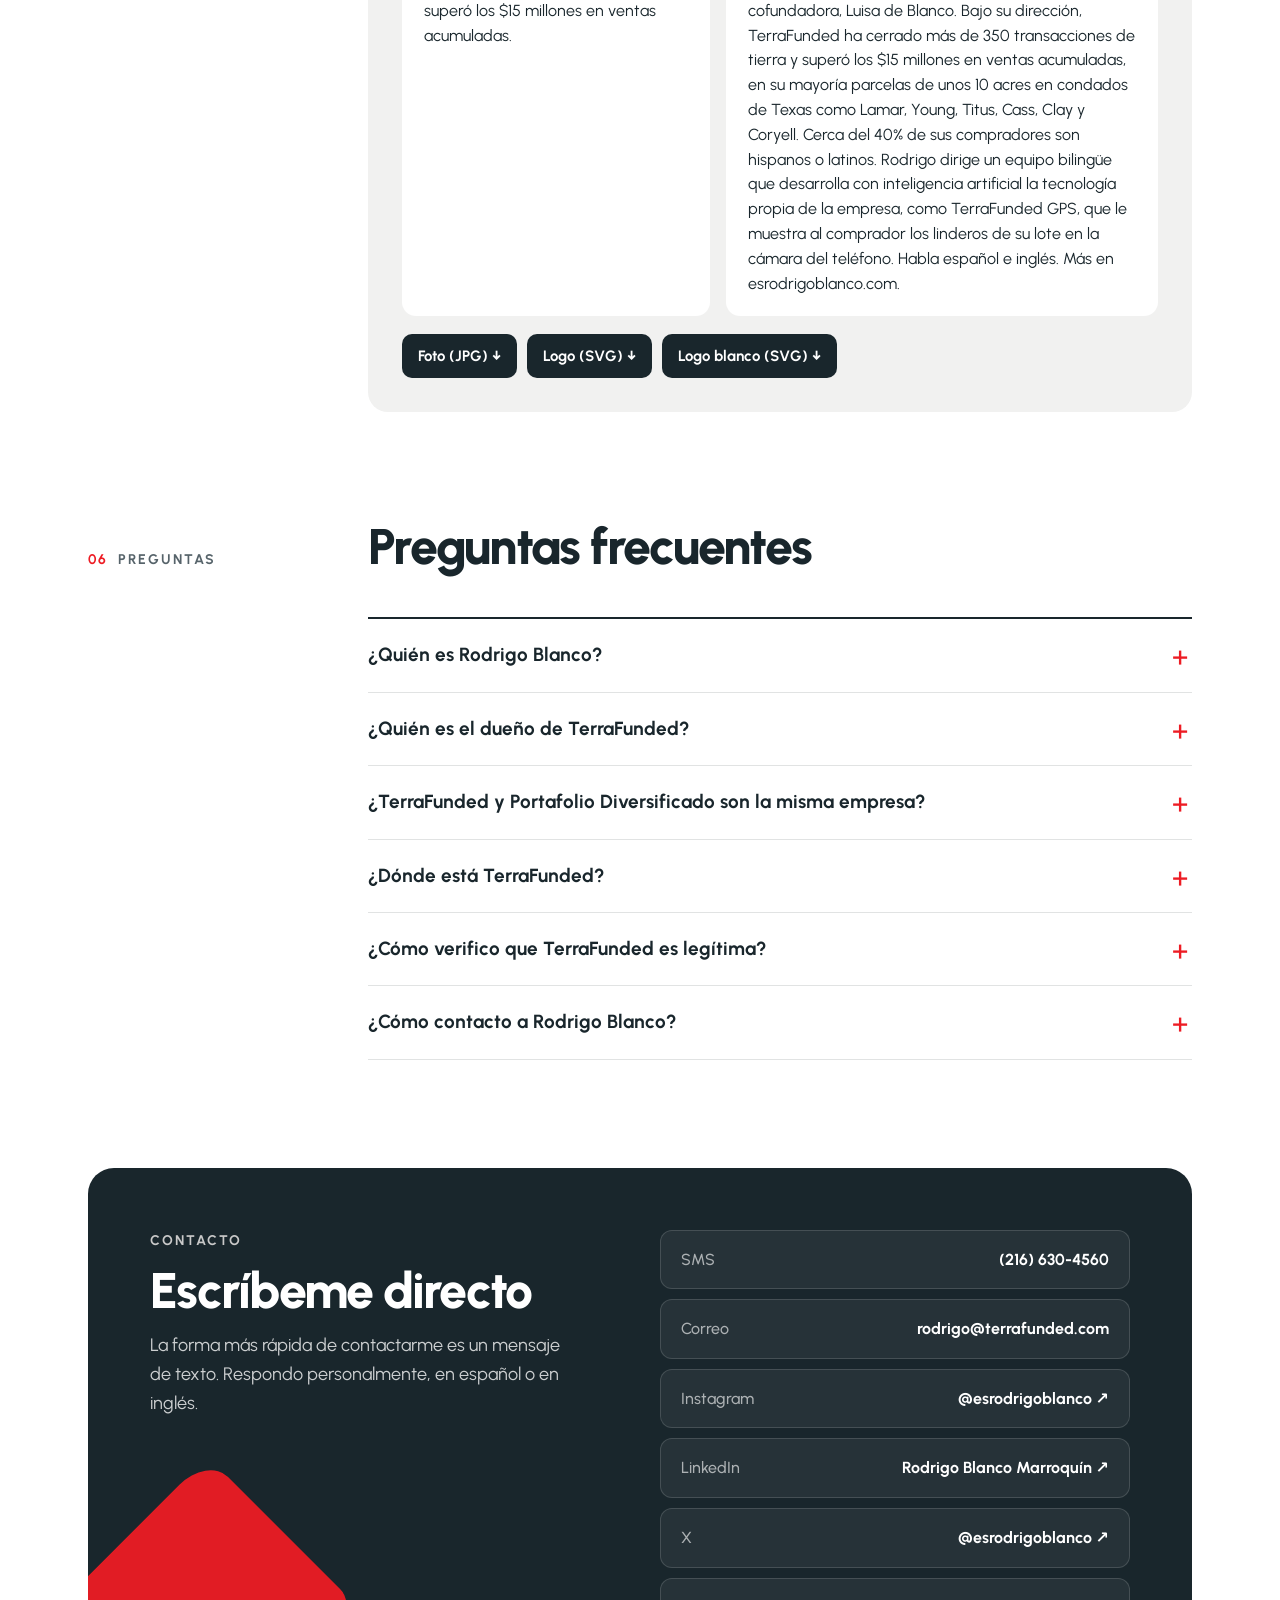
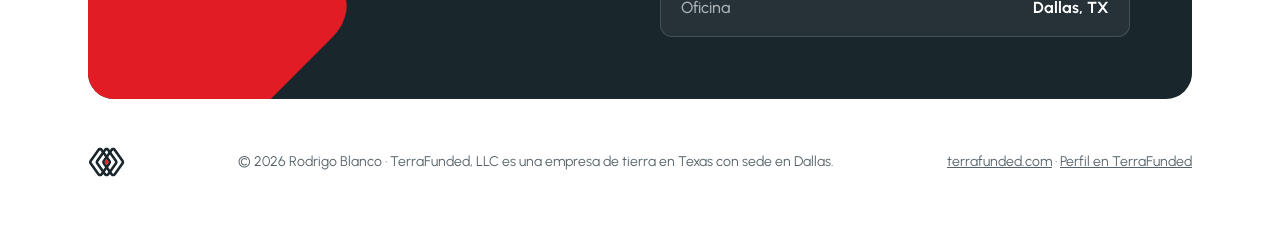
==== commit 31054678: "feat: add X profile to sameAs, rel=me, contact links and llms.txt Co-Authored-By: Claude Fable 5.2 <" ====
--- a/es/index.html
+++ b/es/index.html
@@ -11,6 +11,7 @@
 <link rel="alternate" hreflang="x-default" href="https://esrodrigoblanco.com/">
 <link rel="me" href="https://www.linkedin.com/in/rodrigoblancomarroquin/">
 <link rel="me" href="https://www.instagram.com/esrodrigoblanco/">
+<link rel="me" href="https://x.com/esrodrigoblanco">
 <link rel="me" href="https://terrafunded.com/authors/rodrigo-blanco">
 <meta name="author" content="Rodrigo Blanco">
 <meta name="robots" content="index, follow, max-image-preview:large">
@@ -29,6 +30,8 @@
 <meta property="og:locale" content="es_US">
 <meta property="og:locale:alternate" content="en_US">
 <meta name="twitter:card" content="summary_large_image">
+<meta name="twitter:site" content="@esrodrigoblanco">
+<meta name="twitter:creator" content="@esrodrigoblanco">
 <meta name="twitter:title" content="Rodrigo Blanco | Fundador y CEO de TerraFunded">
 <meta name="twitter:description" content="Rodrigo Blanco es el fundador y CEO de TerraFunded, empresa de Dallas que vende tierra rural en Texas directamente a compradores con financiamiento del vendedor. Más de 350 transacciones y más de $15M en ventas.">
 <meta name="twitter:image" content="https://esrodrigoblanco.com/og-rodrigo-blanco.jpg">
@@ -393,7 +396,8 @@
    "sameAs": [
     "https://terrafunded.com/authors/rodrigo-blanco",
     "https://www.linkedin.com/in/rodrigoblancomarroquin/",
-    "https://www.instagram.com/esrodrigoblanco/"
+    "https://www.instagram.com/esrodrigoblanco/",
+    "https://x.com/esrodrigoblanco"
    ]
   },
   {
@@ -551,6 +555,7 @@
   <a href="mailto:rodrigo@terrafunded.com"><span>Correo</span>rodrigo@terrafunded.com</a>
   <a href="https://www.instagram.com/esrodrigoblanco/" rel="me noopener"><span>Instagram</span>@esrodrigoblanco ↗</a>
   <a href="https://www.linkedin.com/in/rodrigoblancomarroquin/" rel="me noopener"><span>LinkedIn</span>Rodrigo Blanco Marroquín ↗</a>
+  <a href="https://x.com/esrodrigoblanco" rel="me noopener"><span>X</span>@esrodrigoblanco ↗</a>
   <div><span>Oficina</span>Dallas, TX</div>
  </div>
 </div></div>
